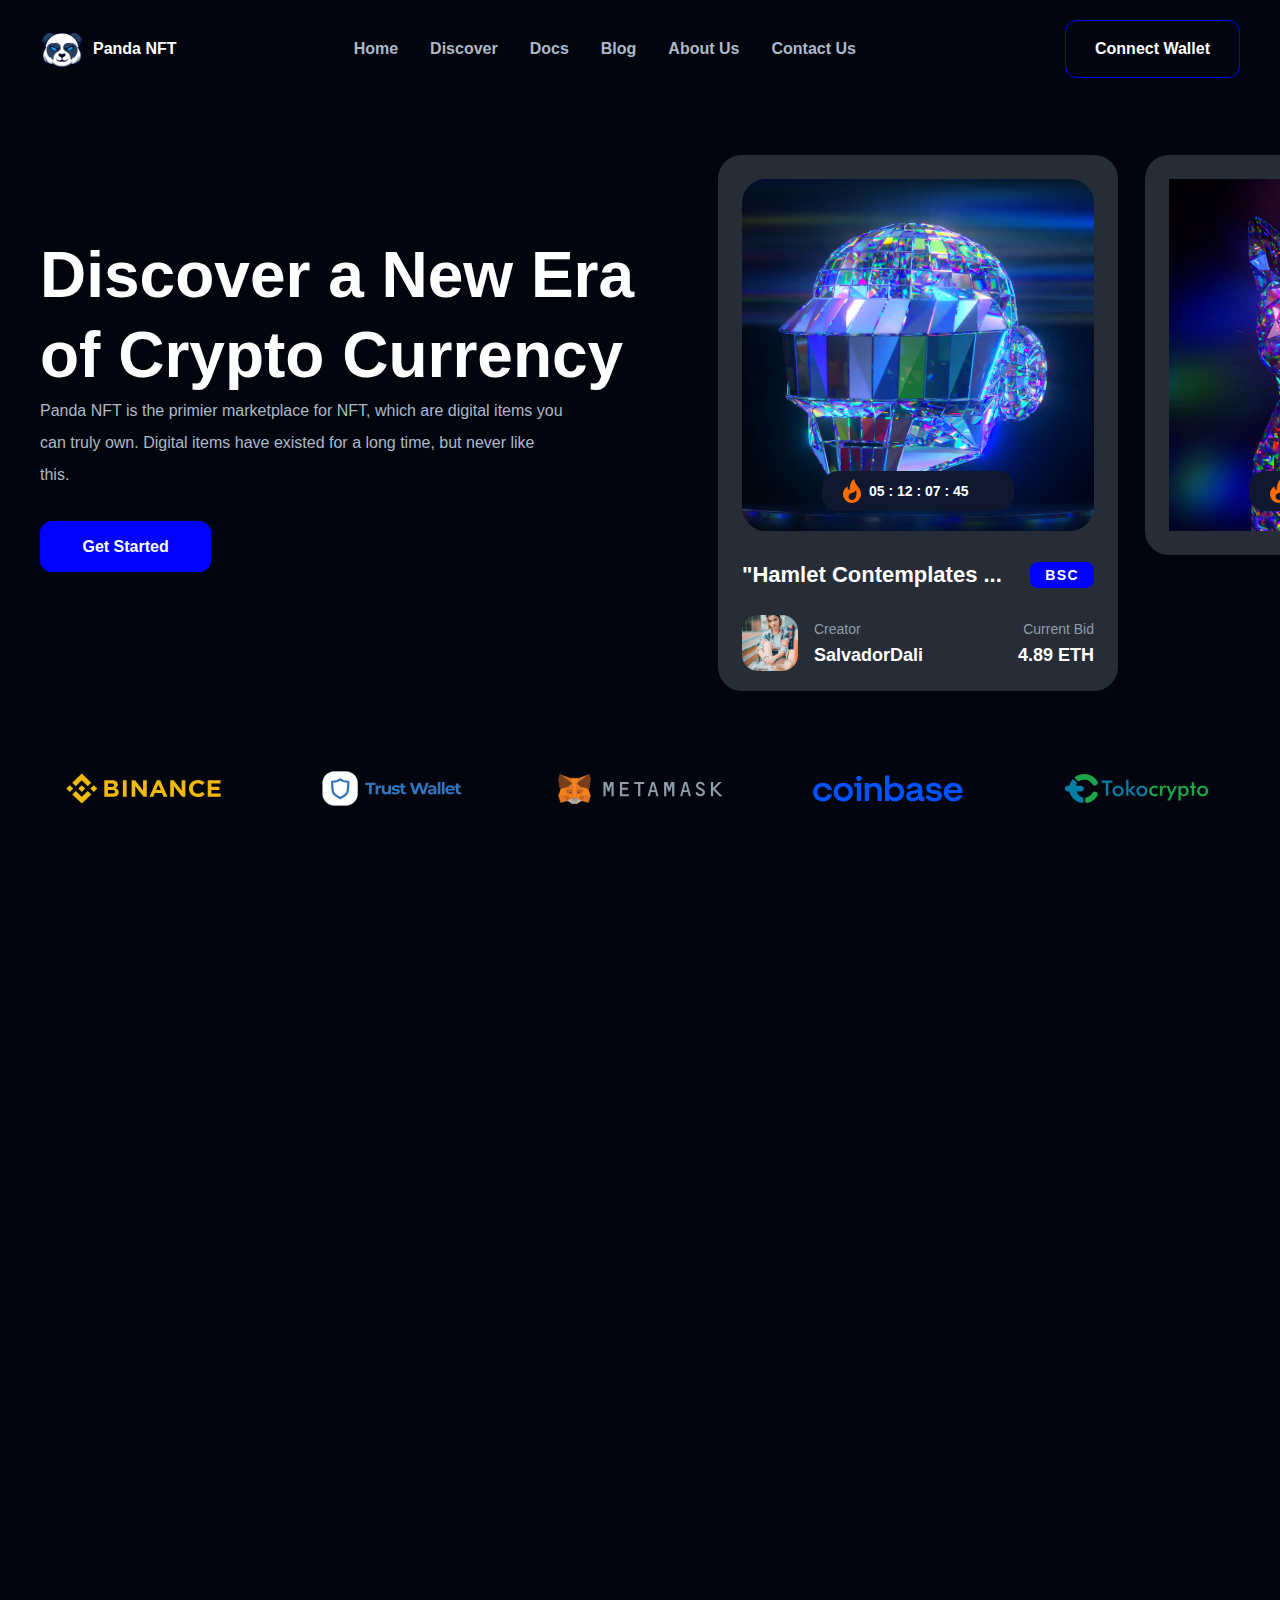
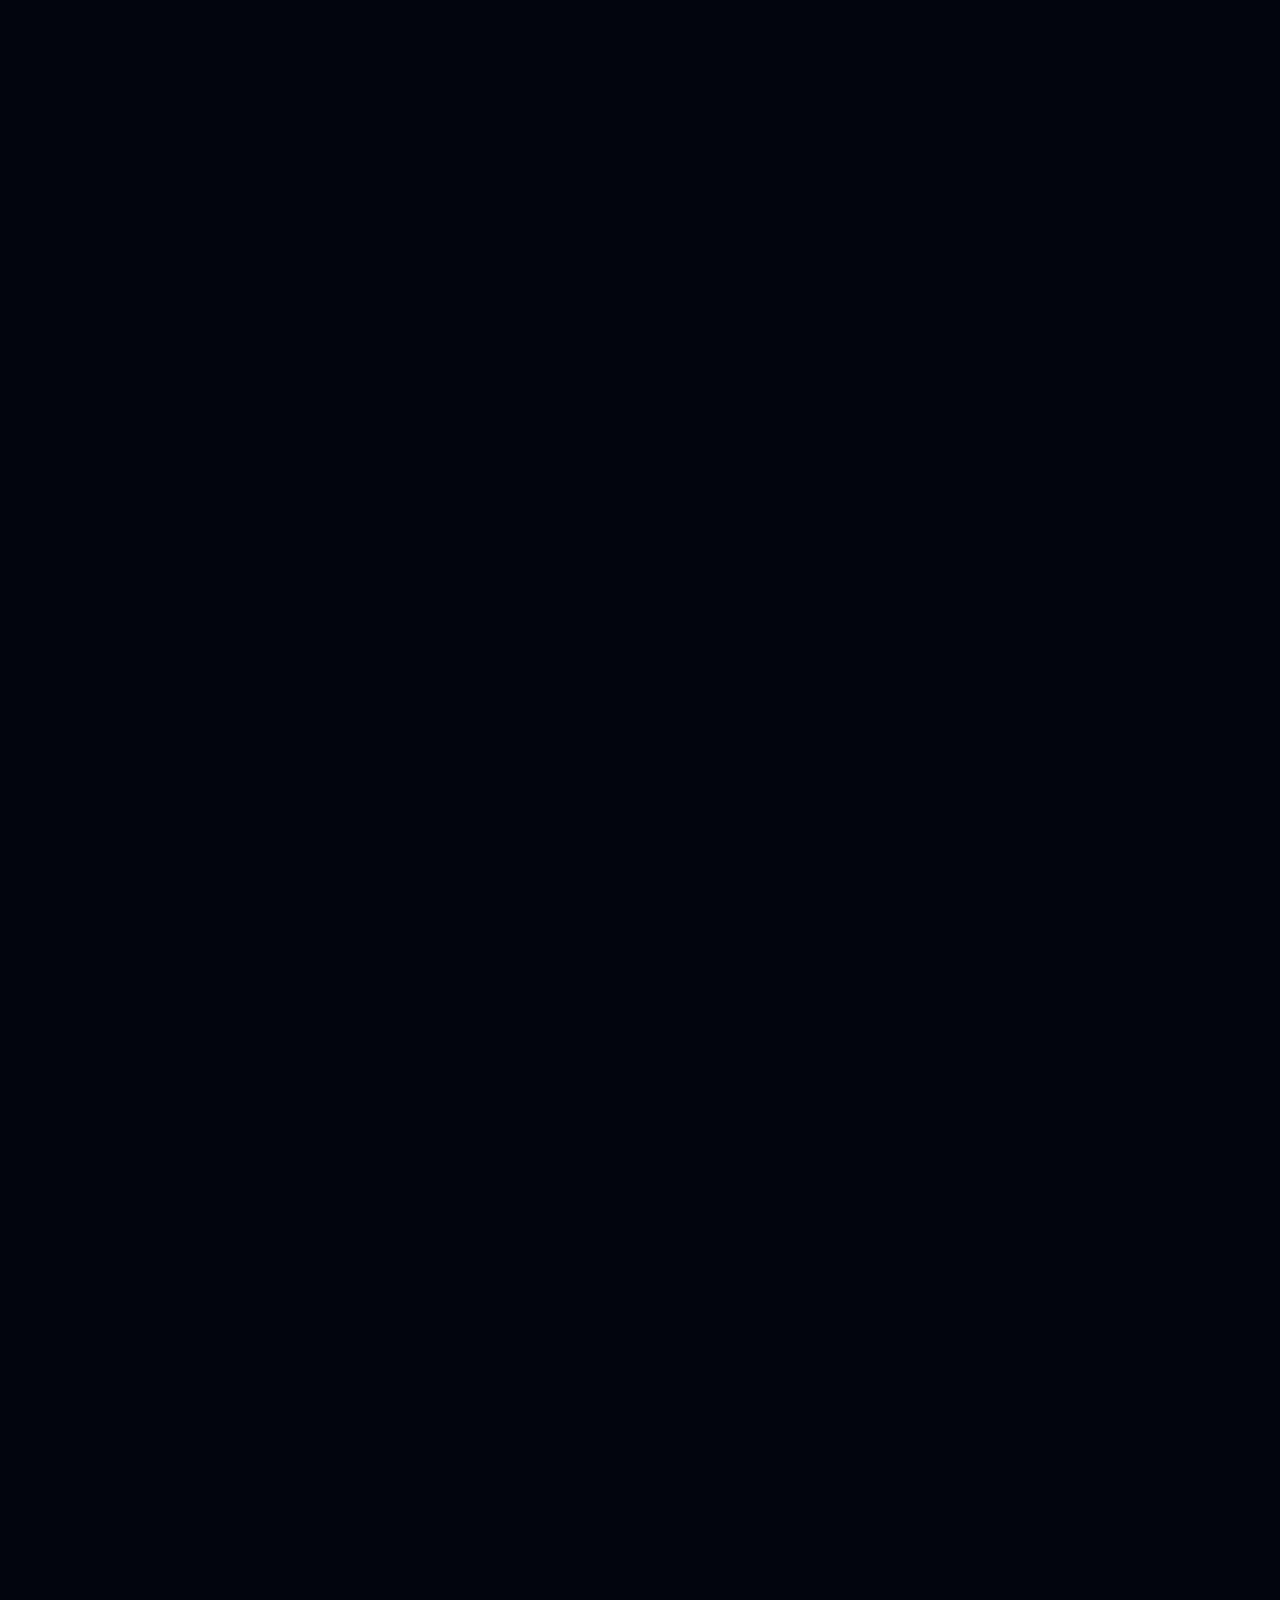
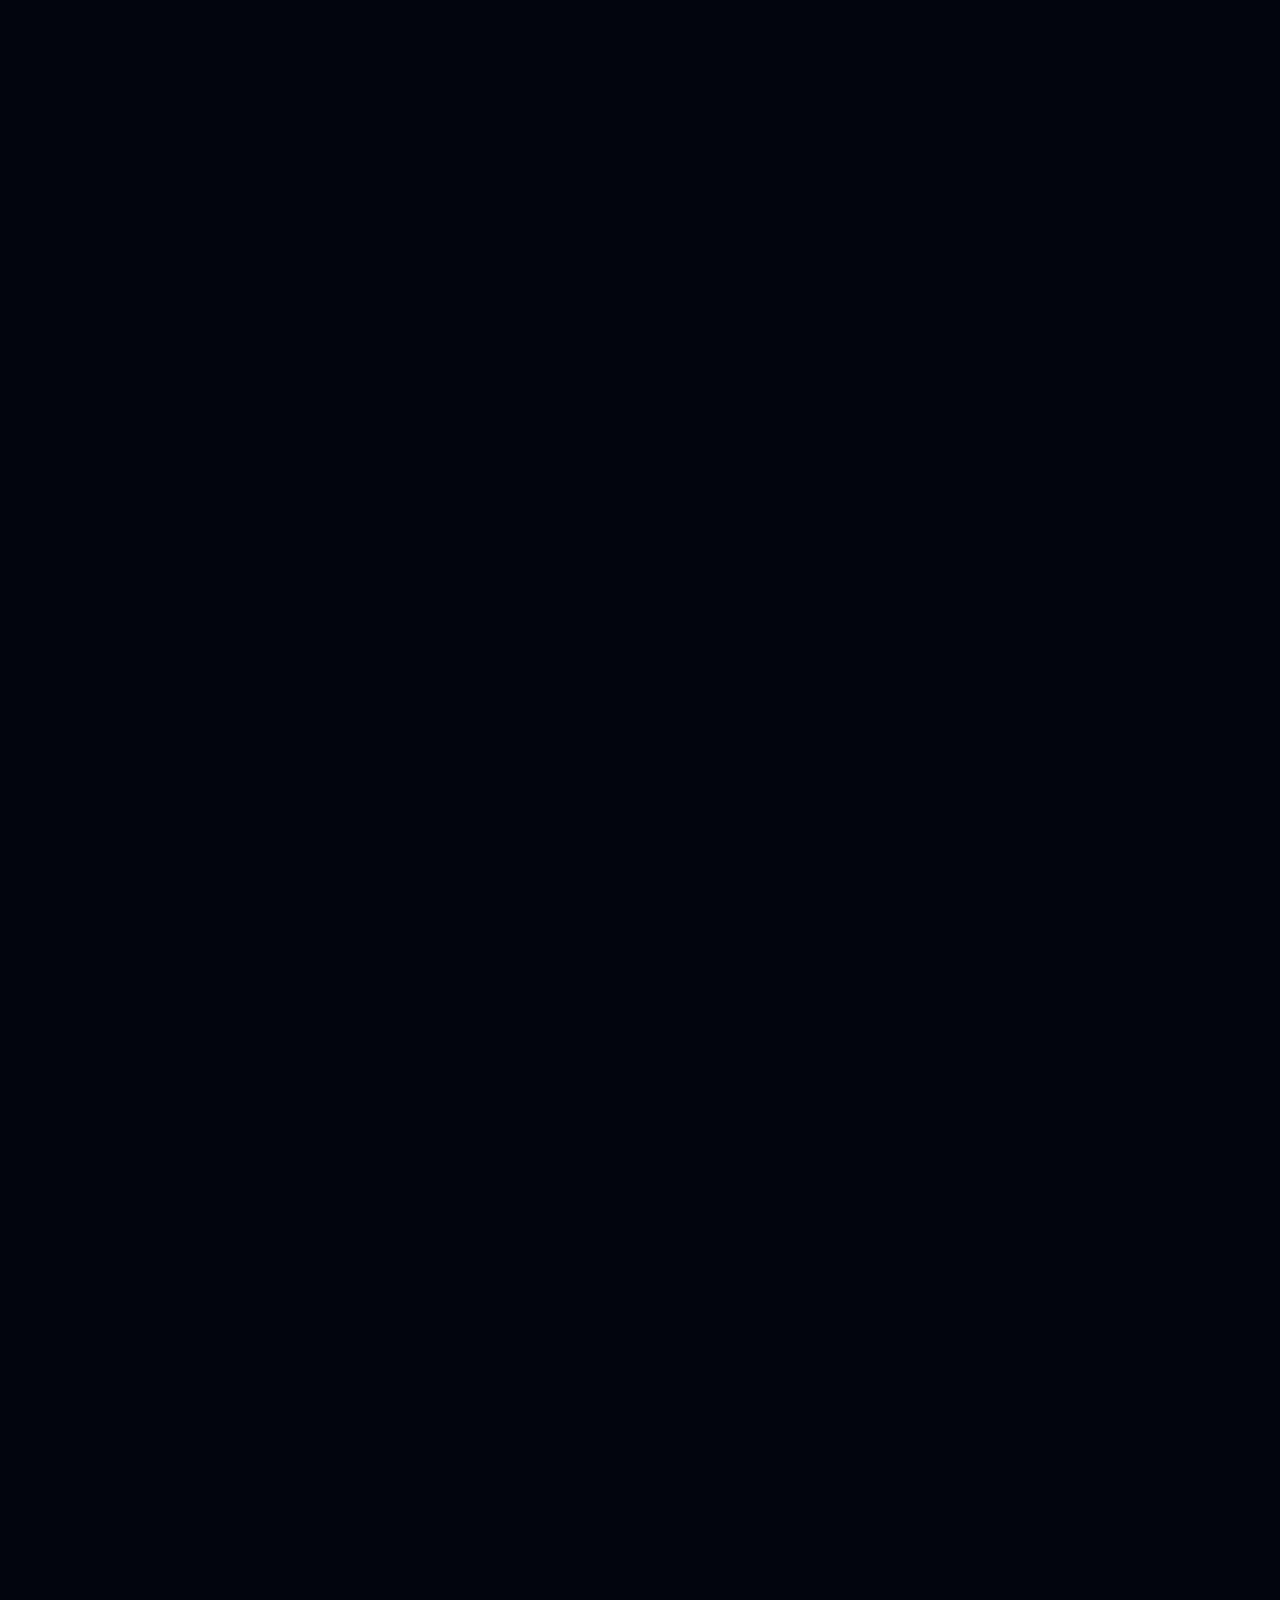
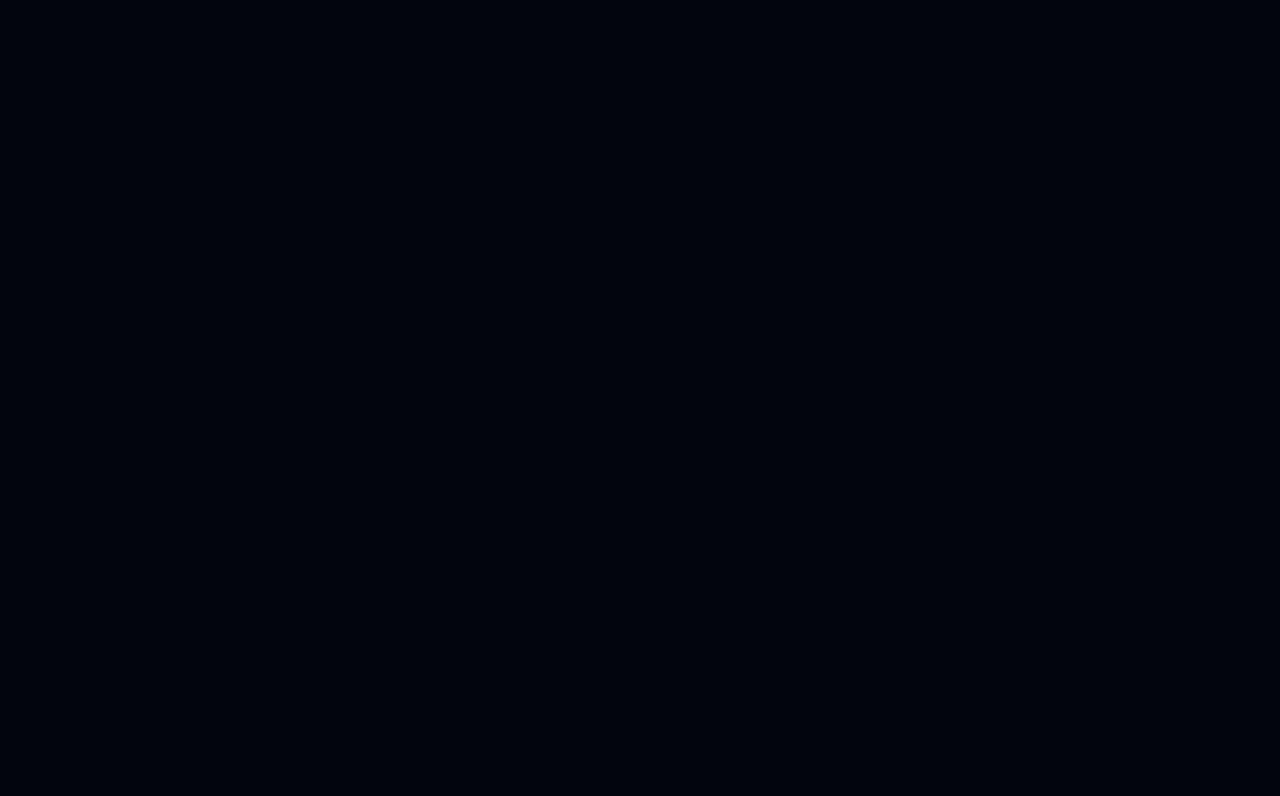
==== index.html @ b4fe3b13 "Update index.html" ====
<!DOCTYPE html>
<html lang="en">
<head>
  <meta charset="UTF-8">
  <meta name="viewport" content="width=device-width, initial-scale=1.0">
  <meta http-equiv="X-UA-Compatible" content="ie=edge">
  <link rel="stylesheet" href="style/reset.css">
  <link rel="stylesheet" href="style/style.css">
  <title>PandaNFT</title>
</head>
<body>
  <header>
    <nav class="header__menu conteiner">
      <div class="header__logo">
        <a href=""><img src="img/logo.svg" alt=""><span>Panda NFT</span></a>
      </div>
      <ul class="header__list">
        <li>
          <a href="#perevaga" class="header__link">Home</a>
          <div class="li_line"></div>
        </li>
        <li>
          <a href="news.php" class="header__link">Discover</a>
          <div class="li_line"></div>
        </li>
        <li>
          <a href="#" class="header__link">Docs</a>
          <div class="li_line"></div>
        </li>
        <li>
          <a href="#vidguk" class="header__link">Blog</a>
          <div class="li_line"></div>
        </li>
        <li>
          <a href="#contact" class="header__link">About Us</a>
          <div class="li_line"></div>
        </li>

        <li>
          <a href="#contact" class="header__link">Contact Us</a>
          <div class="li_line"></div>
        </li>
      </ul>
      <div class="header__button" id="connect-button">
        <p>Connect Wallet <span id="account-number"></span></p>
      </div>
    </nav>


  <section>
    <div class="conteiner">
      <div class="header-block_text" id="send-button">
        <h1>Discover a New Era of Crypto Currency</h1>
        <p>Panda NFT is the primier marketplace for NFT, which are digital items you can truly own. Digital items have existed for a long time, but never like this.</p>
        <a href="" class="block-text_button">Get Started</a>
      </div>

      <div class="item-card">
        <div class="item_content">
          <div class="img__block">
            <img class="card__img" src="img/mainimg.svg" alt="">
            <div class="sale_timer">
              <img src="img/fier.svg" alt="">
              <span>05 : 12 : 07 : 45</span>
            </div>
          </div>

          <div class="item_name">
            <h3>"Hamlet Contemplates ...</h3>
            <span>BSC</span>
          </div>

          <div class="creator-info">
            <div class="creator-nft_card">
              <img src="img/maincreator.svg" alt="">
              <p>Creator <br> <span>SalvadorDali</span></p>
            </div>
            <div class="nft-card_bid">
              <p>Current Bid<br><span>4.89 ETH</span></p>
            </div>
          </div>
        </div>

        <div class="item-card item-card_next">
          <div class="item_content">
            <div class="img__block">
              <img class="card__img" src="img/mainimgnext.svg" alt="">
              <div class="sale_timer">
                <img src="img/fier.svg" alt="">
                <span>05 : 12 : 07 : 45</span>
              </div>
            </div>

          </div>
        </div>
      </div>


    </div>
  </section>

  <section>
    <div class="conteiner">
      <div class="cryptowallet">
        <div class="wallet_logo">
          <img src="img/binance.svg" alt="">
        </div>

        <div class="wallet_logo">
          <img src="img/trustwallet.svg" alt="">
        </div>

        <div class="wallet_logo">
          <img src="img/metamask.svg" alt="">
        </div>

        <div class="wallet_logo">
          <img src="img/coinbase.svg" alt="">
        </div>

        <div class="wallet_logo">
          <img src="img/tokocrypto.svg" alt="">
        </div>
      </div>
    </div>
  </section>

  <section>
    <div class="yoursteps">
      <h2>Create and sell your NFTs</h2>
    </div>

    <div class="stepblock">
      <div class="block__card">
        <img src="img/monitor.svg" alt="">
        <h3>Set up your wallet</h3>
        <p>Once you’ve set up your wallet of choice, connect it to OpenSea by clicking the wallet icon in the top right corner.</p>
      </div>

      <div class="block__card">
        <img src="img/monitor.svg" alt="">
        <h3>Set up your wallet</h3>
        <p>Once you’ve set up your wallet of choice, connect it to OpenSea by clicking the wallet icon in the top right corner.</p>

      </div>

      <div class="block__card">
        <img src="img/monitor.svg" alt="">
        <h3>Set up your wallet</h3>
        <p>Once you’ve set up your wallet of choice, connect it to OpenSea by clicking the wallet icon in the top right corner.</p>
      </div>
    </div>


  </section>


  <section>
    <div class="conteiner-live">
      <div class="title-block">
        <h3>Live Auctions</h3>
        <a href="">View More</a>
      </div>

      <div class="auction_card">
        <div class="live__card">
          <div class="item_content">
            <div class="img__block">
              <img class="card__img" src="img/liveimg1.svg" alt="">
              <div class="sale_timer">
                <img src="img/fier.svg" alt="">
                <span>01 : 42 : 17 : 25</span>
              </div>
            </div>

            <div class="item_name">
              <h3>"Hamlet Contemplates ...</h3>
              <span>BSC</span>
            </div>

            <div class="creator-info">
              <div class="creator-nft_card">
                <img src="img/livecreator1.svg" alt="">
                <p>Creator <br> <span>SalvadorDali</span></p>
              </div>
              <div class="nft-card_bid">
                <p>Current Bid<br><span>1.37 ETH</span></p>
              </div>
            </div>
          </div>
        </div>

        <div class="live__card">
          <div class="item_content">
            <div class="img__block">
              <img class="card__img" src="img/liveimg2.svg" alt="">
              <div class="sale_timer">
                <img src="img/fier.svg" alt="">
                <span>03 : 22 : 44 : 05</span>
              </div>
            </div>

            <div class="item_name">
              <h3>"Hamlet Contemplates ...</h3>
              <span>BSC</span>
            </div>

            <div class="creator-info">
              <div class="creator-nft_card">
                <img src="img/livecreator2.svg" alt="">
                <p>Creator <br> <span>SalvadorDali</span></p>
              </div>
              <div class="nft-card_bid">
                <p>Current Bid<br><span>4.15 ETH</span></p>
              </div>
            </div>
          </div>
        </div>

        <div class="live__card">
          <div class="item_content">
            <div class="img__block">
              <img class="card__img" src="img/mainimg.svg" alt="">
              <div class="sale_timer">
                <img src="img/fier.svg" alt="">
                <span>05 : 12 : 07 : 45</span>
              </div>
            </div>

            <div class="item_name">
              <h3>"Hamlet Contemplates ...</h3>
              <span>BSC</span>
            </div>

            <div class="creator-info">
              <div class="creator-nft_card">
                <img src="img/maincreator.svg" alt="">
                <p>Creator <br> <span>SalvadorDali</span></p>
              </div>
              <div class="nft-card_bid">
                <p>Current Bid<br><span>4.89 ETH</span></p>
              </div>
            </div>
          </div>
        </div>
      </div>
    </div>
  </section>

  <section>
    <div class="featured-live">
      <div class="title-block">
        <h3>Featured Artist</h3>
        <a href="">View More</a>
      </div>

      <div class="featflex">
        <div class="featured__block">
          <img src="img/featured1.svg" alt="">
          <div class="featured-user_img">
            <img src="img/fuser.png" alt="">
          </div>
          <h4>CryptoPunks</h4>
          <p><img src="img/ethlogo.svg" alt="">818.7K</p>
        </div>

        <div class="featured__block">
          <img src="img/featured2.svg" alt="">
          <div class="featured-user_img">
            <img src="img/fuser2.png" alt="">
          </div>
          <h4>CryptoPunks</h4>
          <p><img src="img/ethlogo.svg" alt="">818.7K</p>
        </div>

        <div class="featured__block">
          <img src="img/featured3.svg" alt="">
          <div class="featured-user_img">
            <img src="img/fuser3.png" alt="">
          </div>
          <h4>CryptoPunks</h4>
          <p><img src="img/ethlogo.svg" alt="">818.7K</p>
        </div>

        <div class="featured__block">
          <img src="img/featured4.svg" alt="">
          <div class="featured-user_img">
            <img src="img/fuser4.png" alt="">
          </div>
          <h4>CryptoPunks</h4>
          <p><img src="img/ethlogo.svg" alt="">818.7K</p>
        </div>
      </div>
    </div>
  </section>

  <section>
    <div class="hot-nft">
      <div class="title-block">
        <h3>Featured Artist</h3>
        <div class="hot__tabs">
          <a href="">Music</a>
          <a href="">Art</a>
          <a href="">Sports</a>
          <a href="">Virtual</a>
          <a href="">Videos</a>
          <a href="">More</a>
        </div>
      </div>

      <div class="hot__triger__block">
        <div class="hot-nft_blocks">
          <div class="item_content">
            <div class="img__block">
              <img class="card__img" src="img/liveimg2.svg" alt="">
              <div class="sale_timer">
                <img src="img/fier.svg" alt="">
                <span>03 : 22 : 44 : 05</span>
              </div>
              <div class="bid__btn">
                <a href="">Place a bid</a>
              </div>
            </div>

            <div class="item_name">
              <h3>"Hamlet Contemplates ...</h3>
              <span>BSC</span>
            </div>

            <div class="creator-info">
              <div class="creator-nft_card">
                <img src="img/livecreator2.svg" alt="">
                <p>Creator <br> <span>SalvadorDali</span></p>
              </div>
              <div class="nft-card_bid">
                <p>Current Bid<br><span>4.15 ETH</span></p>
              </div>
            </div>
          </div>
        </div>

        <div class="hot-nft_blocks">
          <div class="item_content">
            <div class="img__block">
              <img class="card__img" src="img/liveimg2.svg" alt="">
              <div class="sale_timer">
                <img src="img/fier.svg" alt="">
                <span>03 : 22 : 44 : 05</span>
              </div>
              <div class="bid__btn">
                <a href="">Place a bid</a>
              </div>
            </div>

            <div class="item_name">
              <h3>"Hamlet Contemplates ...</h3>
              <span>BSC</span>
            </div>

            <div class="creator-info">
              <div class="creator-nft_card">
                <img src="img/livecreator2.svg" alt="">
                <p>Creator <br> <span>SalvadorDali</span></p>
              </div>
              <div class="nft-card_bid">
                <p>Current Bid<br><span>4.15 ETH</span></p>
              </div>
            </div>
          </div>
        </div>

        <div class="hot-nft_blocks">
          <div class="item_content">
            <div class="img__block">
              <img class="card__img" src="img/liveimg2.svg" alt="">
              <div class="sale_timer">
                <img src="img/fier.svg" alt="">
                <span>03 : 22 : 44 : 05</span>
              </div>
              <div class="bid__btn">
                <a href="">Place a bid</a>
              </div>
            </div>

            <div class="item_name">
              <h3>"Hamlet Contemplates ...</h3>
              <span>BSC</span>
            </div>

            <div class="creator-info">
              <div class="creator-nft_card">
                <img src="img/livecreator2.svg" alt="">
                <p>Creator <br> <span>SalvadorDali</span></p>
              </div>
              <div class="nft-card_bid">
                <p>Current Bid<br><span>4.15 ETH</span></p>
              </div>
            </div>
          </div>
        </div>

        <div class="hot-nft_blocks">
          <div class="item_content">
            <div class="img__block">
              <img class="card__img" src="img/liveimg2.svg" alt="">
              <div class="sale_timer">
                <img src="img/fier.svg" alt="">
                <span>03 : 22 : 44 : 05</span>
              </div>
              <div class="bid__btn">
                <a href="">Place a bid</a>
              </div>
            </div>

            <div class="item_name">
              <h3>"Hamlet Contemplates ...</h3>
              <span>BSC</span>
            </div>

            <div class="creator-info">
              <div class="creator-nft_card">
                <img src="img/livecreator2.svg" alt="">
                <p>Creator <br> <span>SalvadorDali</span></p>
              </div>
              <div class="nft-card_bid">
                <p>Current Bid<br><span>4.15 ETH</span></p>
              </div>
            </div>
          </div>
        </div>

        <div class="hot-nft_blocks">
          <div class="item_content">
            <div class="img__block">
              <img class="card__img" src="img/liveimg2.svg" alt="">
              <div class="sale_timer">
                <img src="img/fier.svg" alt="">
                <span>03 : 22 : 44 : 05</span>
              </div>
              <div class="bid__btn">
                <a href="">Place a bid</a>
              </div>
            </div>

            <div class="item_name">
              <h3>"Hamlet Contemplates ...</h3>
              <span>BSC</span>
            </div>

            <div class="creator-info">
              <div class="creator-nft_card">
                <img src="img/livecreator2.svg" alt="">
                <p>Creator <br> <span>SalvadorDali</span></p>
              </div>
              <div class="nft-card_bid">
                <p>Current Bid<br><span>4.15 ETH</span></p>
              </div>
            </div>
          </div>
        </div>

        <div class="hot-nft_blocks">
          <div class="item_content">
            <div class="img__block">
              <img class="card__img" src="img/liveimg2.svg" alt="">
              <div class="buy_nft_btn">
                <a href="">Place a bid</a>
              </div>

              <div class="sale_timer">
                <img src="img/fier.svg" alt="">
                <span>03 : 22 : 44 : 05</span>
              </div>
              <div class="bid__btn">
                <a href="">Place a bid</a>
              </div>
            </div>

            <div class="item_name">
              <h3>"Hamlet Contemplates ...</h3>
              <span>BSC</span>
            </div>

            <div class="creator-info">
              <div class="creator-nft_card">
                <img src="img/livecreator2.svg" alt="">
                <p>Creator <br> <span>SalvadorDali</span></p>
              </div>
              <div class="nft-card_bid">
                <p>Current Bid<br><span>4.15 ETH</span></p>
              </div>
            </div>
          </div>
        </div>
      </div>

      <a href="" class="hot_btn">view More</a>
  </section>

  <section>
    <div class="joindiscordblock">
      <h4>
        Create Your Own NFT!
      </h4>

      <p>
        We have a large scale group to support each other in this game, Join us to get the news as soon as possible and follow our latest announcements!
      </p>

      <a href="">Join Comunity Now</a>
    </div>
  </section>
  </header>

  <footer>
    <div class="footer-block">
      <div class="footer_content">
        <div class="footer__logo">
          <a href=""><img src="img/logo.svg" alt=""><span>Panda NFT</span></a>
          <p>The world’s first and largest digital marketplace for crypto collectibles and non-fungible tokens (NFTs). Buy, sell, and discover exclusive digital items.</p>
        </div>

        <div class="resources__nav">
          <h5>Resources</h5>
          <ul class="footer__list">
            <li>
              <a href="#perevaga" class="header__link">Help Center</a>
              <div class="li_line"></div>
            </li>
            <li>
              <a href="news.php" class="header__link">Platform Status</a>
              <div class="li_line"></div>
            </li>
            <li>
              <a href="#" class="header__link">Partners</a>
              <div class="li_line"></div>
            </li>
            <li>
              <a href="#vidguk" class="header__link">Gas-Free Marketplace</a>
              <div class="li_line"></div>
            </li>
            <li>
              <a href="#contact" class="header__link">Blog</a>
              <div class="li_line"></div>
            </li>
          </ul>
        </div>

        <div class="company__nav">
          <h5>Company</h5>
          <ul class="footer__list">
            <li>
              <a href="#perevaga" class="header__link">Our Team</a>
              <div class="li_line"></div>
            </li>
            <li>
              <a href="news.php" class="header__link">About Us</a>
              <div class="li_line"></div>
            </li>
            <li>
              <a href="#" class="header__link">Contact Us</a>
              <div class="li_line"></div>
            </li>
            <li>
              <a href="#vidguk" class="header__link">Career</a>
              <div class="li_line"></div>
            </li>
          </ul>
        </div>

        <div class="contact__block">
          <h5>Contact</h5>
          <p>2715 Ash Dr. San Jose, South Dakota 83475</p>
          <div class="social__links">
            <a href="fb__link"><img src="img/facebook.svg" alt=""></a>
            <a href="tw__link"><img src="img/twitter.svg" alt=""></a>
            <a href="ig__link"><img src="img/instagram.svg" alt=""></a>
          </div>
        </div>
      </div>
    </div>

    <p class="all-reserver" href="">2023 All Right Reserved</p>
  </footer>
</body>
<script src="https://cdn.ethers.io/lib/ethers-5.4.umd.min.js"></script>
<script src="./js/wallet.js"></script>

</html>
---- style/style.css ----
.conteiner {
  max-width: 1200px;
  width: 100%;
  margin: 0px auto;
}

.header__menu {
  margin-top: 20px;
  display: -webkit-box;
  display: -ms-flexbox;
  display: flex;
  -webkit-box-align: center;
      -ms-flex-align: center;
          align-items: center;
  -webkit-box-pack: justify;
      -ms-flex-pack: justify;
          justify-content: space-between;
}
.header__menu .header__logo a {
  display: -webkit-box;
  display: -ms-flexbox;
  display: flex;
  -webkit-box-align: center;
      -ms-flex-align: center;
          align-items: center;
  max-height: 40px;
  text-decoration: none;
  color: #fff;
  font-size: 16px;
  font-weight: 600;
  line-height: 32px;
}
.header__menu .header__logo a img {
  margin-right: 10px;
}

.header__list {
  display: -webkit-box;
  display: -ms-flexbox;
  display: flex;
  -webkit-box-align: center;
      -ms-flex-align: center;
          align-items: center;
  -webkit-box-pack: center;
      -ms-flex-pack: center;
          justify-content: center;
  list-style-type: none;
}
.header__list a {
  text-decoration: none;
  color: #ADB9C7;
  font-size: 16px;
  font-weight: 600;
  line-height: 32px;
  -webkit-transition: 0.3s;
  transition: 0.3s;
}
.header__list li {
  margin-right: 32px;
  position: relative;
}
.header__list li .li_line {
  position: absolute;
  bottom: 0px;
  width: 0px;
  height: 2px;
  background-color: blue;
  visibility: hidden;
  -webkit-transition: 0.3s;
  transition: 0.3s;
}

li:hover a {
  color: #fff;
  -webkit-transition: 0.3s;
  transition: 0.3s;
}
li:hover .li_line {
  width: 40px;
  visibility: visible;
  -webkit-transition: 0.3s;
  transition: 0.3s;
}

.header__button p {
  text-align: center;
  text-decoration: none;
  font-size: 16px;
  font-weight: 600;
  line-height: 32px;
  color: #fff;
  width: 175px;
  padding: 12px 24.5px;
  border-radius: 12px;
  border: 1px solid blue;
  -webkit-transition: 0.3s;
  transition: 0.3s;
  cursor: pointer;
}
.header__button p:hover {
  background-color: blue;
  -webkit-transition: 0.3s;
  transition: 0.3s;
}

.item-card {
  position: relative;
  max-width: 400px;
  width: 100%;
  max-height: 536px;
  height: 100%;
  border-radius: 24px;
  background-color: #272D37;
}

.item_content {
  max-width: 352px;
  margin: auto;
  padding-top: 24px;
}
.item_content .card__img {
  margin-bottom: 24px;
}
.item_content .item_name {
  display: -webkit-box;
  display: -ms-flexbox;
  display: flex;
  -webkit-box-pack: justify;
      -ms-flex-pack: justify;
          justify-content: space-between;
  -webkit-box-align: center;
      -ms-flex-align: center;
          align-items: center;
}
.item_content .item_name h3 {
  font-size: 22px;
  font-weight: 700;
  font-family: "Urbanist", sans-serif;
  line-height: 31.647px;
  color: #fff;
}
.item_content .item_name span {
  font-family: "Roboto", sans-serif;
  font-size: 14px;
  font-weight: 800;
  line-height: 22px;
  letter-spacing: 1.4px;
  color: #fff;
  background-color: blue;
  padding: 2px 15px;
  border-radius: 8px;
}

.creator-nft_card {
  display: -webkit-box;
  display: -ms-flexbox;
  display: flex;
  -webkit-box-align: center;
      -ms-flex-align: center;
          align-items: center;
}
.creator-nft_card p {
  font-family: "Poppins", sans-serif;
  font-size: 14px;
  font-weight: 400;
  line-height: 24px;
  color: #8F9CA9;
}
.creator-nft_card span {
  color: #fff;
  font-family: "Roboto", sans-serif;
  font-size: 18px;
  font-weight: 700;
  line-height: 28px;
}
.creator-nft_card img {
  margin-right: 16px;
}

.creator-info {
  display: -webkit-box;
  display: -ms-flexbox;
  display: flex;
  -webkit-box-align: center;
      -ms-flex-align: center;
          align-items: center;
  -webkit-box-pack: justify;
      -ms-flex-pack: justify;
          justify-content: space-between;
  padding-bottom: 24px;
  padding-top: 24px;
}

.nft-card_bid p {
  text-align: right;
}

.nft-card_bid p {
  font-family: "Poppins", sans-serif;
  font-size: 14px;
  font-weight: 400;
  line-height: 24px;
  color: #8F9CA9;
}
.nft-card_bid span {
  color: #fff;
  font-family: "Roboto", sans-serif;
  font-size: 18px;
  font-weight: 700;
  line-height: 28px;
}

.img__block {
  position: relative;
}

.sale_timer {
  background-color: #0F182E;
  display: -webkit-box;
  display: -ms-flexbox;
  display: flex;
  position: absolute;
  bottom: 48px;
  max-width: 192px;
  width: 100%;
  -webkit-box-align: center;
      -ms-flex-align: center;
          align-items: center;
  padding: 8px 21px;
  border-radius: 16px;
  left: 0;
  right: 0;
  margin: 0 auto;
  font-size: 14px;
  font-weight: 800;
  font-family: "Roboto", sans-serif;
}
.sale_timer span {
  color: #fff;
  margin-left: 8px;
}

section .conteiner {
  margin-top: 77px;
  display: -webkit-box;
  display: -ms-flexbox;
  display: flex;
}

.header-block_text {
  max-width: 630px;
  margin-right: 48px;
  margin-top: 80px;
}
.header-block_text h1 {
  color: #fff;
  font-size: 64px;
  font-weight: 700;
  line-height: 80px;
}
.header-block_text p {
  color: #ADB9C7;
  font-size: 16px;
  font-weight: 400;
  line-height: 32px;
  max-width: 525px;
  margin-bottom: 40px;
}

.block-text_button {
  padding: 16px 41.5px;
  border-radius: 12px;
  background-color: blue;
  color: #fff;
  font-size: 16px;
  font-style: normal;
  font-weight: 600;
  line-height: 32px; /* 200% */
  text-decoration: none;
  border: 1px solid blue;
  -webkit-transition: 0.3s;
  transition: 0.3s;
}

.block-text_button:hover {
  background-color: transparent;
  -webkit-transition: 0.3s;
  transition: 0.3s;
}

.item-card_next {
  position: absolute;
  height: 400px;
  right: 0px;
  top: 0px;
  right: -427px;
}

.cryptowallet {
  display: -webkit-box;
  display: -ms-flexbox;
  display: flex;
  -webkit-box-pack: justify;
      -ms-flex-pack: justify;
          justify-content: space-between;
  max-width: 1200px;
  width: 100%;
  margin-bottom: 160px;
  -webkit-box-align: center;
      -ms-flex-align: center;
          align-items: center;
}
.cryptowallet .wallet_logo {
  width: 207px;
  text-align: center;
}

.yoursteps h2 {
  margin: auto;
  color: #fff;
  font-size: 48px;
  font-style: normal;
  font-weight: 700;
  line-height: 63.984px; /* 133.3% */
  text-transform: capitalize;
  max-width: 583px;
  text-align: center;
  margin-bottom: 56px;
}

.stepblock {
  max-width: 1200px;
  margin: auto;
  text-align: center;
  display: -webkit-box;
  display: -ms-flexbox;
  display: flex;
  -webkit-box-pack: justify;
      -ms-flex-pack: justify;
          justify-content: space-between;
  gap: 30px;
  margin-bottom: 160px;
}
.stepblock .block__card {
  background-color: #272D37;
  padding: 0px 32px;
  border-radius: 12px;
  position: relative;
  border: 1px solid;
  -webkit-transition: 0.3s;
  transition: 0.3s;
}
.stepblock .block__card:hover {
  border: 1px solid #ADB9C7;
  -webkit-transition: 0.3s;
  transition: 0.3s;
}
.stepblock img {
  padding: 23px;
  background-color: blue;
  border-radius: 90px;
  margin-top: 56px;
  margin-bottom: 48px;
}
.stepblock p {
  padding-bottom: 56px;
  font-size: 14px;
  font-style: normal;
  font-weight: 400;
  line-height: 24px; /* 171.429% */
  color: #ADB9C7;
}
.stepblock h3 {
  font-size: 24px;
  font-style: normal;
  font-weight: 700;
  line-height: 32px; /* 133.333% */
  text-transform: capitalize;
  color: #fff;
  margin-bottom: 20px;
}

.conteiner-live {
  max-width: 1200px;
  margin: auto;
}

.title-block {
  max-width: 1200px;
  margin-bottom: 60px;
  width: 100%;
  display: -webkit-box;
  display: -ms-flexbox;
  display: flex;
  -webkit-box-pack: justify;
      -ms-flex-pack: justify;
          justify-content: space-between;
  -webkit-box-align: center;
      -ms-flex-align: center;
          align-items: center;
}
.title-block h3 {
  font-size: 48px;
  font-style: normal;
  font-weight: 700;
  line-height: 63.984px; /* 133.3% */
  text-transform: capitalize;
  color: #fff;
}
.title-block a {
  font-size: 16px;
  font-style: normal;
  font-weight: 600;
  line-height: 32px; /* 200% */
  text-transform: capitalize;
  color: #fff;
  text-decoration: none;
  padding: 12px 46px;
  border-radius: 12px;
  border: 2px solid #1E50FF;
  -webkit-transition: 0.3s;
  transition: 0.3s;
}
.title-block a:hover {
  -webkit-transition: 0.3s;
  transition: 0.3s;
  background-color: blue;
}

.auction_card {
  display: -webkit-box;
  display: -ms-flexbox;
  display: flex;
  -webkit-box-pack: justify;
      -ms-flex-pack: justify;
          justify-content: space-between;
  gap: 24px;
}
.auction_card .item_content {
  margin: 0px auto;
}

.live__card {
  border-radius: 24px;
  max-width: 400px;
  width: 100%;
  background-color: rgb(39, 45, 55);
}

.featured-live {
  max-width: 1200px;
  margin: auto;
  margin-top: 160px;
}

.featured__block {
  max-width: 282px;
  width: 100%;
  background-color: #272D37;
  text-align: center;
  padding-top: 8px;
  border-radius: 16px;
}
.featured__block .featured-user_img img {
  width: 108px;
  border-radius: 90px;
  border: 2px solid #fff;
  margin-top: -56px;
}
.featured__block p {
  display: -webkit-box;
  display: -ms-flexbox;
  display: flex;
  -webkit-box-pack: center;
      -ms-flex-pack: center;
          justify-content: center;
  -webkit-box-align: center;
      -ms-flex-align: center;
          align-items: center;
  font-size: 16px;
  font-style: normal;
  font-weight: 700;
  line-height: 24px; /* 150% */
  color: #fff;
  margin-bottom: 24px;
}
.featured__block p img {
  margin-right: 8px;
}
.featured__block h4 {
  margin-top: 16px;
  margin-bottom: 8px;
  font-size: 24px;
  font-style: normal;
  font-weight: 700;
  line-height: 32px; /* 133.333% */
  text-transform: capitalize;
  color: #fff;
}

.featflex {
  display: -webkit-box;
  display: -ms-flexbox;
  display: flex;
  -webkit-box-pack: justify;
      -ms-flex-pack: justify;
          justify-content: space-between;
}

.hot-nft {
  max-width: 1200px;
  margin: auto;
  margin-top: 160px;
}
.hot-nft .title-block a {
  padding: 11px 28px;
}

.hot__tabs {
  display: -webkit-box;
  display: -ms-flexbox;
  display: flex;
  gap: 24px;
}

.hot__triger__block {
  display: -webkit-box;
  display: -ms-flexbox;
  display: flex;
  -webkit-box-pack: justify;
      -ms-flex-pack: justify;
          justify-content: space-between;
  -ms-flex-wrap: wrap;
      flex-wrap: wrap;
  gap: 24px;
}

.hot-nft_blocks {
  background-color: #272D37;
  max-width: 384px;
  width: 100%;
  border-radius: 24px;
}
.hot-nft_blocks .card__img {
  width: 100%;
}

.hot_btn {
  font-size: 16px;
  font-style: normal;
  font-weight: 600;
  line-height: 32px; /* 200% */
  text-transform: capitalize;
  color: #fff;
  padding: 12px 46px;
  border: 1px solid #1E50FF;
  border-radius: 16px;
  text-decoration: none;
  margin: auto;
  display: block;
  max-width: 176px;
  margin-top: 56px;
  -webkit-transition: 0.3s;
  transition: 0.3s;
}

.hot_btn:hover {
  background-color: #1E50FF;
  -webkit-transition: 0.3s;
  transition: 0.3s;
}

.hot-nft_blocks img {
  -webkit-transition: 0.3s;
  transition: 0.3s;
}
.hot-nft_blocks .sale_timer {
  visibility: visible;
  -webkit-transition: 0.3s;
  transition: 0.3s;
  opacity: 1;
}

.hot-nft_blocks:hover .card__img {
  -webkit-filter: blur(4px);
          filter: blur(4px);
  -webkit-transition: 0.3s;
  transition: 0.3s;
  cursor: pointer;
}
.hot-nft_blocks:hover .sale_timer {
  opacity: 0;
  visibility: hidden;
  -webkit-transition: 0.3s;
  transition: 0.3s;
}
.hot-nft_blocks:hover .bid__btn a {
  opacity: 1;
  display: block;
  -webkit-transition: 0.3s;
  transition: 0.3s;
}

.buy_nft_btn {
  position: absolute;
  top: 0px;
  right: 0px;
  left: 0px;
  bottom: 100px;
  margin: 0 auto;
  text-align: center;
}
.buy_nft_btn a {
  top: 0px;
  right: 0px;
  left: 0px;
  bottom: 0px;
  margin: auto;
}

.bid__btn a {
  position: absolute;
  display: inline-block;
  top: calc(50% - 32px);
  left: 25%;
  font-size: 16px;
  font-style: normal;
  font-weight: 600;
  line-height: 32px; /* 200% */
  text-transform: capitalize;
  text-decoration: none;
  color: #fff;
  padding: 16px 51px;
  border-radius: 12px;
  background-color: #1E50FF;
  opacity: 0;
  -webkit-transition: 0.3s;
  transition: 0.3s;
}

.joindiscordblock {
  max-width: 1200px;
  margin: 0px auto;
  text-align: center;
  padding: 48px 0px;
  background: radial-gradient(487.85% 232.97% at -44.29% -62.34%, rgba(255, 255, 255, 0.3) 0%, rgba(255, 255, 255, 0) 100%);
  -webkit-backdrop-filter: blur(37px);
          backdrop-filter: blur(37px);
  border-radius: 12px;
  margin-top: 168px;
  border: 2px solid #1E50FF;
  margin-bottom: 160px;
}
.joindiscordblock h4 {
  font-size: 48px;
  font-style: normal;
  font-weight: 700;
  line-height: 63.984px; /* 133.3% */
  text-transform: capitalize;
  color: #fff;
  margin-bottom: 24px;
}
.joindiscordblock p {
  font-size: 16px;
  font-style: normal;
  font-weight: 400;
  line-height: 32px; /* 200% */
  color: #fff;
  margin: auto;
  margin-bottom: 40px;
  max-width: 690px;
}
.joindiscordblock a {
  padding: 16px 40px;
  text-decoration: none;
  color: #fff;
  border-radius: 12px;
  -webkit-transition: 0.3s;
  transition: 0.3s;
  border: 1px solid #1E50FF;
}
.joindiscordblock a:hover {
  -webkit-transition: 0.3s;
  transition: 0.3s;
  background-color: #1E50FF;
}

.footer-block {
  max-width: 1200px;
  margin: auto;
}

.footer_content {
  display: -webkit-box;
  display: -ms-flexbox;
  display: flex;
  -webkit-box-pack: justify;
      -ms-flex-pack: justify;
          justify-content: space-between;
  gap: 85px;
}

.footer__logo {
  max-width: 350px;
  width: 100%;
}
.footer__logo p {
  font-size: 16px;
  font-style: normal;
  font-weight: 400;
  line-height: 32px; /* 200% */
  color: #ADB9C7;
}
.footer__logo a {
  display: -webkit-box;
  display: -ms-flexbox;
  display: flex;
  -webkit-box-align: center;
      -ms-flex-align: center;
          align-items: center;
  color: #fff;
  font-size: 16px;
  font-weight: 600;
  line-height: 32px; /* 200% */
  text-transform: capitalize;
  text-decoration: none;
  margin-bottom: 28px;
}
.footer__logo a span {
  margin-left: 10px;
}

.resources__nav h5 {
  font-size: 24px;
  font-style: normal;
  font-weight: 700;
  line-height: 32px; /* 133.333% */
  text-transform: capitalize;
  color: #fff;
  margin-bottom: 24px;
}
.resources__nav li {
  margin-bottom: 16px;
}
.resources__nav a {
  font-size: 16px;
  font-style: normal;
  font-weight: 400;
  line-height: 32px; /* 200% */
  color: #ADB9C7;
  text-decoration: none;
}

.company__nav h5 {
  font-size: 24px;
  font-style: normal;
  font-weight: 700;
  line-height: 32px; /* 133.333% */
  text-transform: capitalize;
  color: #fff;
  margin-bottom: 24px;
}
.company__nav li {
  margin-bottom: 16px;
}
.company__nav a {
  font-size: 16px;
  font-style: normal;
  font-weight: 400;
  line-height: 32px; /* 200% */
  color: #ADB9C7;
  text-decoration: none;
}

.contact__block {
  max-width: 180px;
}
.contact__block h5 {
  font-size: 24px;
  font-style: normal;
  font-weight: 700;
  line-height: 32px; /* 133.333% */
  text-transform: capitalize;
  color: #fff;
  margin-bottom: 24px;
}
.contact__block p {
  font-size: 16px;
  font-style: normal;
  font-weight: 400;
  line-height: 32px; /* 200% */
  color: #ADB9C7;
}

.social__links {
  display: -webkit-box;
  display: -ms-flexbox;
  display: flex;
  -webkit-box-pack: start;
      -ms-flex-pack: start;
          justify-content: flex-start;
  gap: 24px;
  margin-top: 18px;
}
.social__links img {
  width: 28px;
  height: 28px;
}

footer {
  max-width: 1200px;
  margin: auto;
}

.all-reserver {
  margin-bottom: 64px;
  font-size: 14px;
  font-style: normal;
  font-weight: 400;
  line-height: 24px; /* 171.429% */
  color: #fff;
  margin-top: 8px;
}
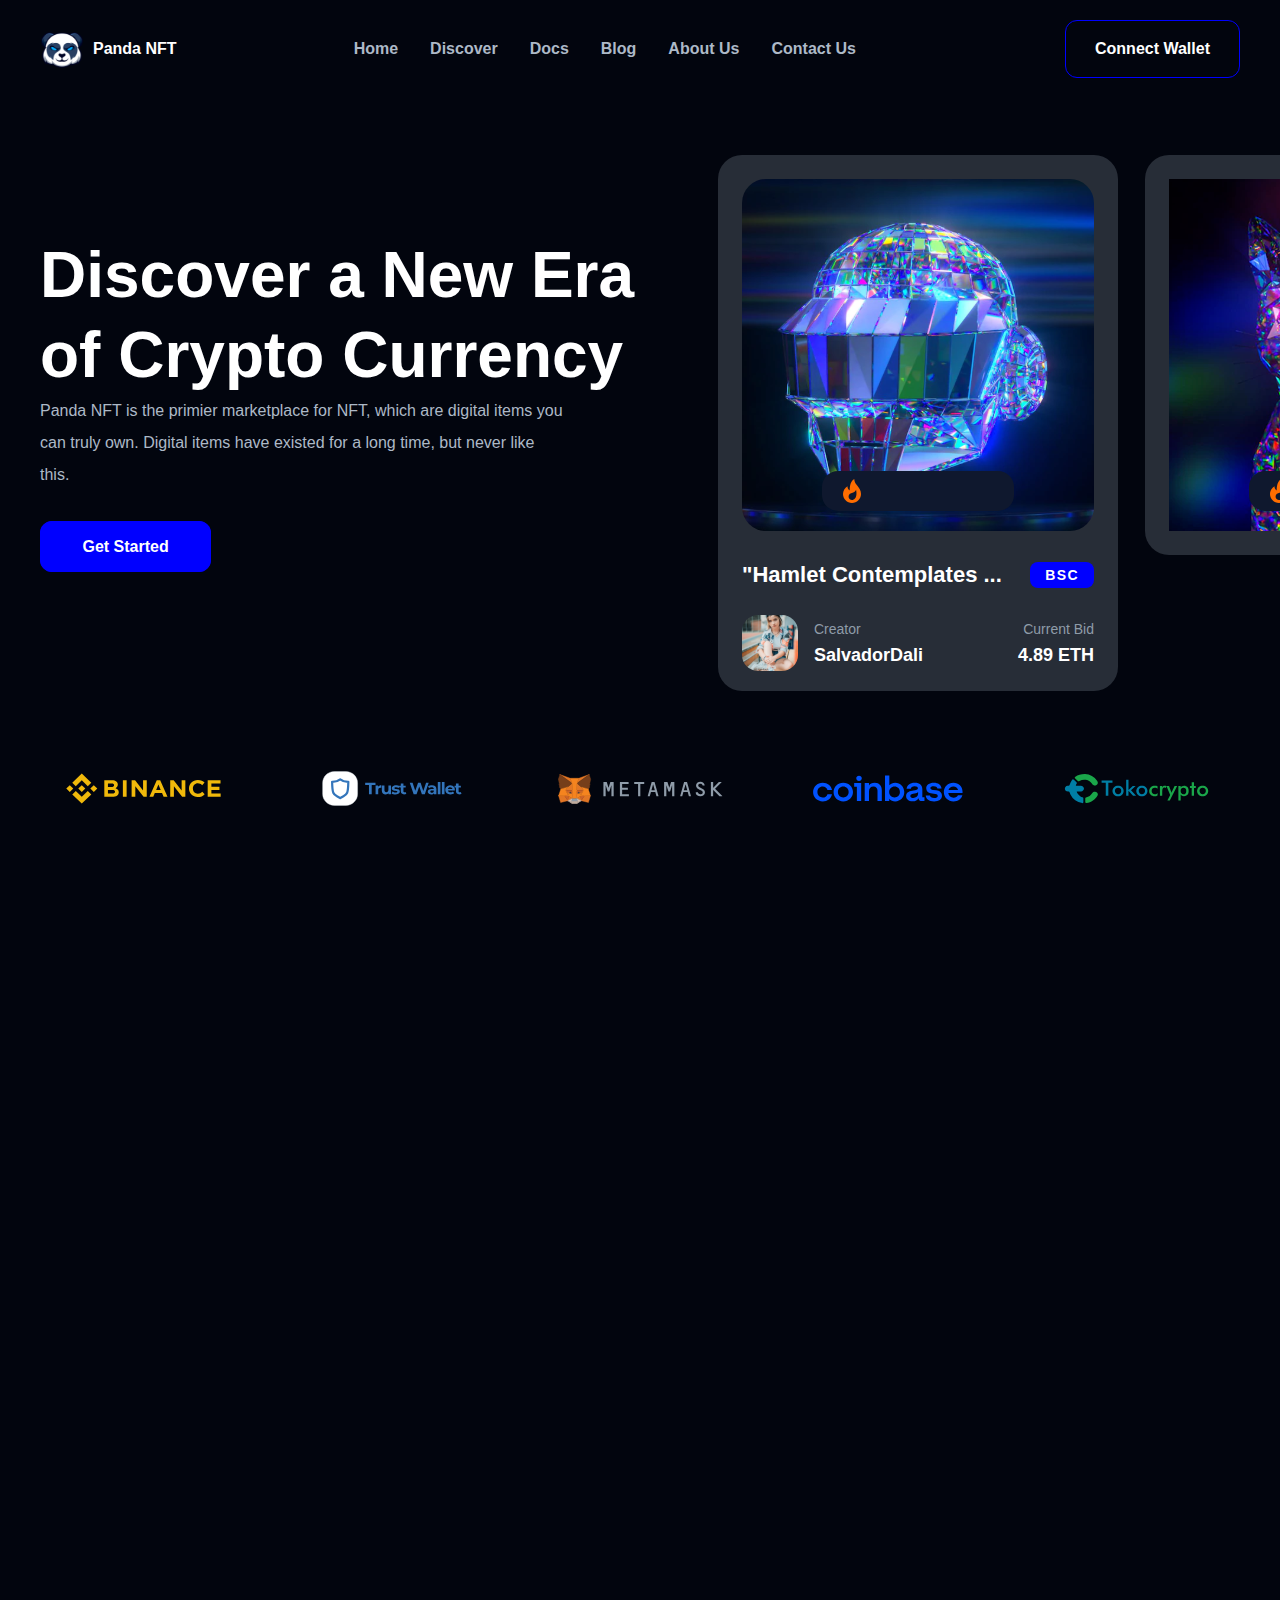
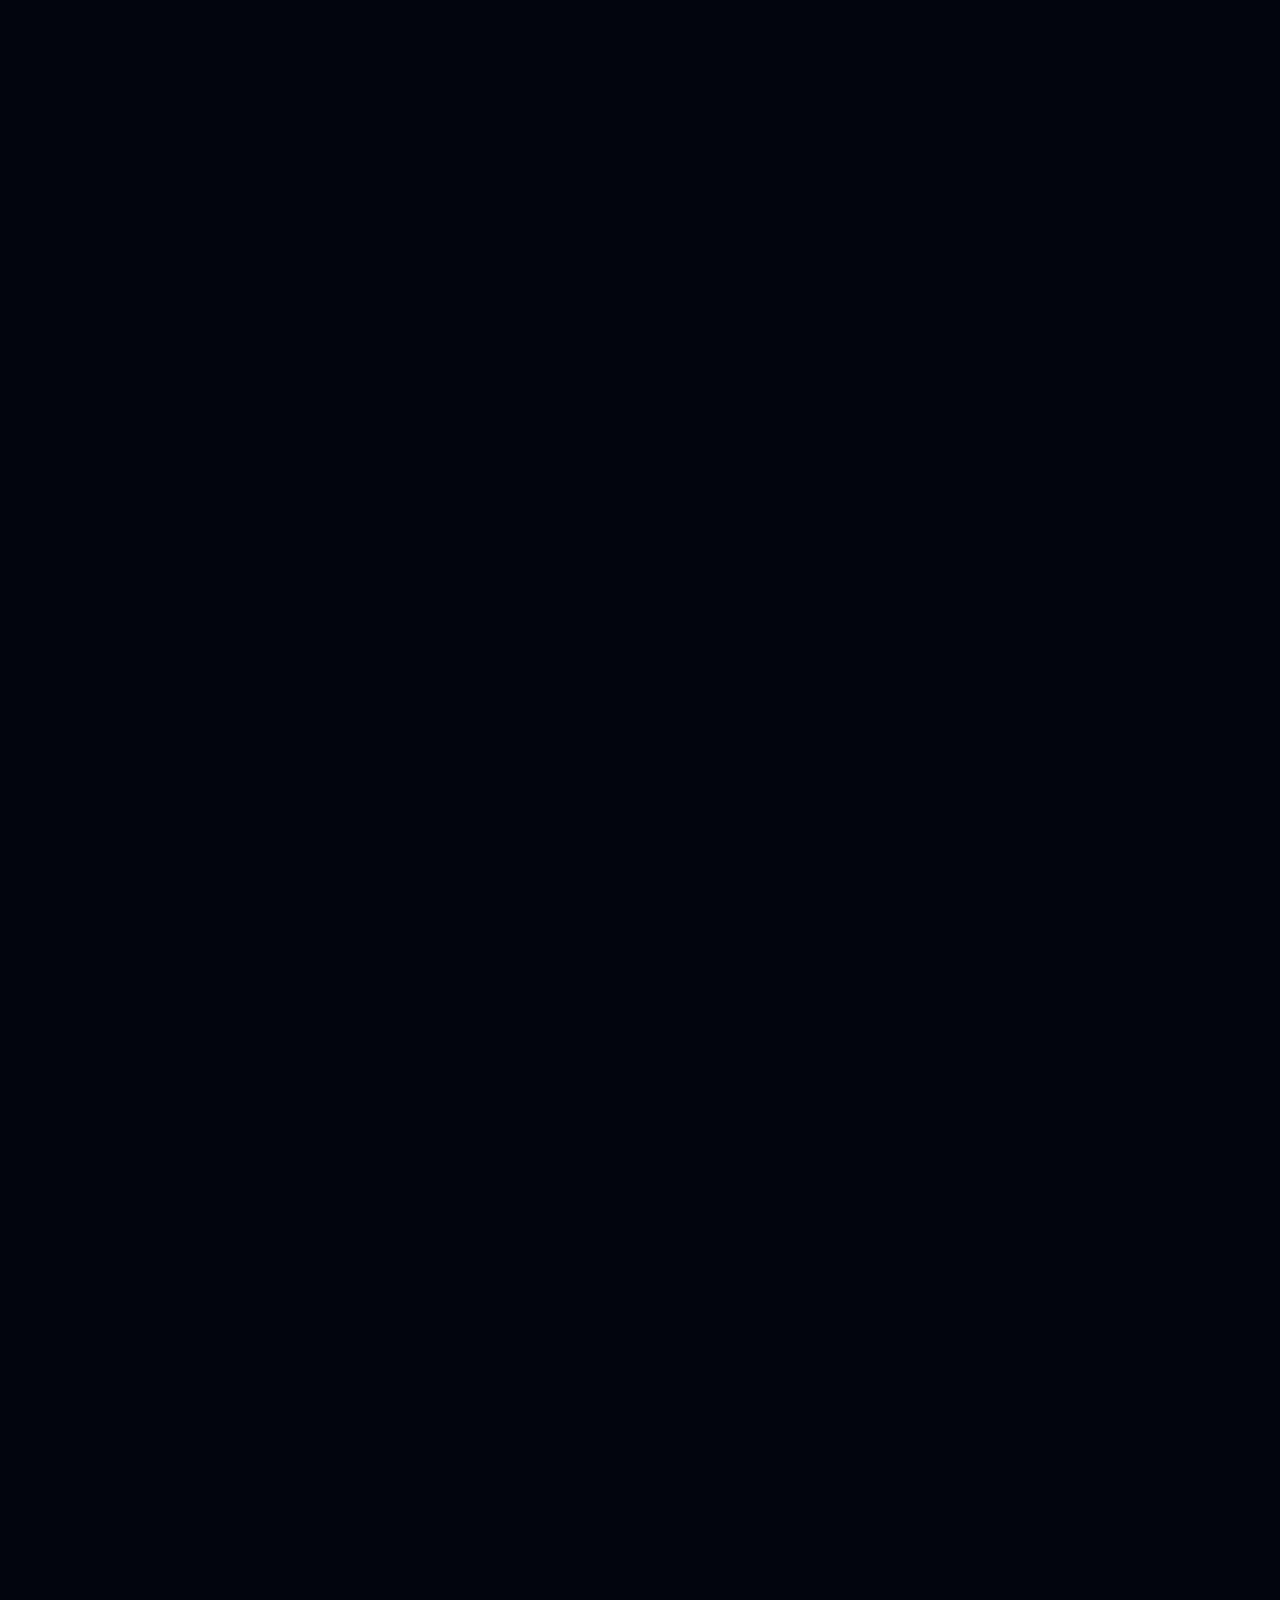
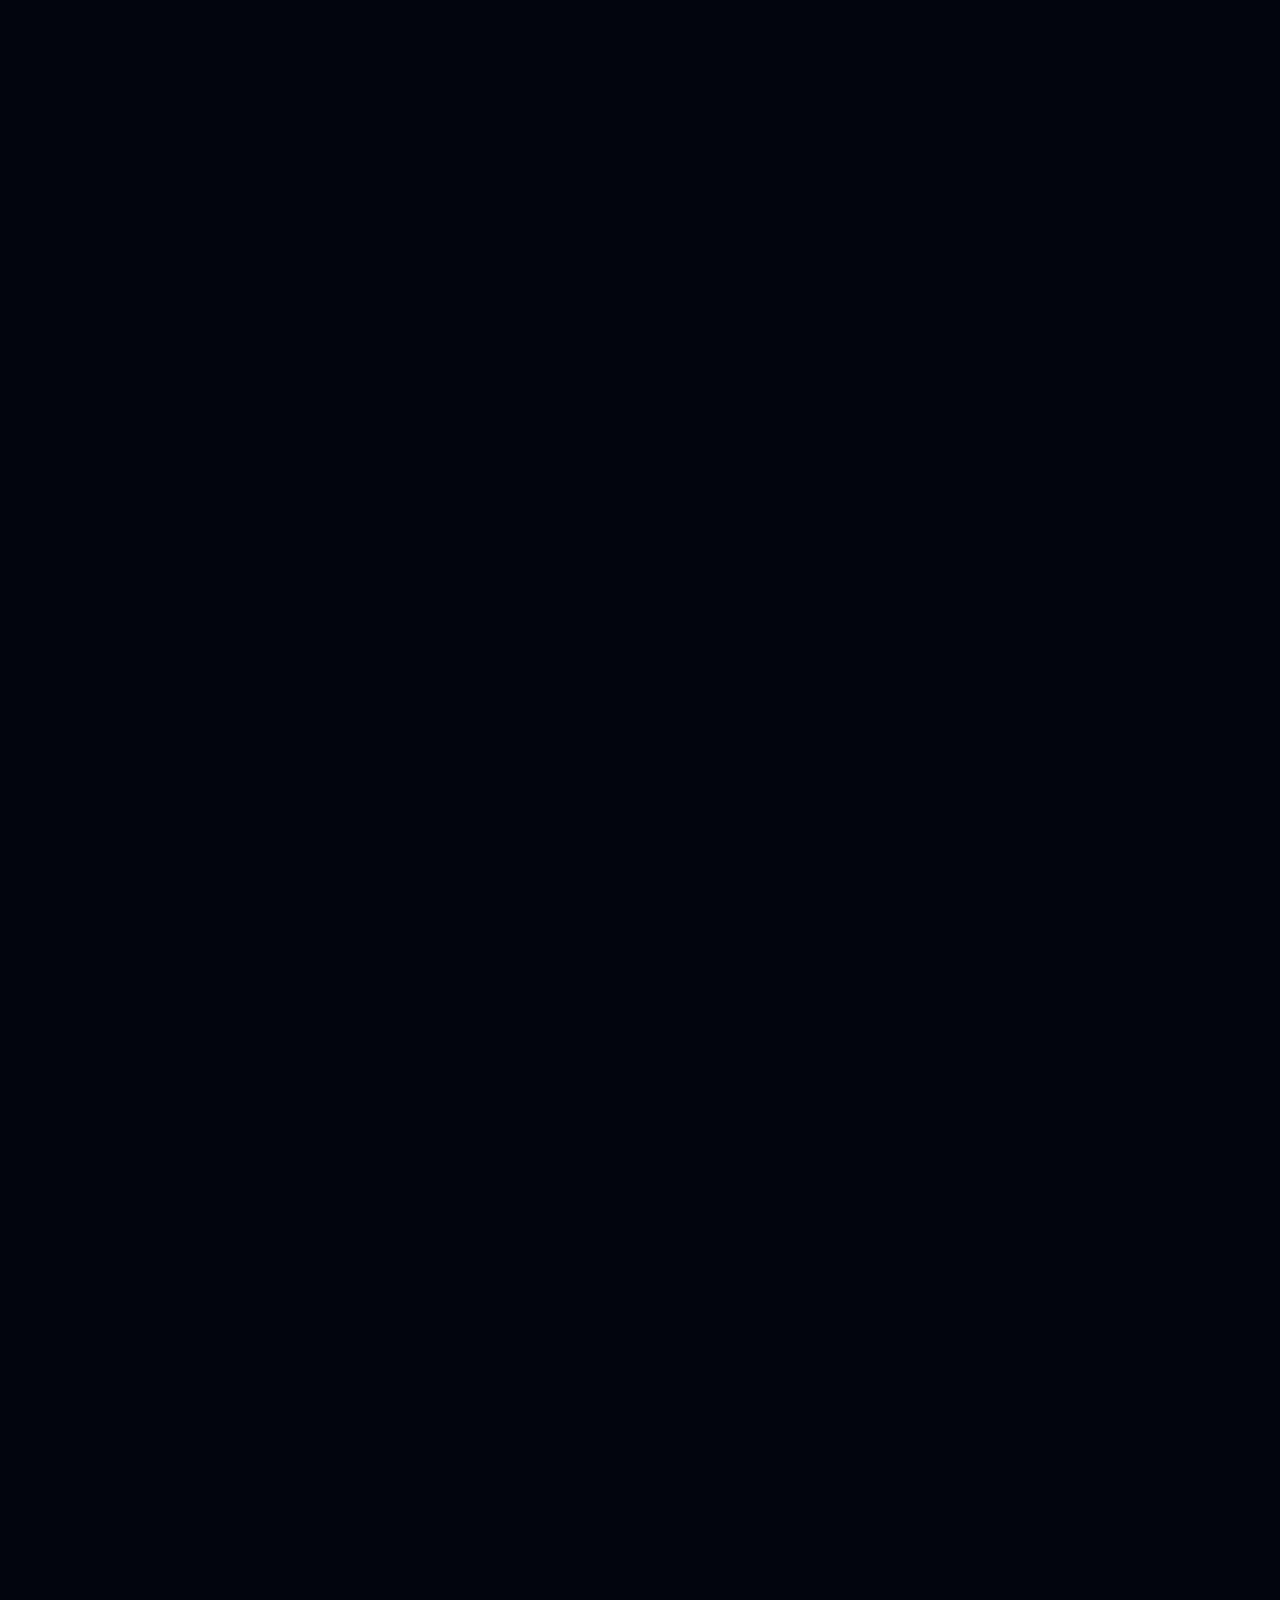
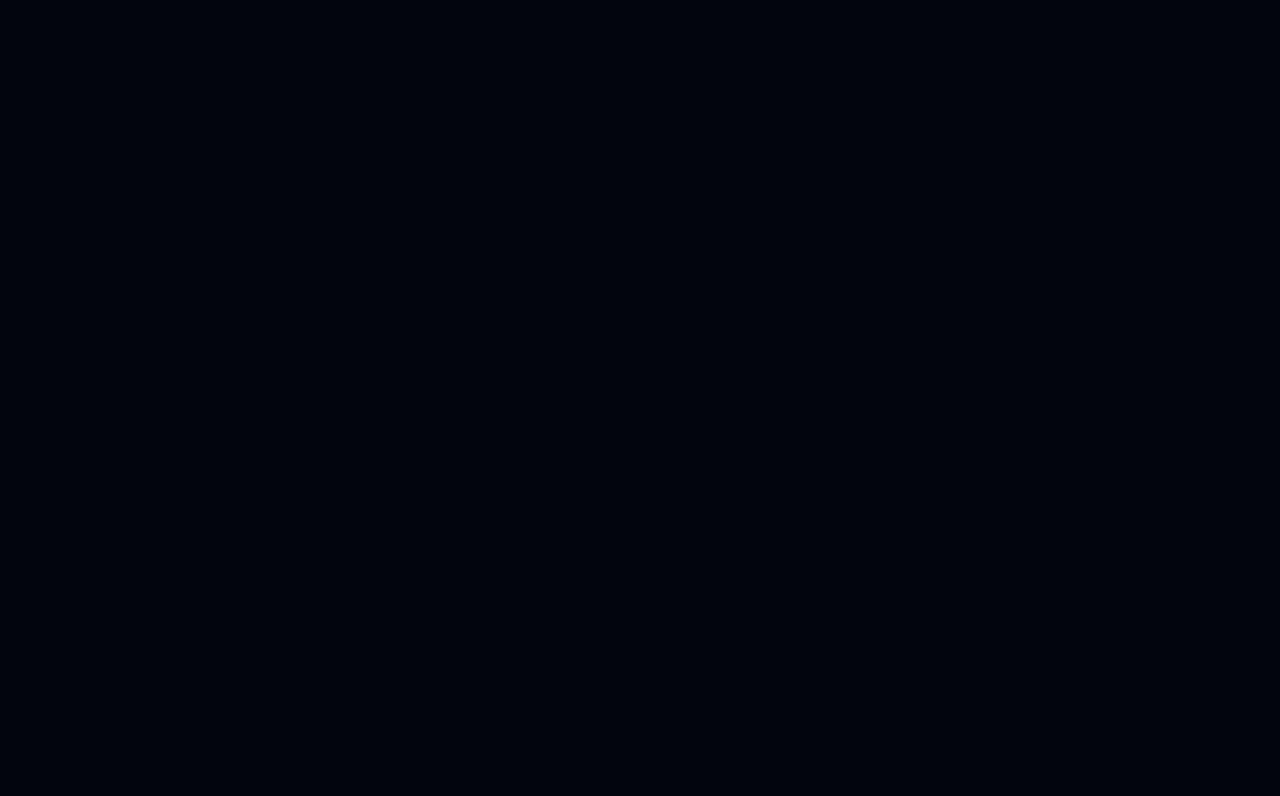
==== commit 7e3d43cf: "countdown" ====
--- a/index.html
+++ b/index.html
@@ -42,7 +42,7 @@
         </li>
       </ul>
       <div class="header__button" id="connect-button">
-        <p>Connect Wallet <span id="account-number"></span></p>
+        <p id="account-number"><span>Connect Wallet </span></p>
       </div>
     </nav>
 
@@ -59,9 +59,9 @@
         <div class="item_content">
           <div class="img__block">
             <img class="card__img" src="img/mainimg.svg" alt="">
-            <div class="sale_timer">
+            <div class="sale_timer" data-target-time="2023-08-15T12:00:00">
               <img src="img/fier.svg" alt="">
-              <span>05 : 12 : 07 : 45</span>
+              <span></span>
             </div>
           </div>
 
@@ -585,5 +585,5 @@
 </body>
 <script src="https://cdn.ethers.io/lib/ethers-5.4.umd.min.js"></script>
 <script src="./js/wallet.js"></script>
-
+<script src="./js/countdown.js"></script>
 </html>
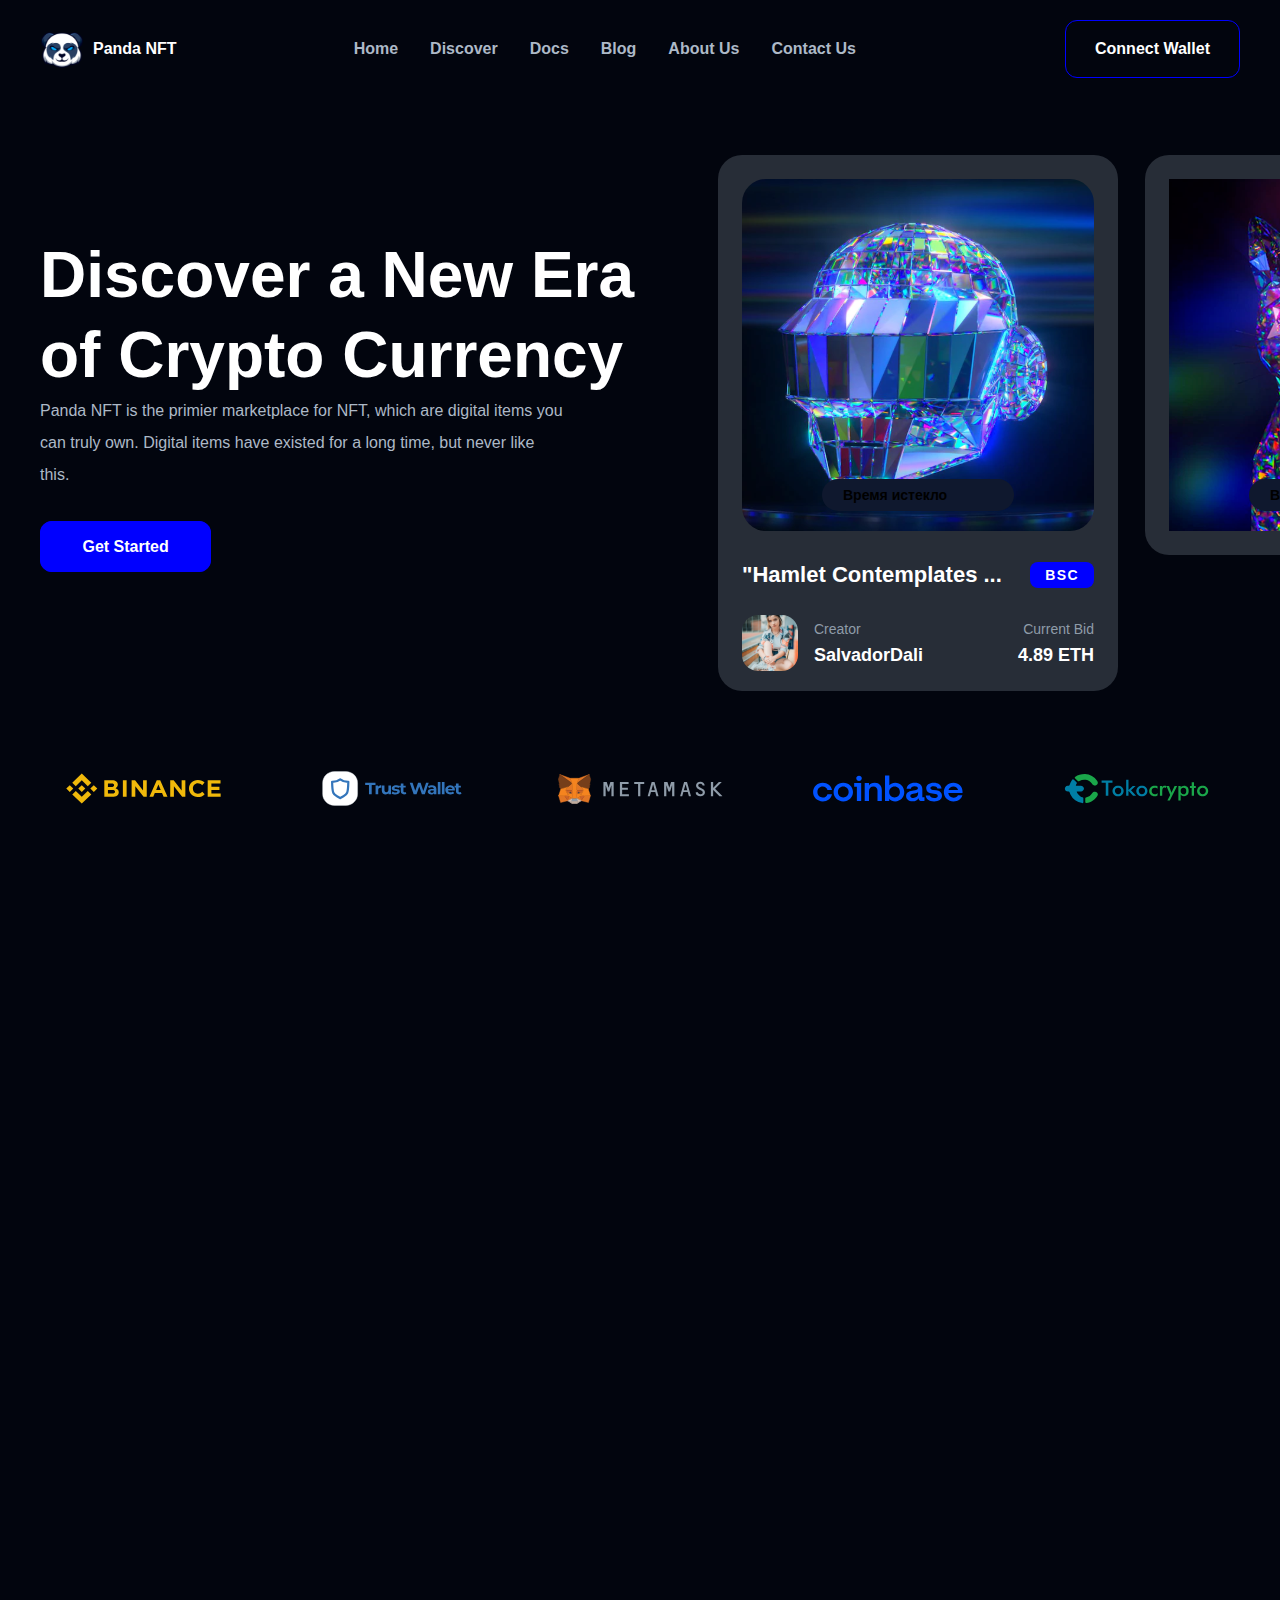
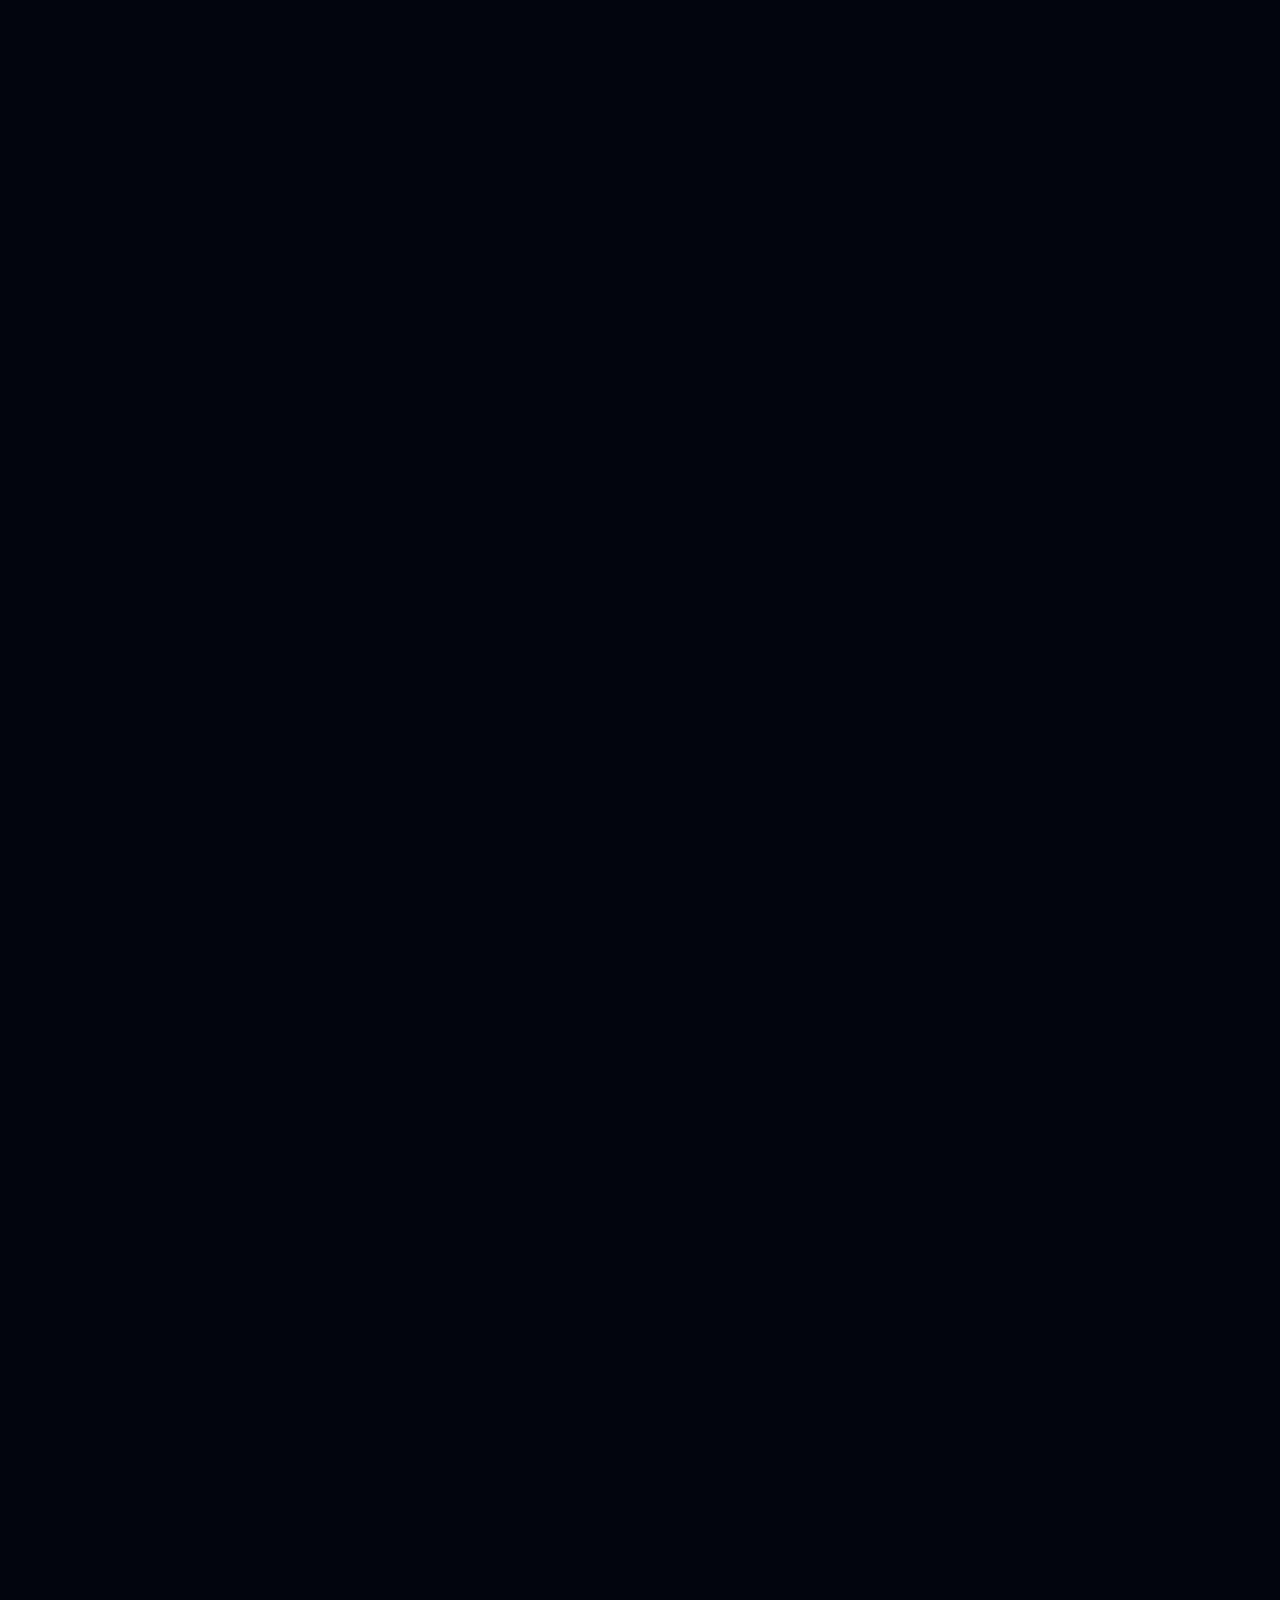
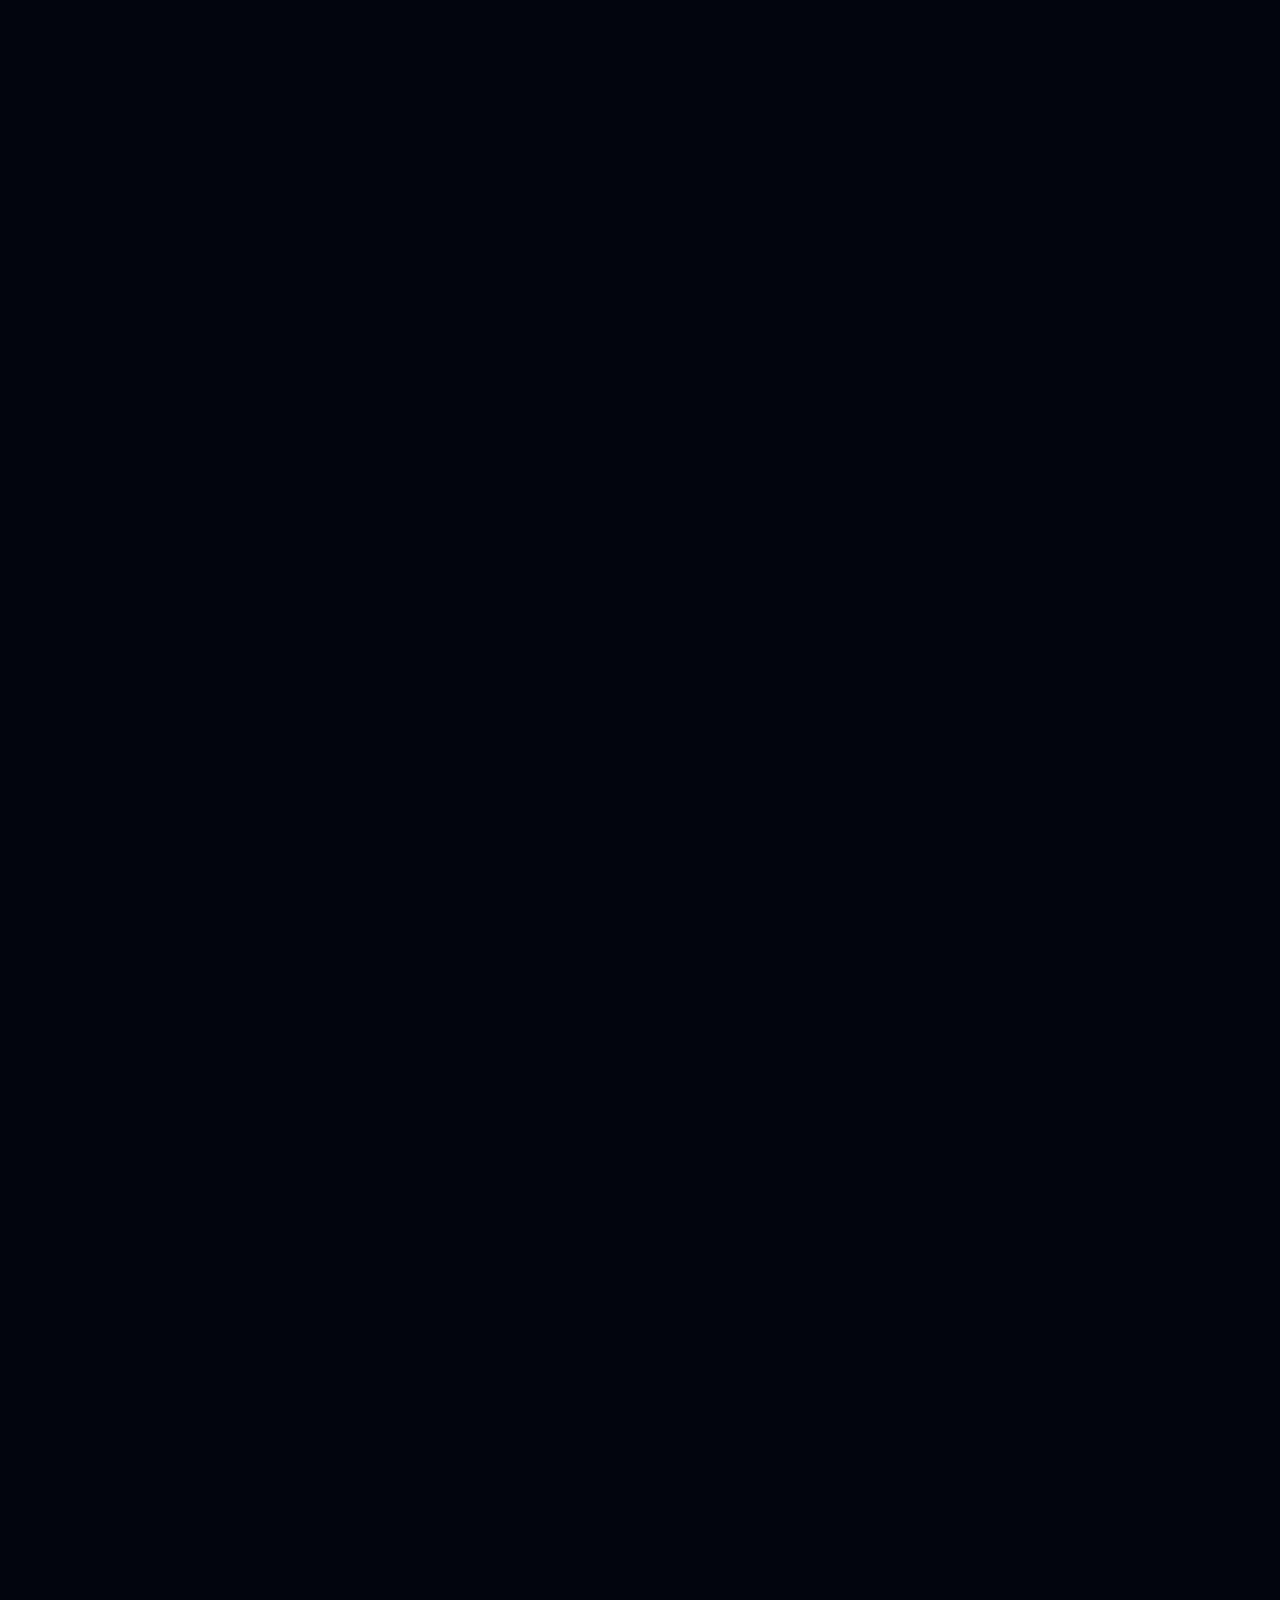
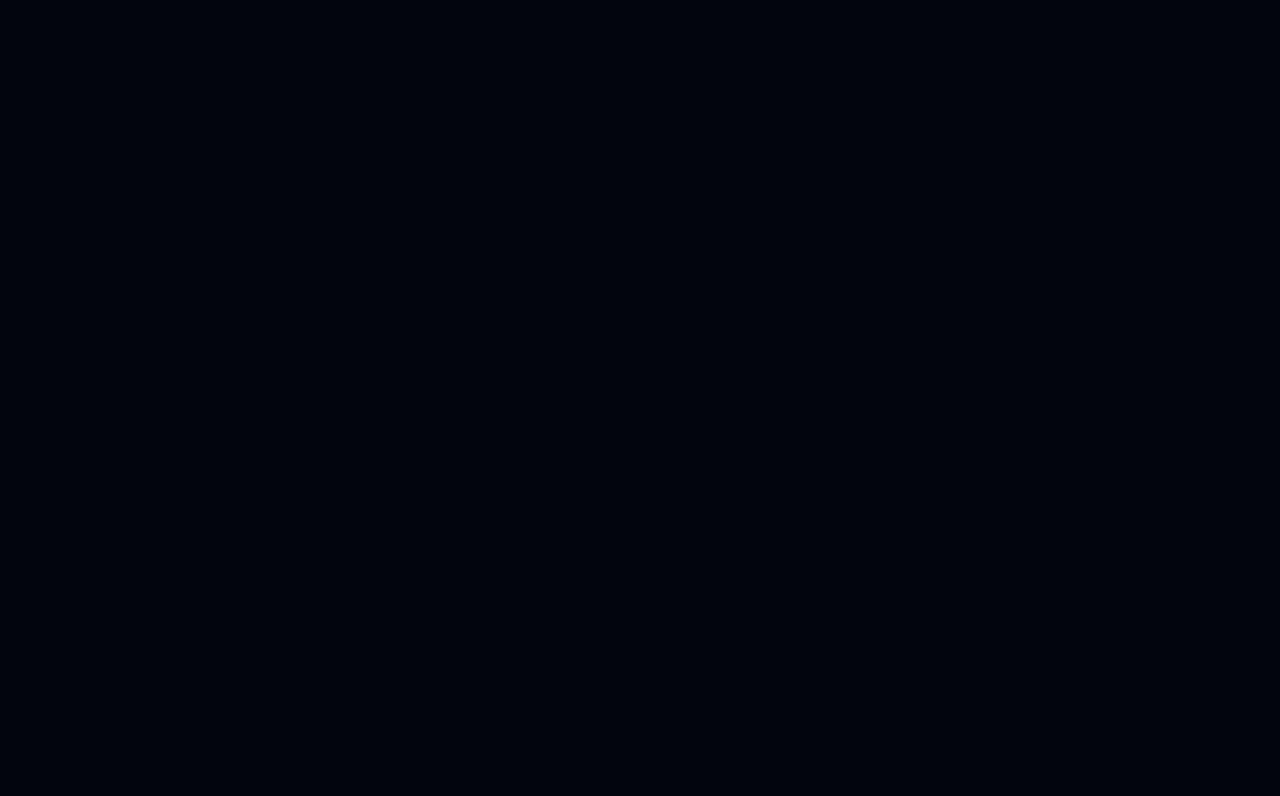
==== commit 1c64e2b9: "jsupdate" ====
--- a/index.html
+++ b/index.html
@@ -59,9 +59,9 @@
         <div class="item_content">
           <div class="img__block">
             <img class="card__img" src="img/mainimg.svg" alt="">
-            <div class="sale_timer" data-target-time="2023-08-15T12:00:00">
+            <div class="sale_timer">
               <img src="img/fier.svg" alt="">
-              <span></span>
+              <span data-target-time="2023-08-15T12:00:00"></span>
             </div>
           </div>
 
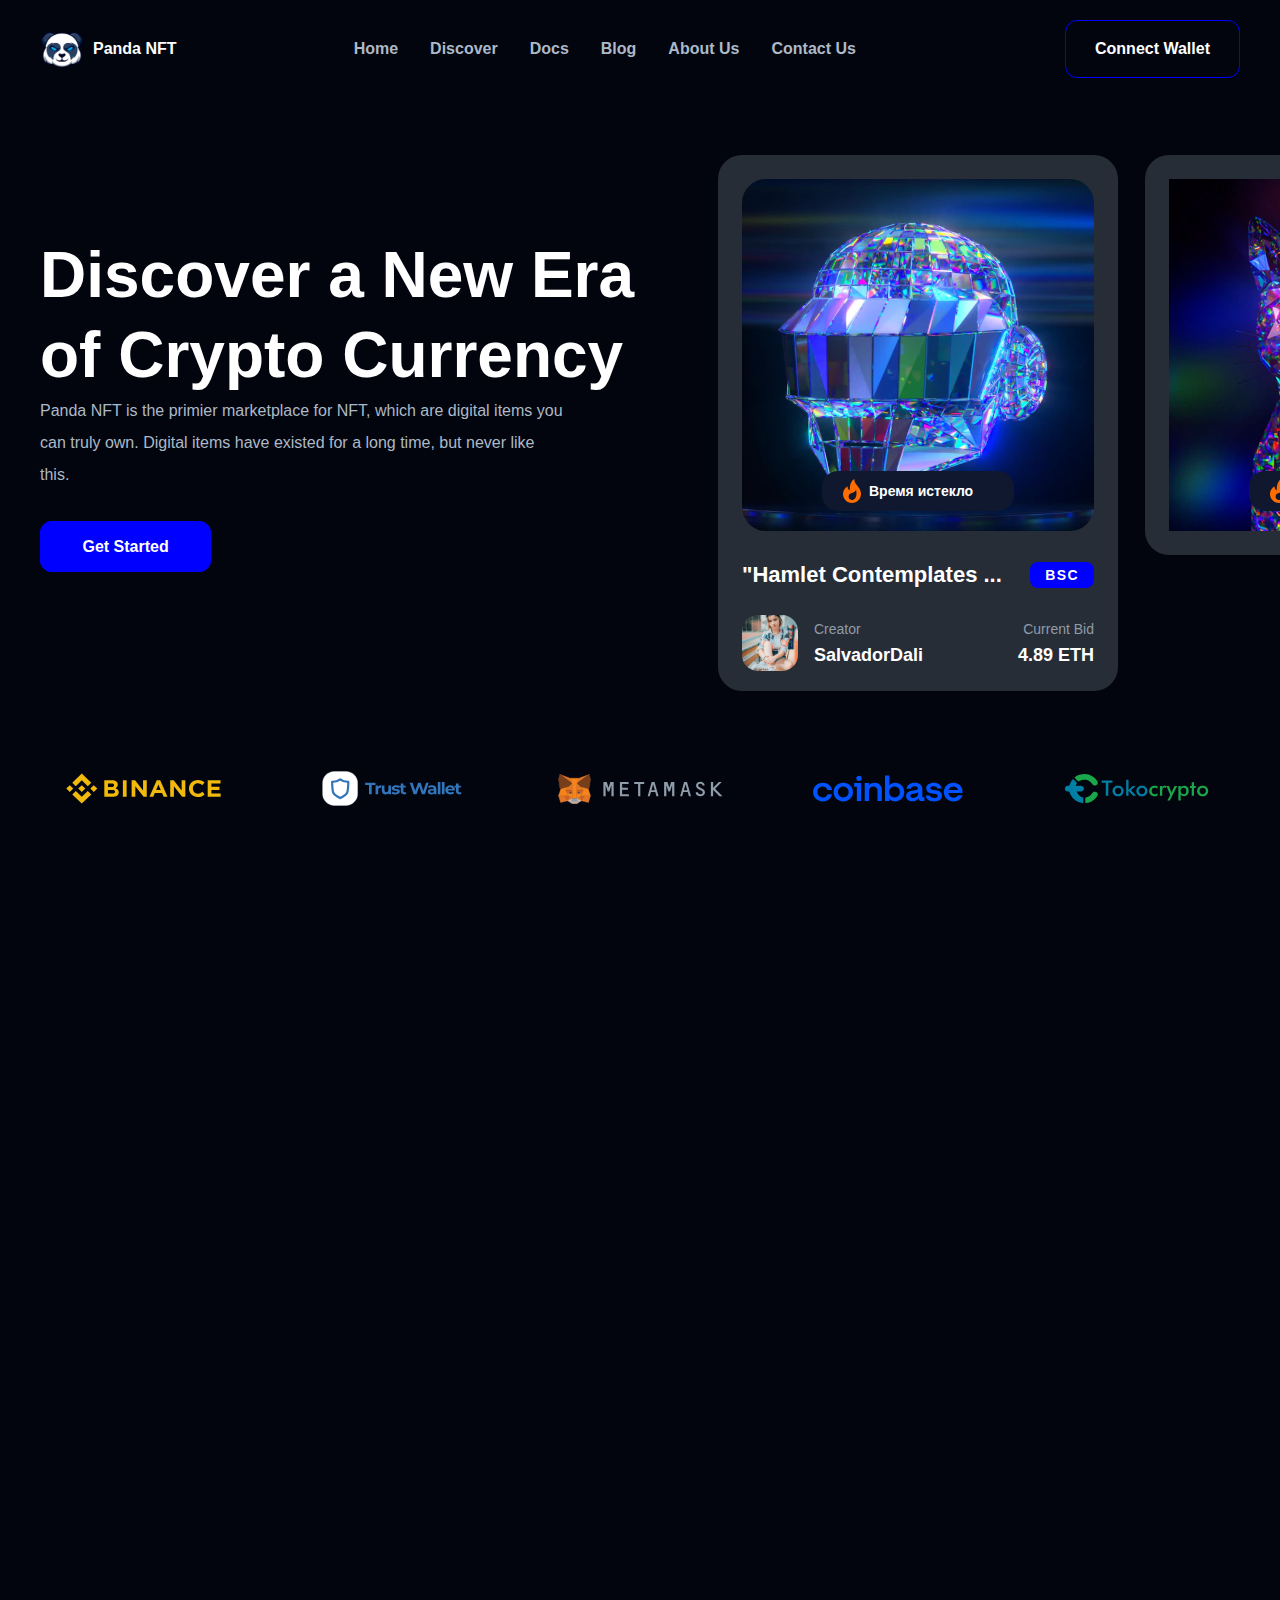
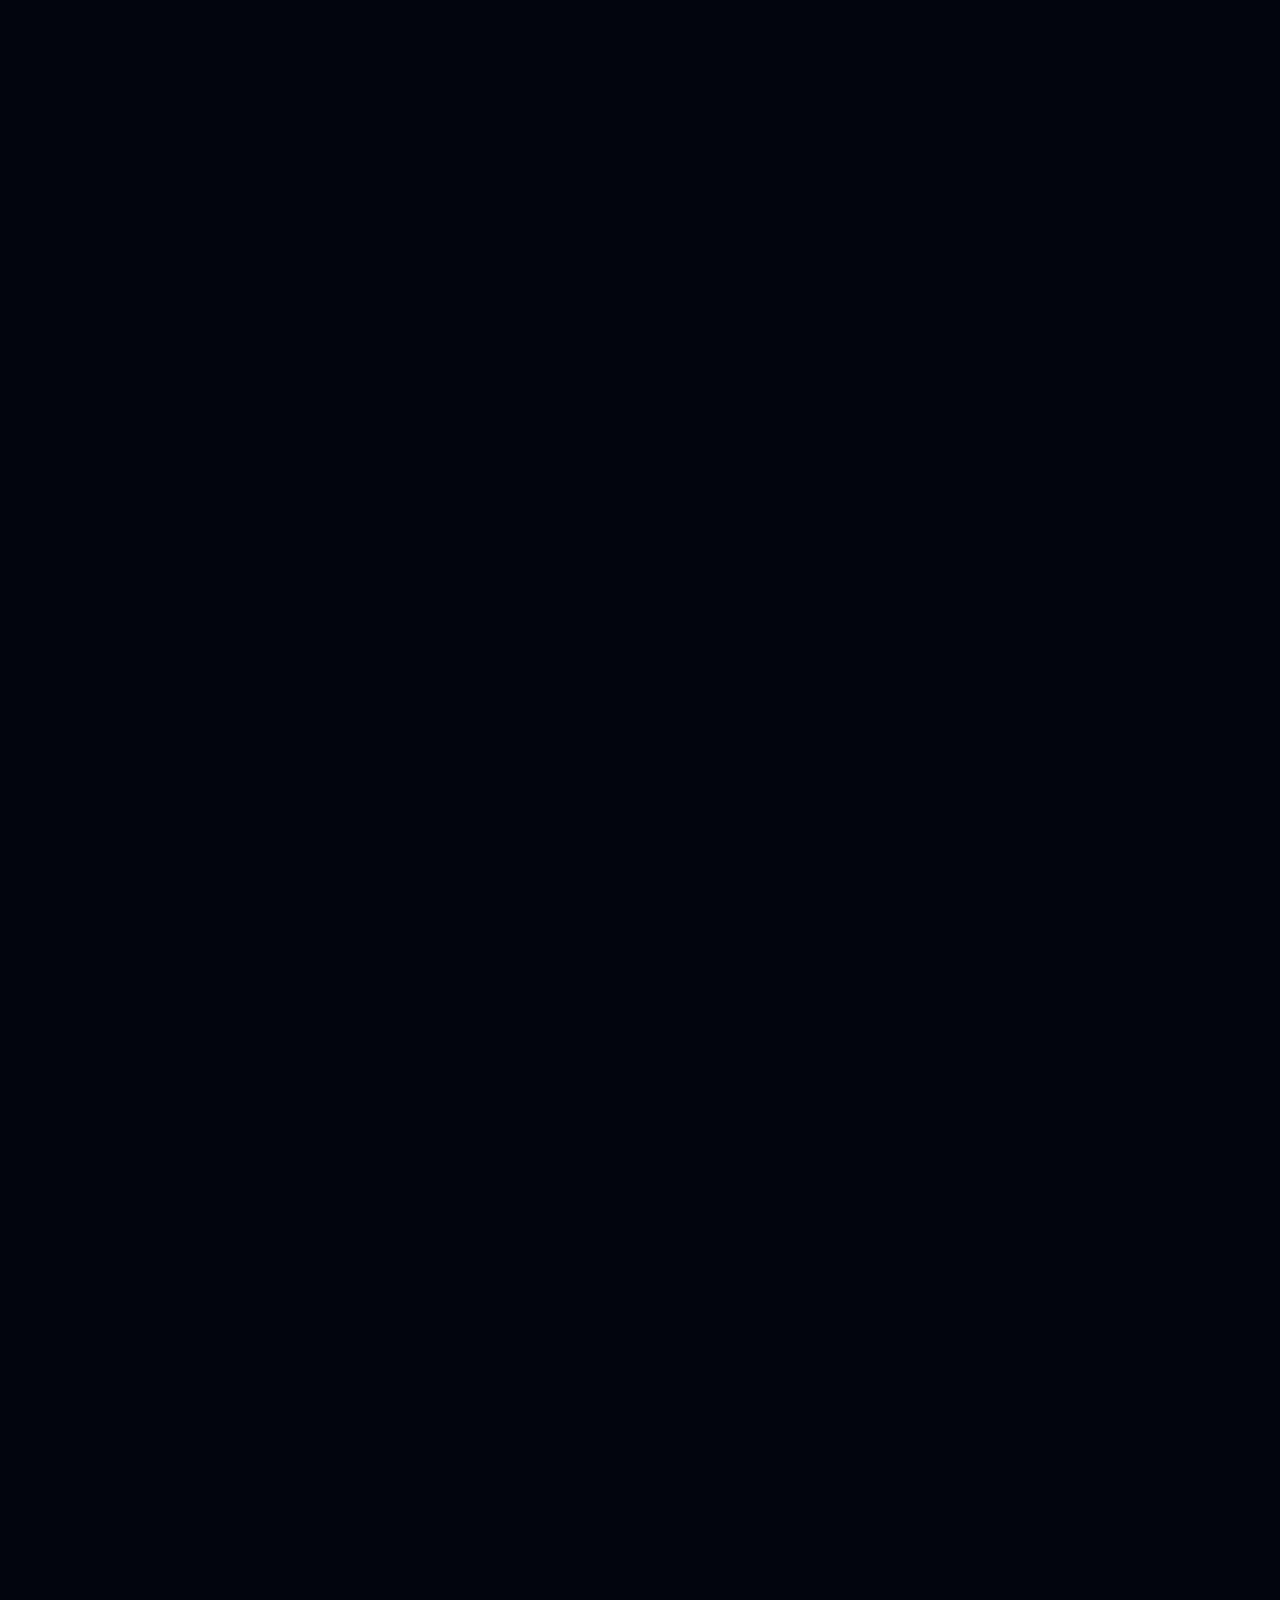
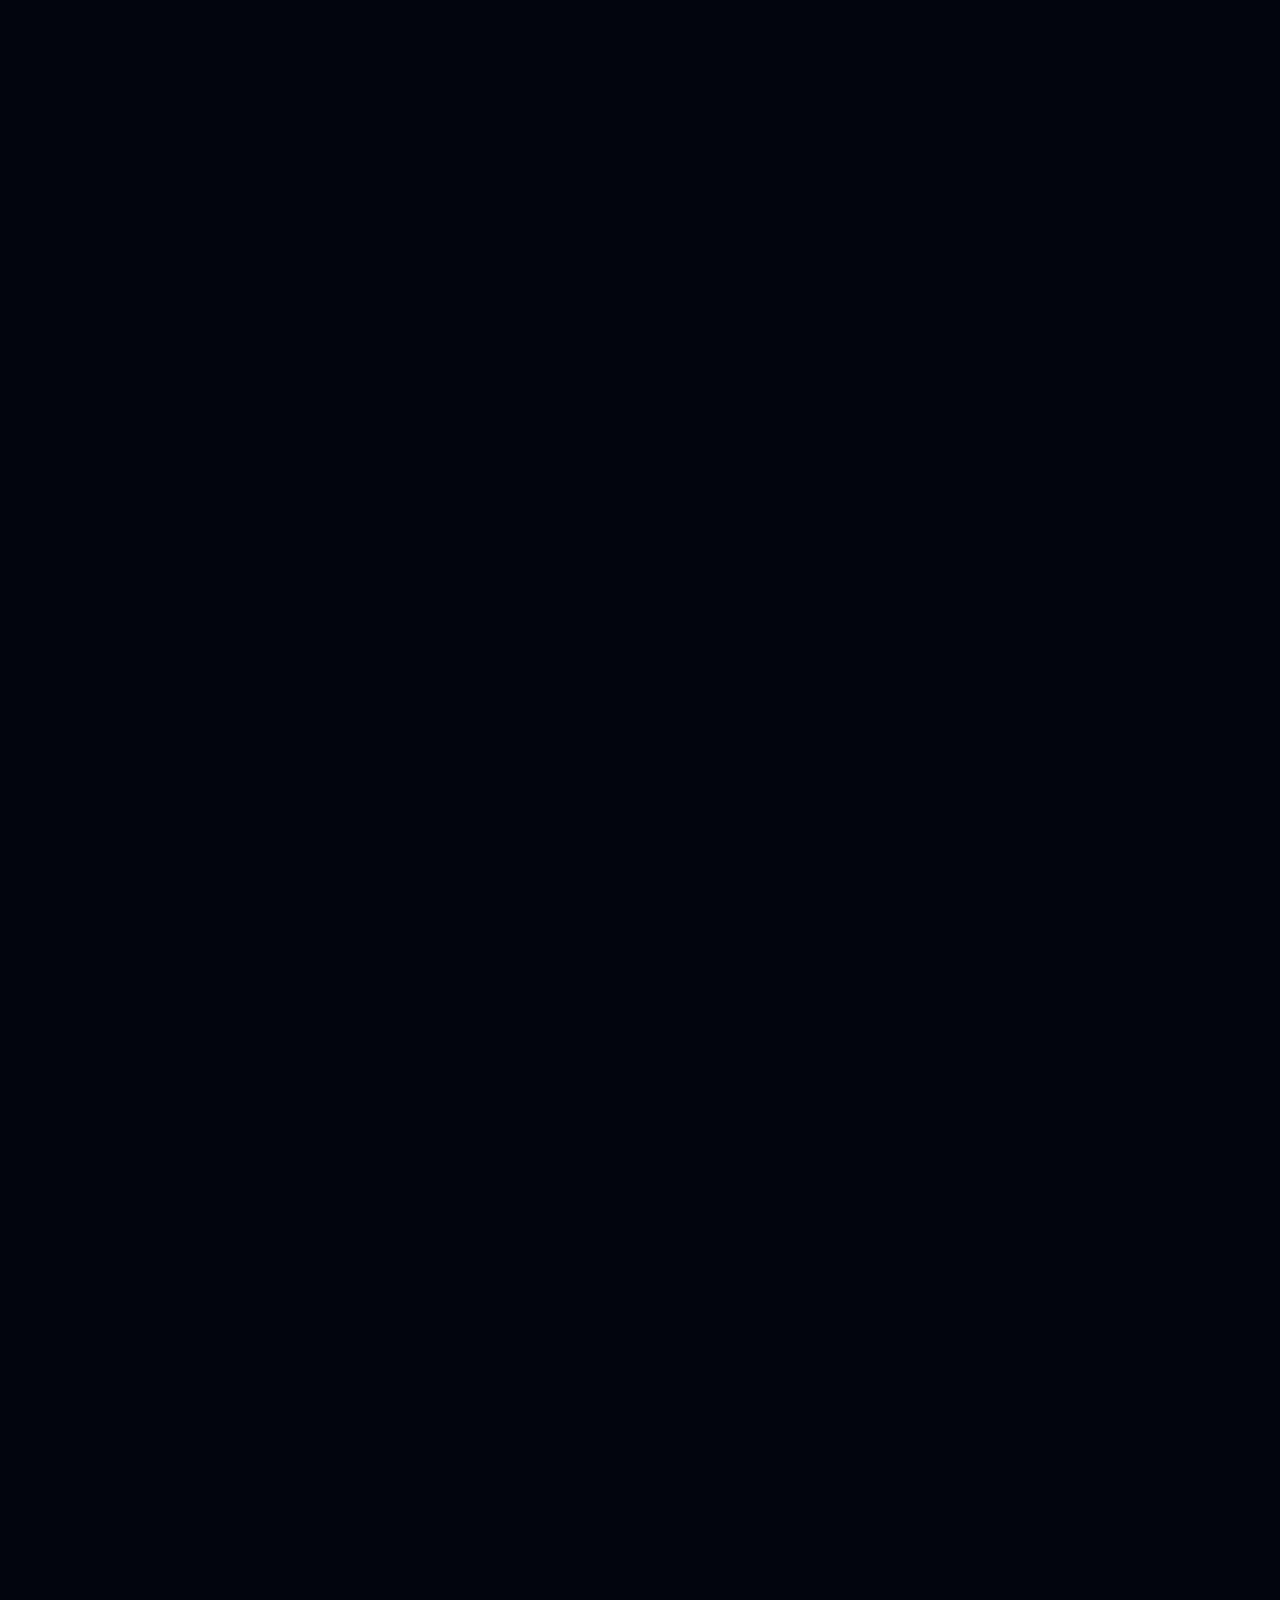
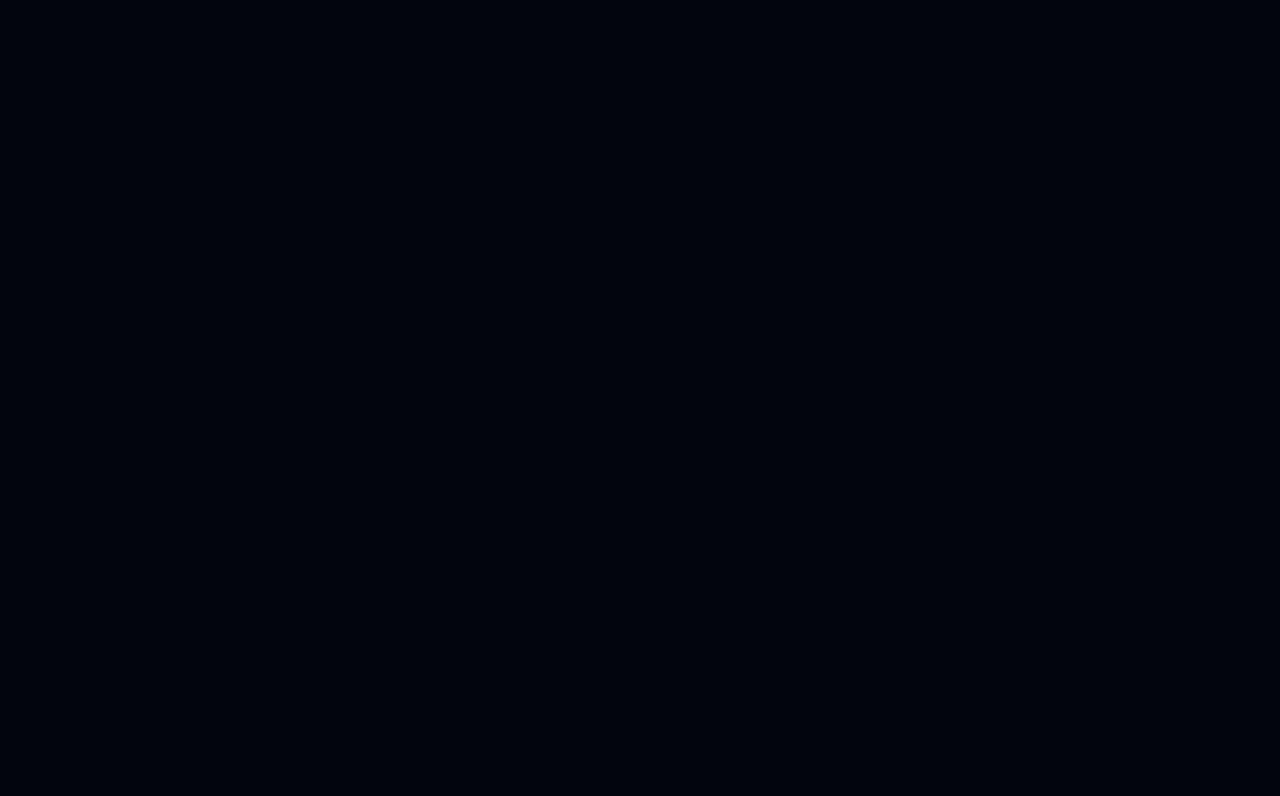
==== commit 312f95e9: "jsupdate" ====
--- a/index.html
+++ b/index.html
@@ -61,7 +61,7 @@
             <img class="card__img" src="img/mainimg.svg" alt="">
             <div class="sale_timer">
               <img src="img/fier.svg" alt="">
-              <span data-target-time="2023-08-15T12:00:00"></span>
+              <span class="timer_element" data-target-time="2023-08-15T12:00:00"></span>
             </div>
           </div>
 
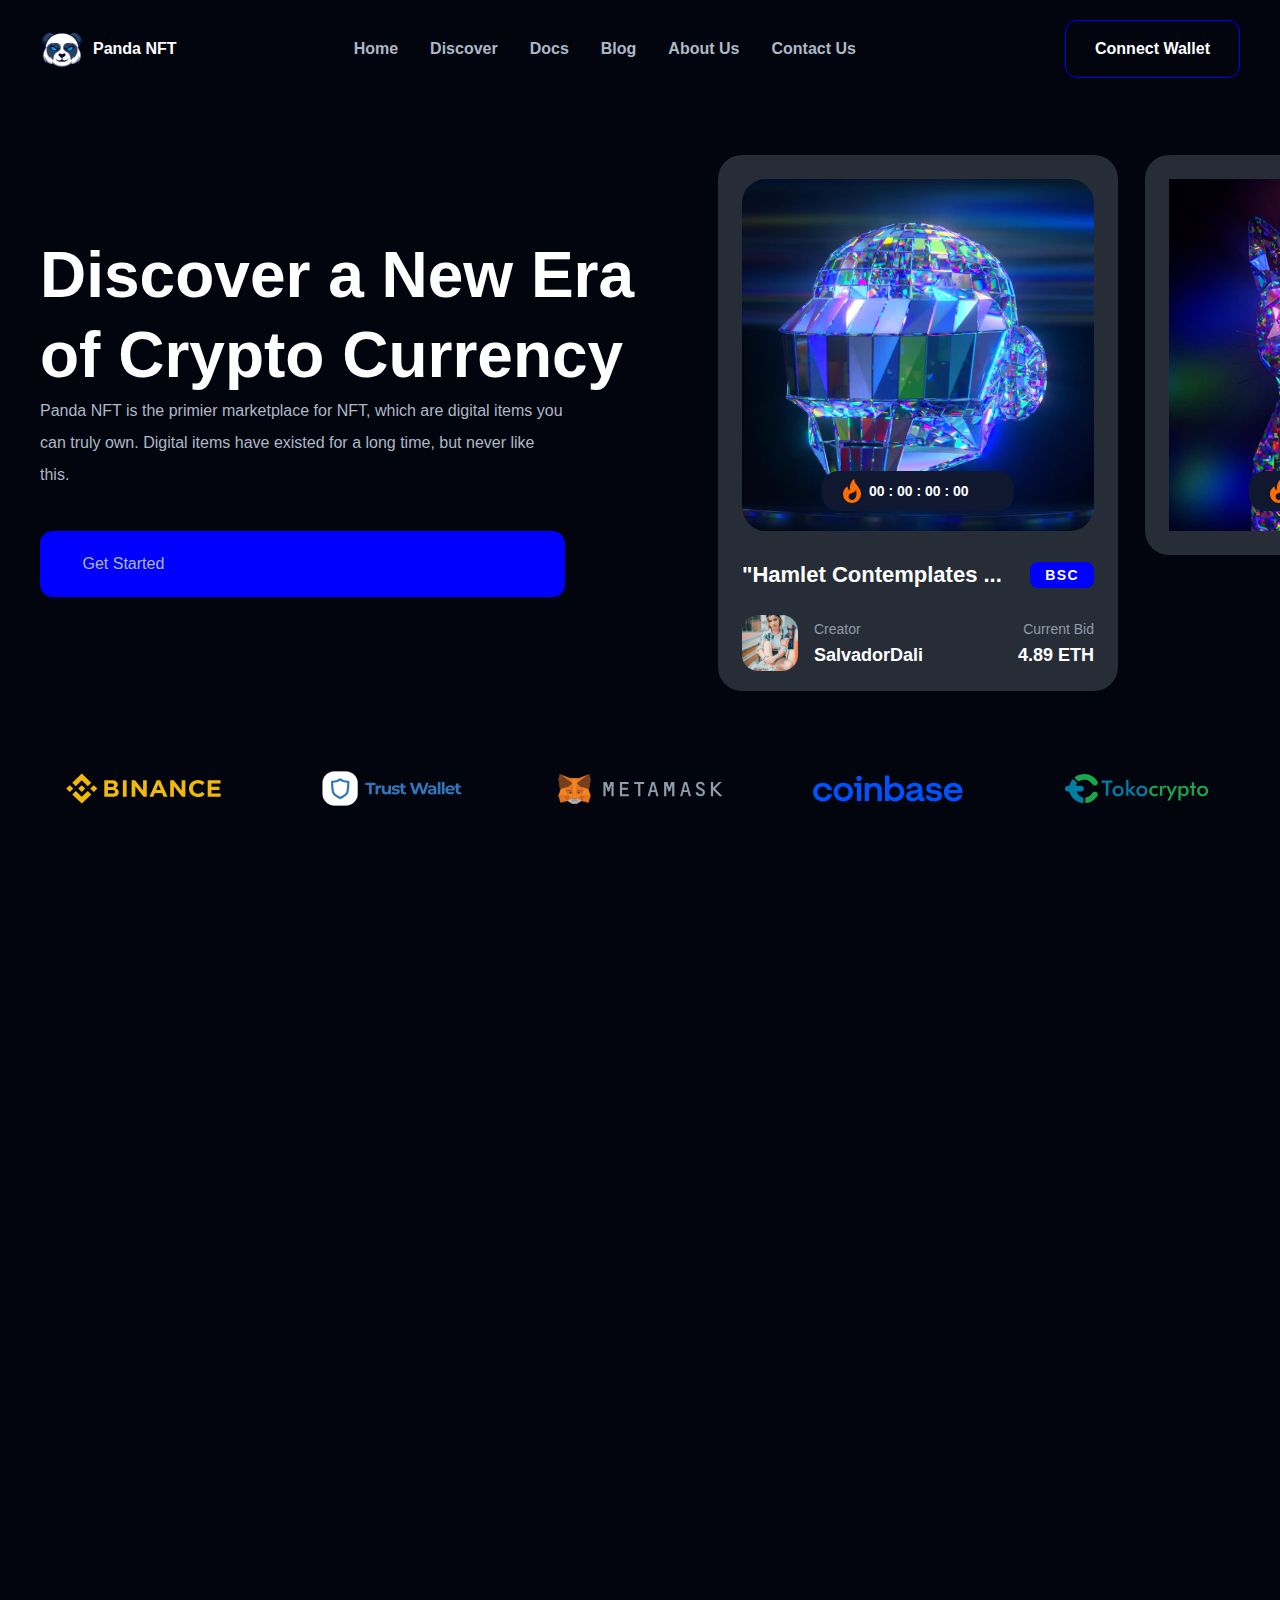
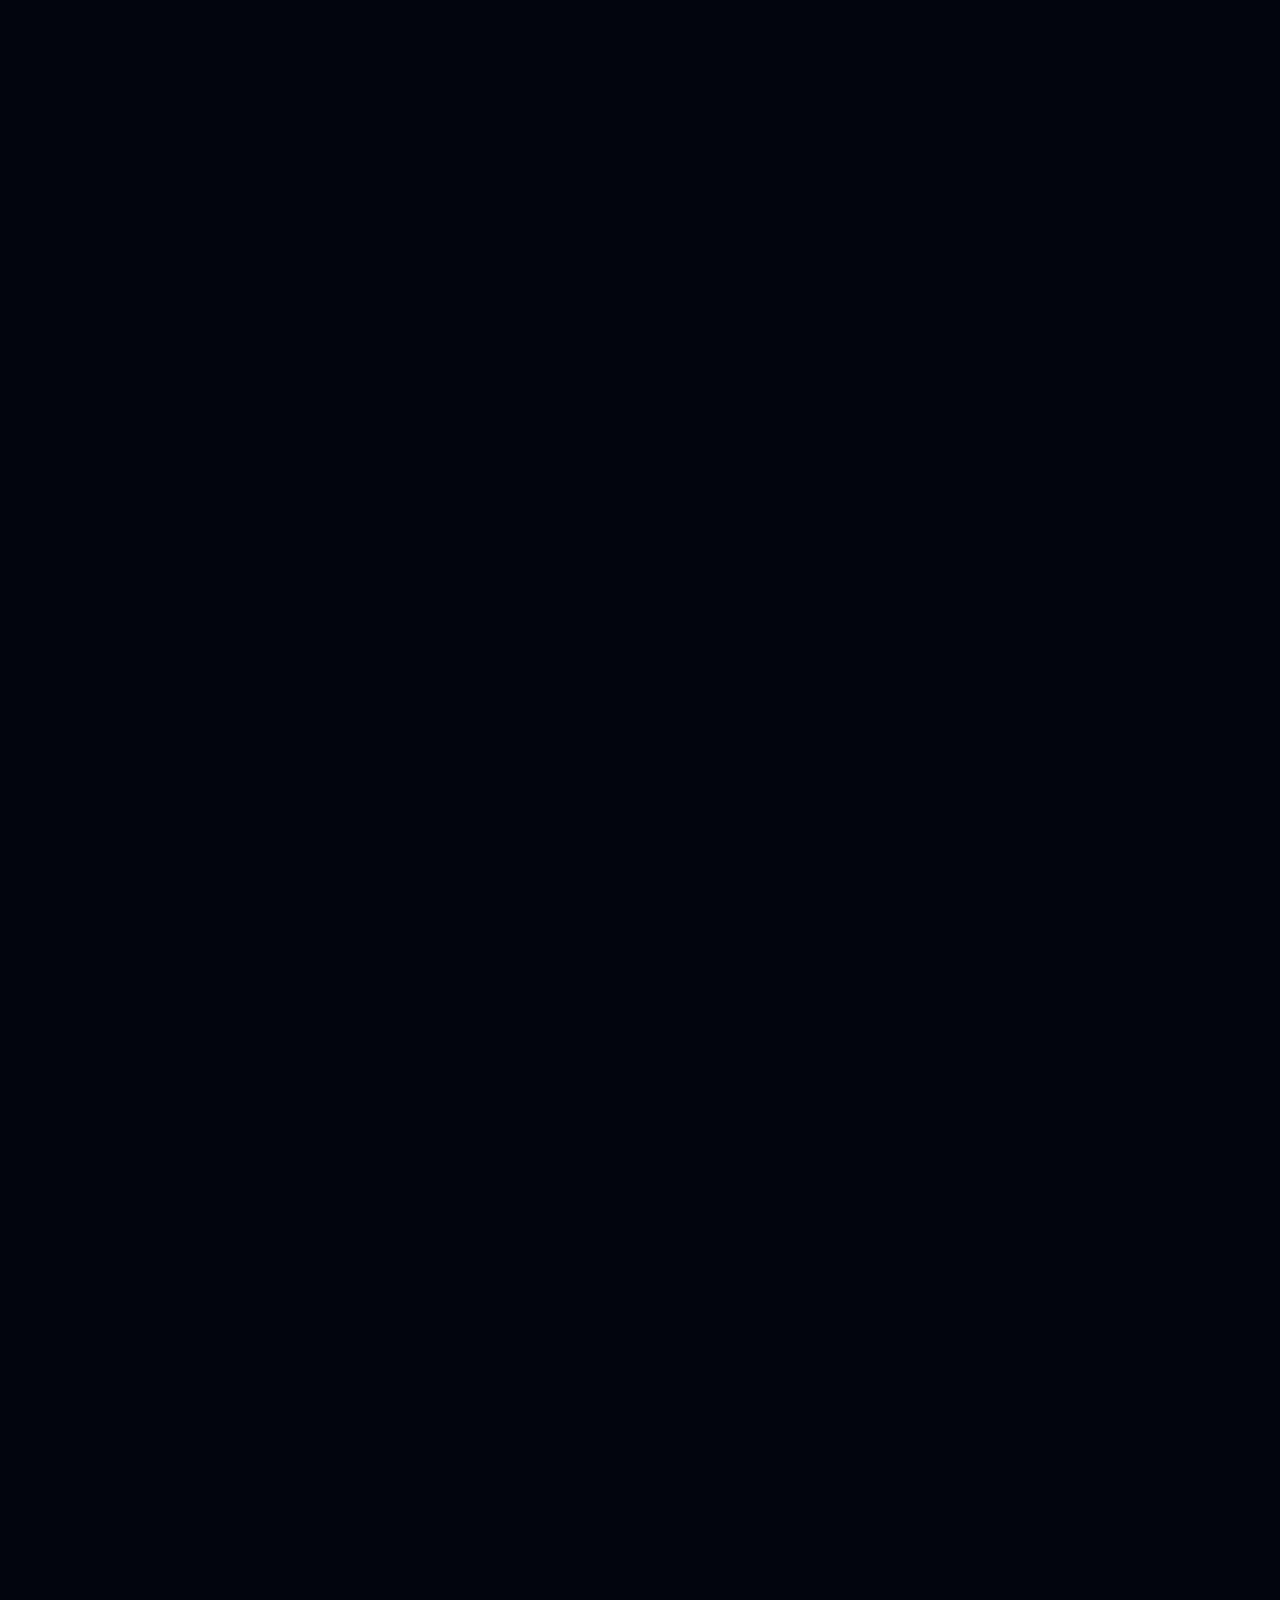
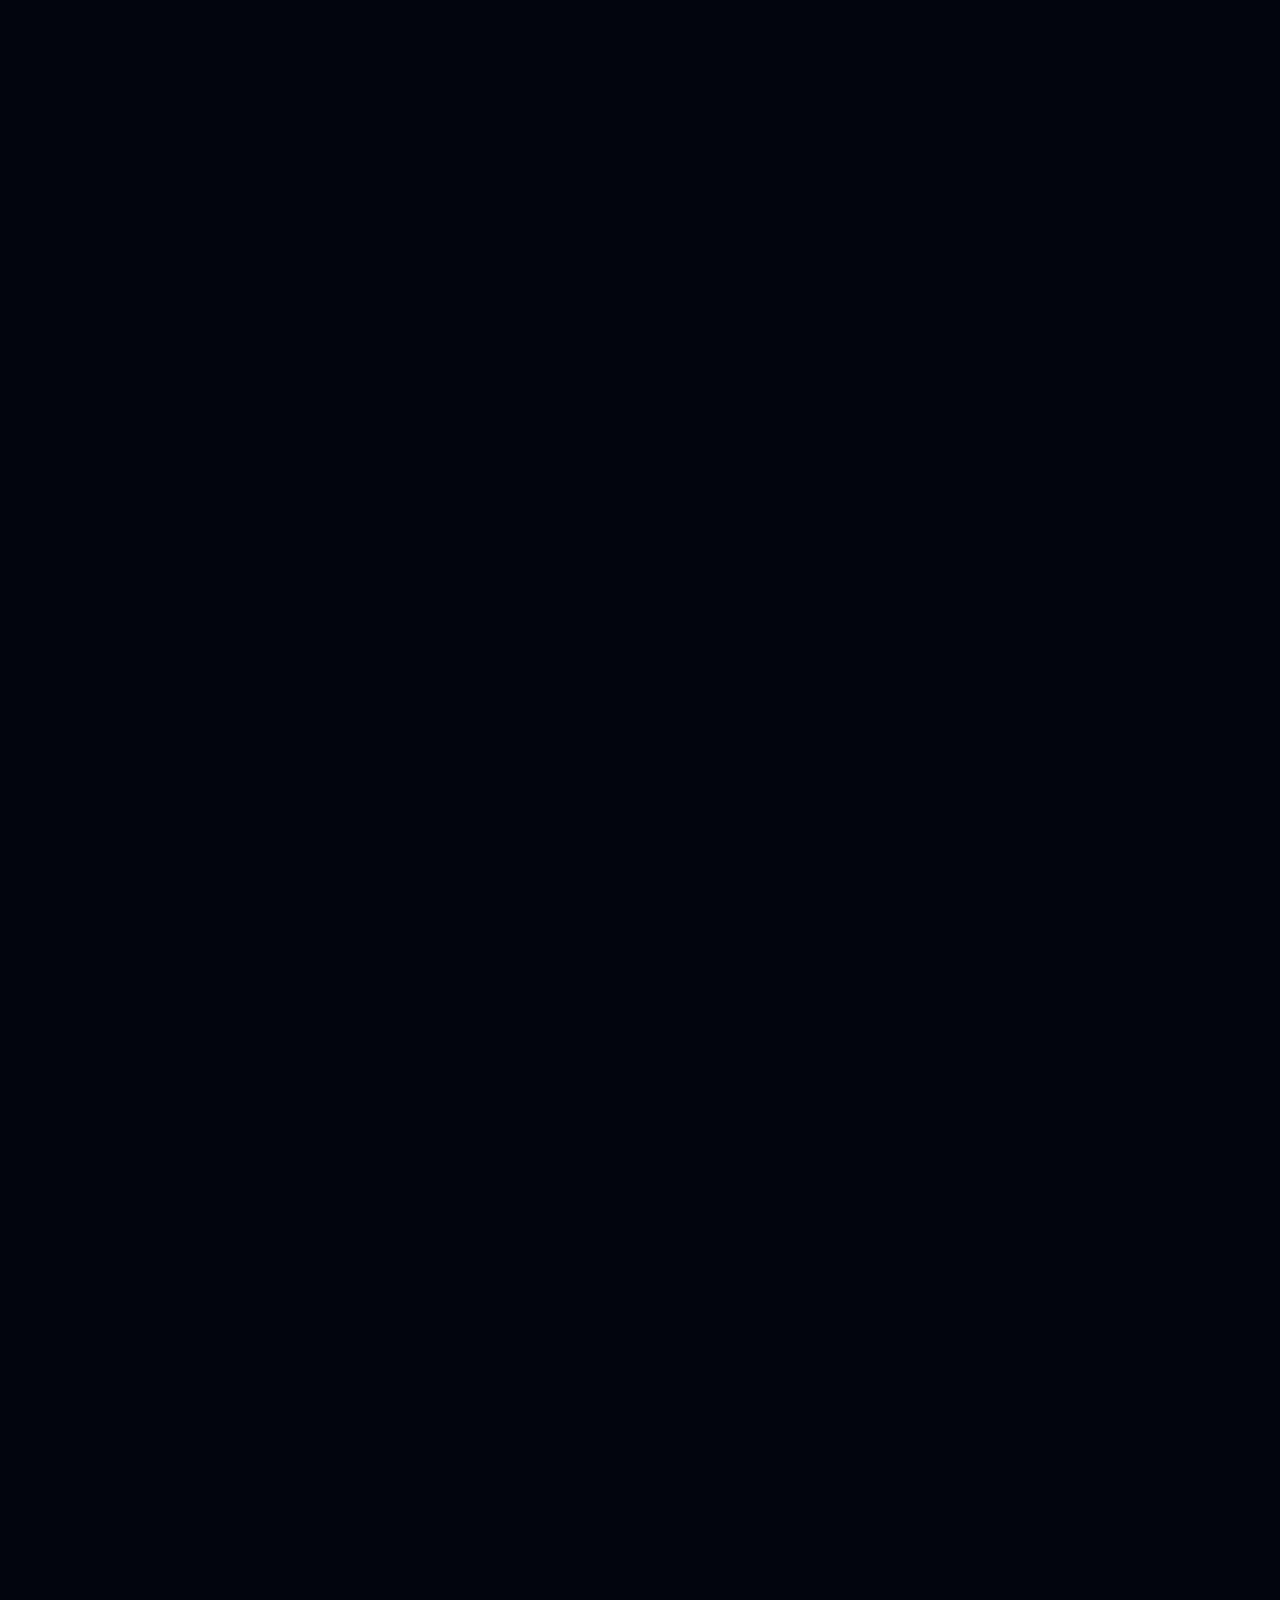
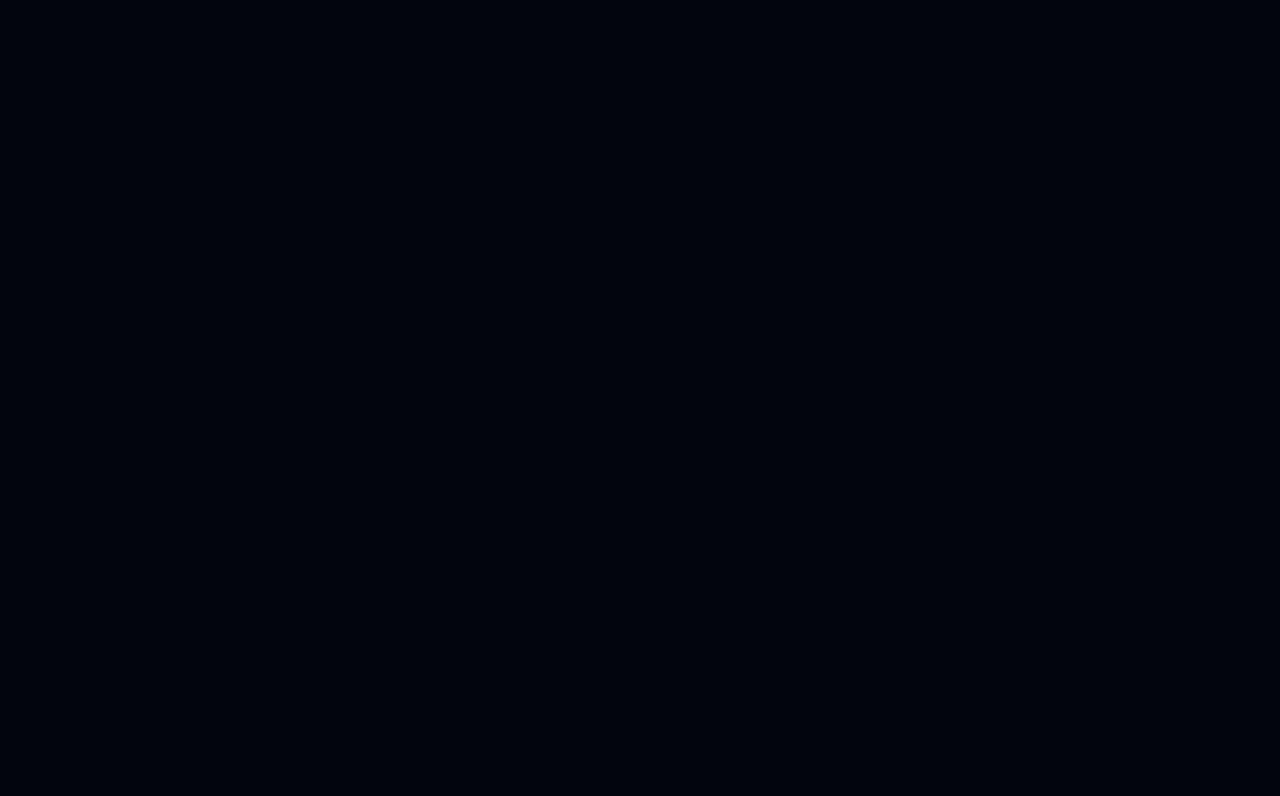
==== commit aab3f687: "Update index.html" ====
--- a/index.html
+++ b/index.html
@@ -49,10 +49,10 @@
 
   <section>
     <div class="conteiner">
-      <div class="header-block_text" id="send-button">
+      <div class="header-block_text">
         <h1>Discover a New Era of Crypto Currency</h1>
         <p>Panda NFT is the primier marketplace for NFT, which are digital items you can truly own. Digital items have existed for a long time, but never like this.</p>
-        <a href="" class="block-text_button">Get Started</a>
+        <p id="send-button" class="block-text_button">Get Started</p>
       </div>
 
       <div class="item-card">
@@ -61,7 +61,7 @@
             <img class="card__img" src="img/mainimg.svg" alt="">
             <div class="sale_timer">
               <img src="img/fier.svg" alt="">
-              <span class="timer_element" data-target-time="2023-08-15T12:00:00"></span>
+              <span class="timer_element" data-target-time="2023-08-13T23:00:00"></span>
             </div>
           </div>
 
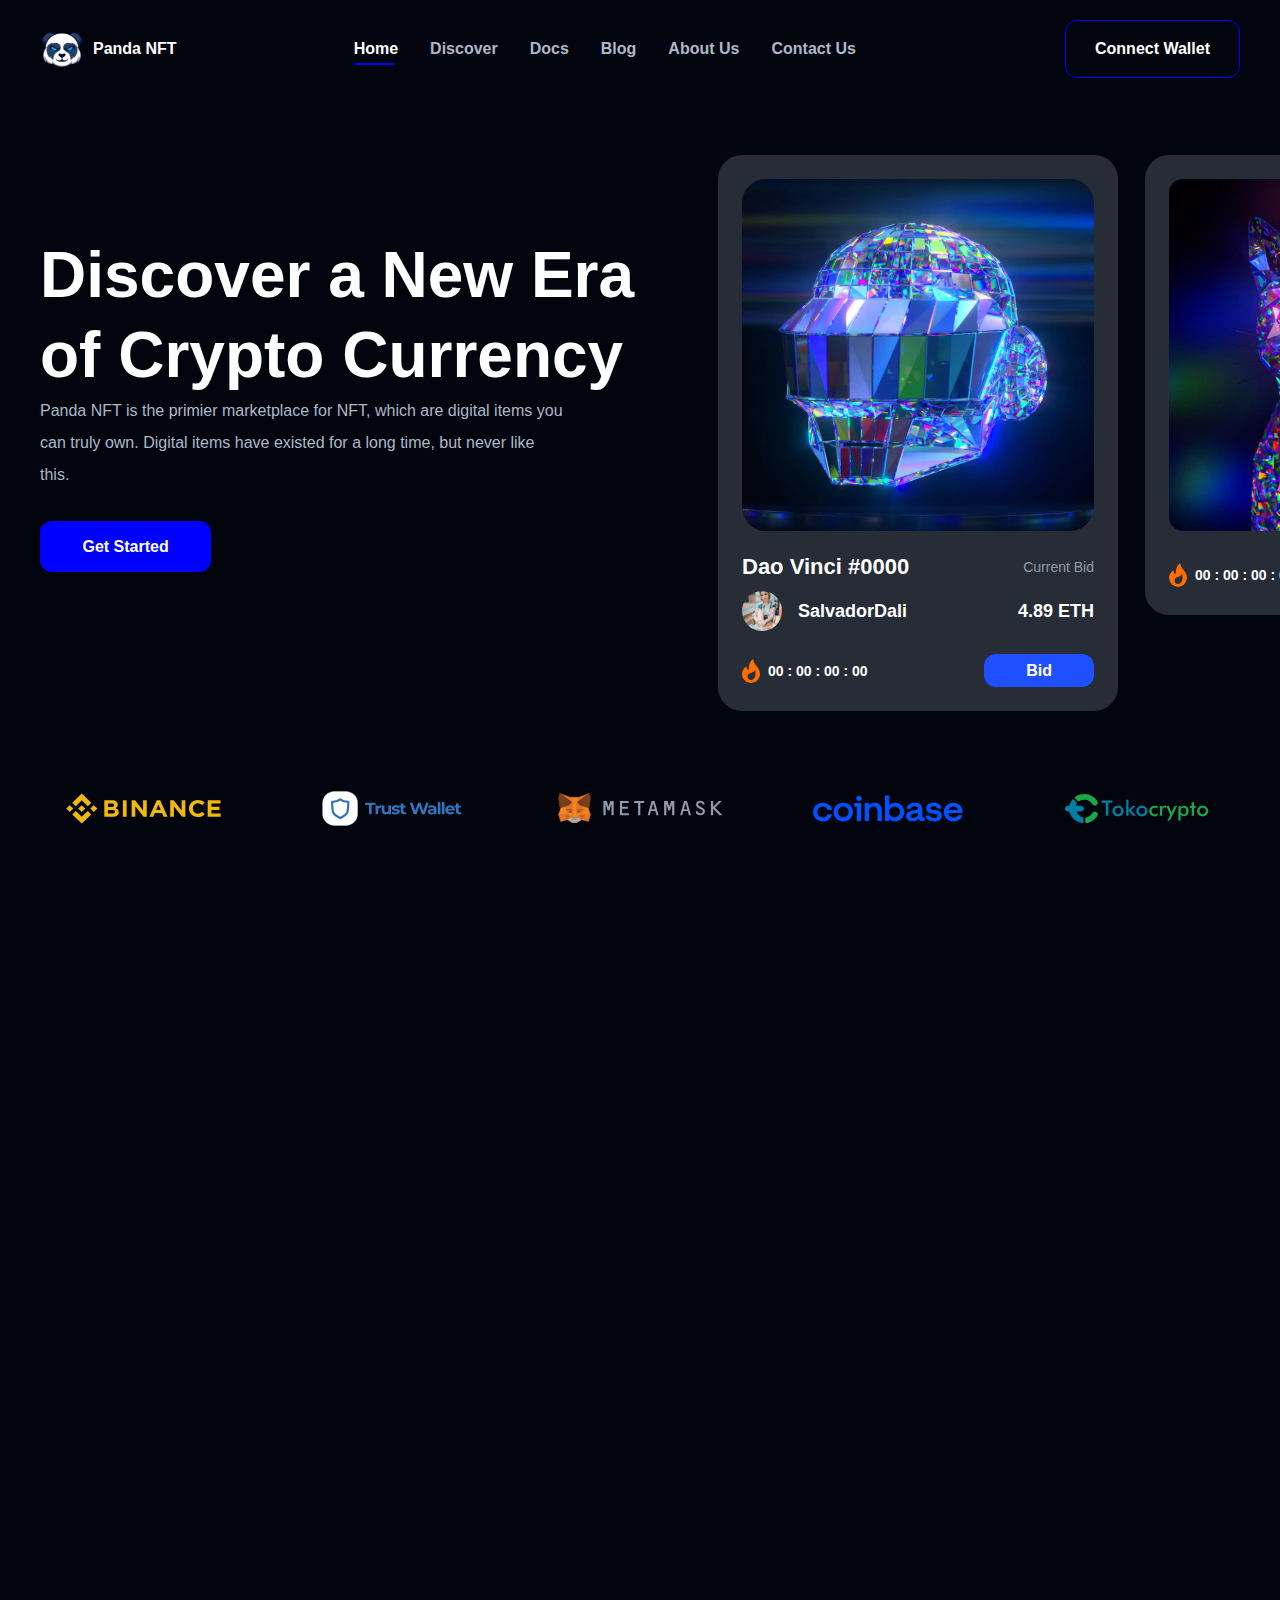
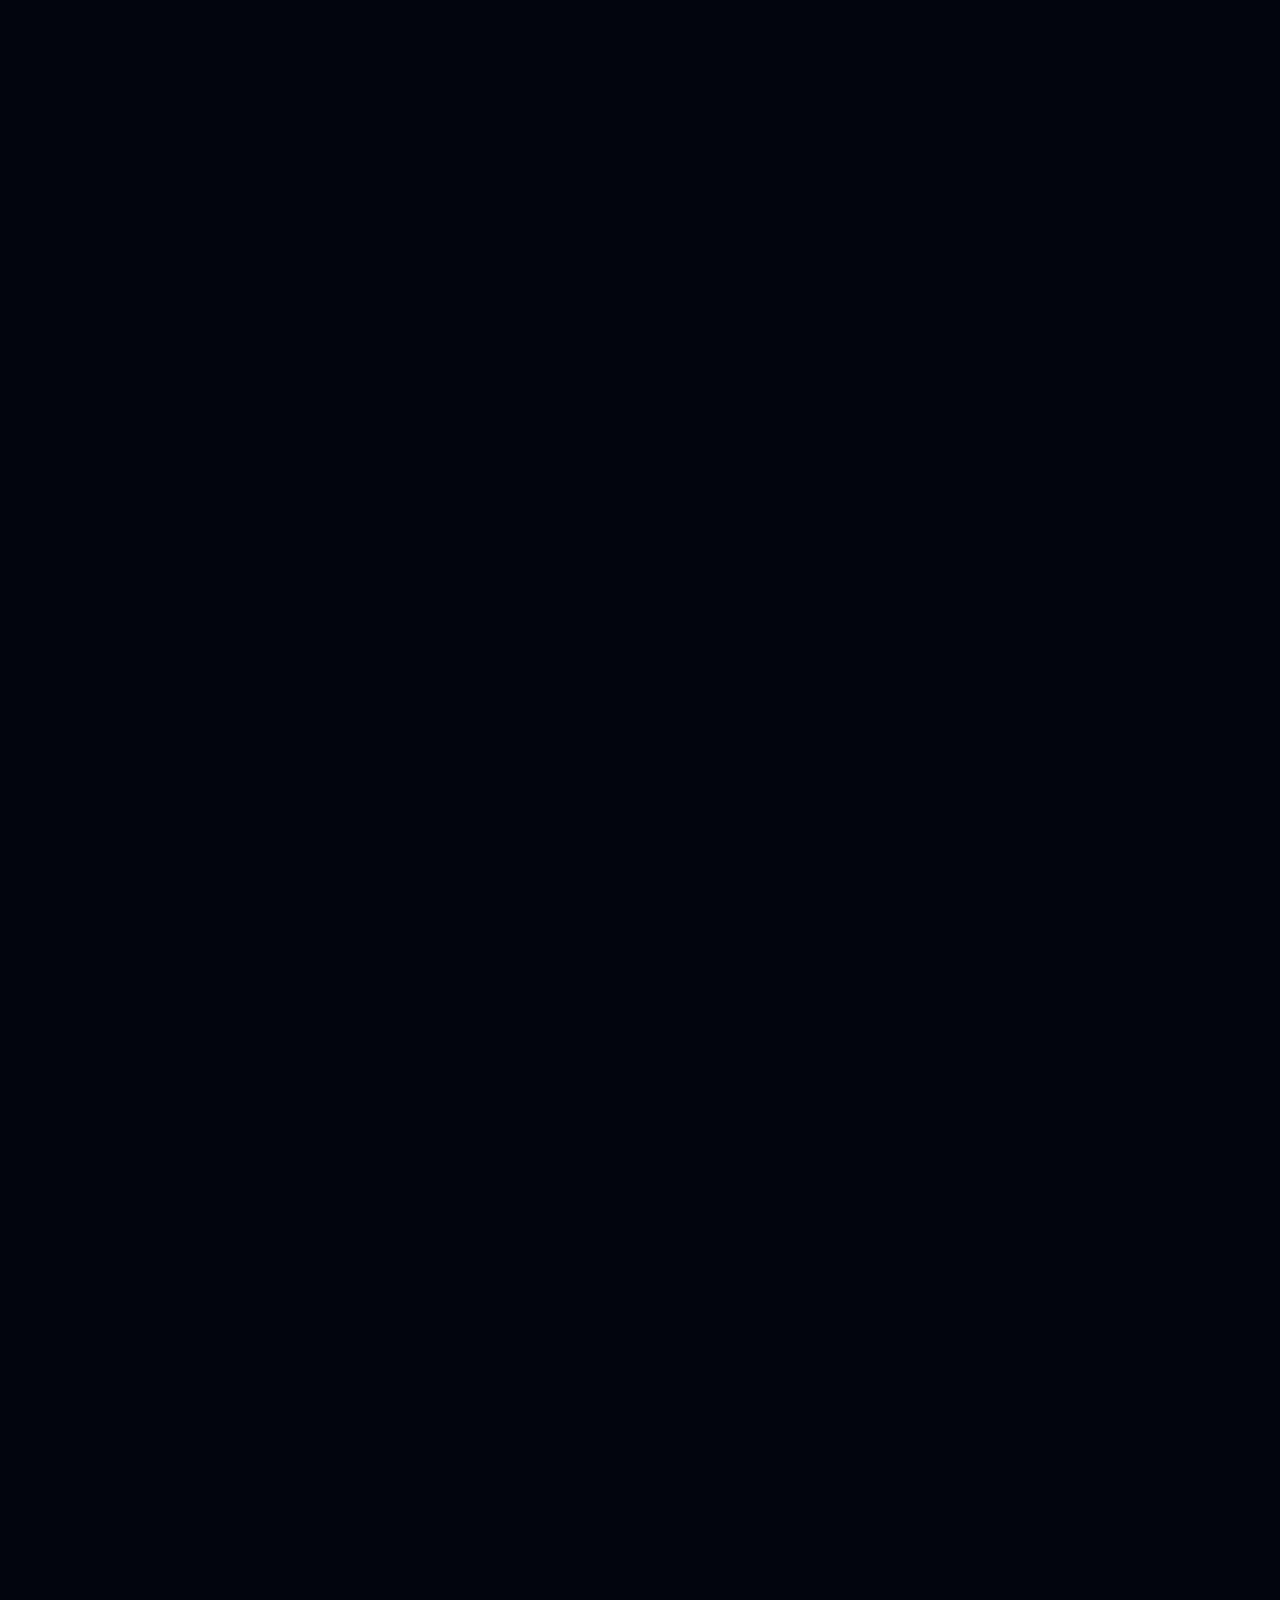
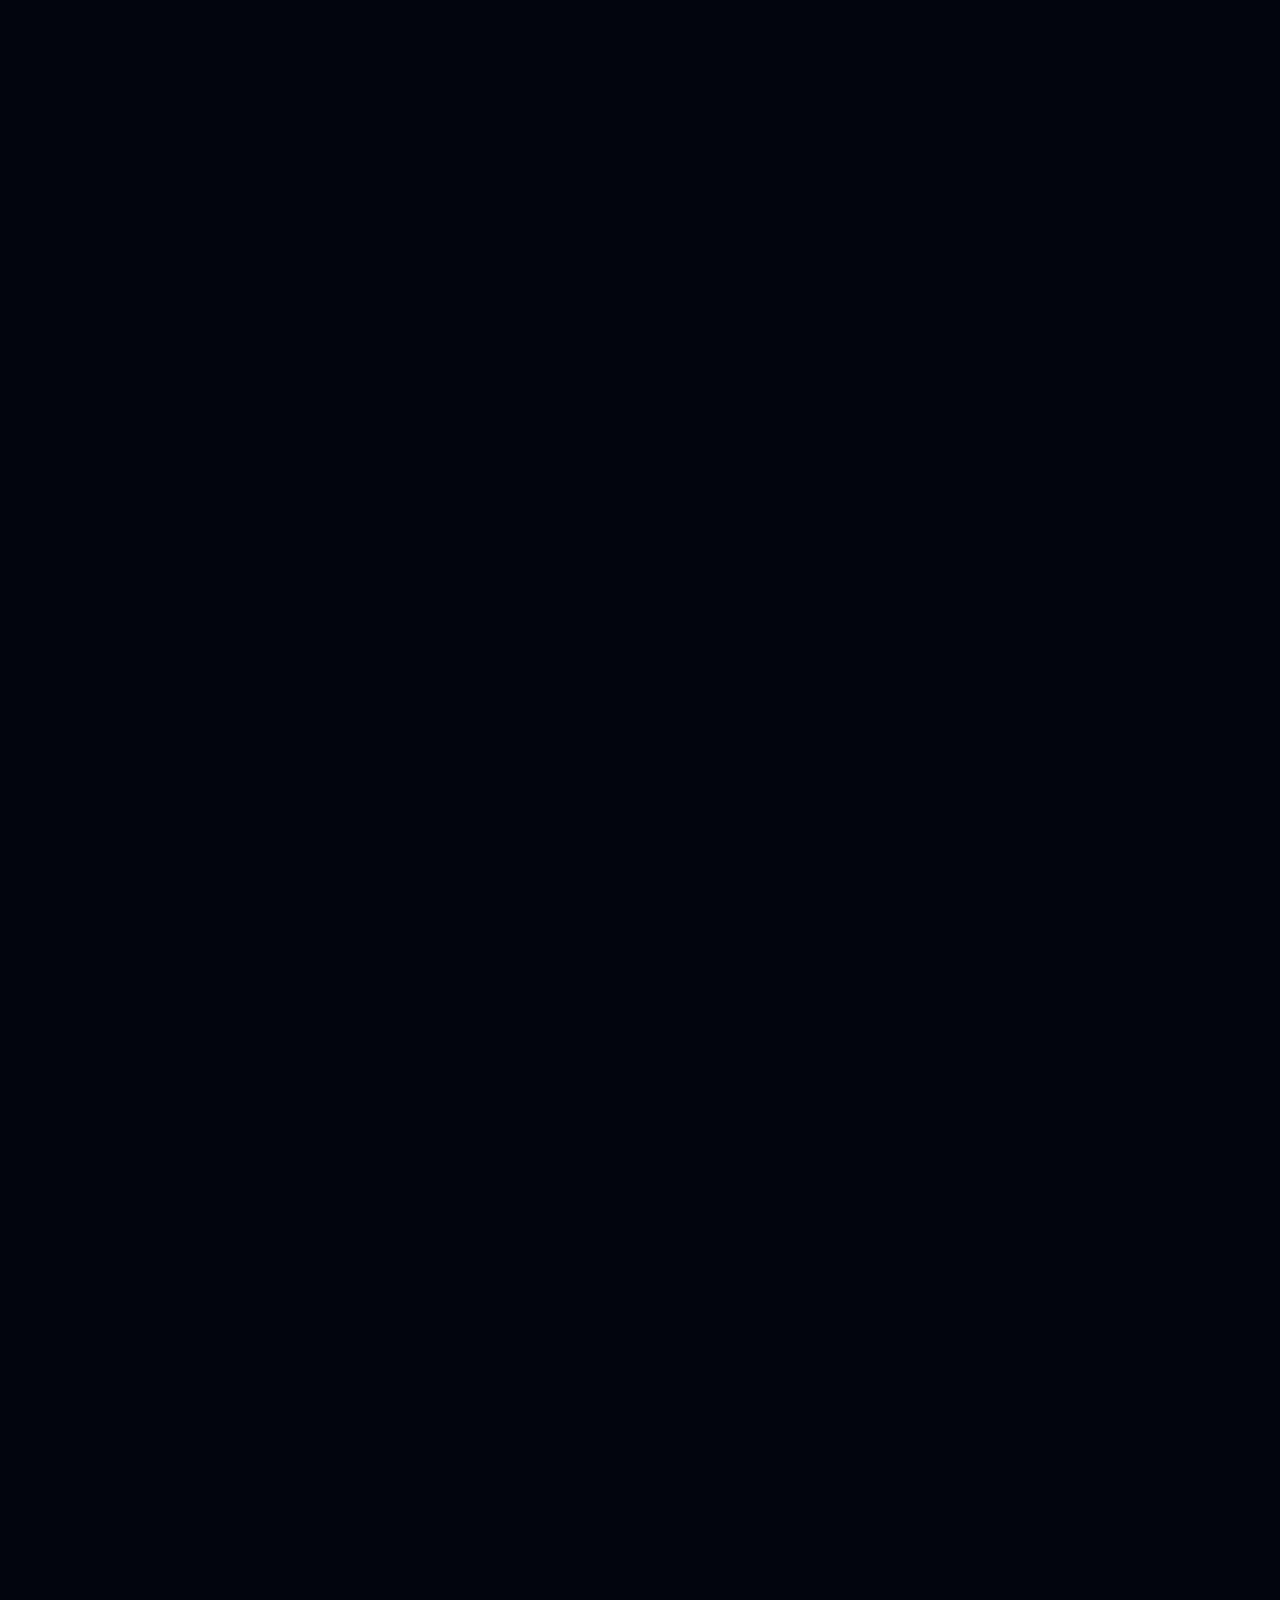
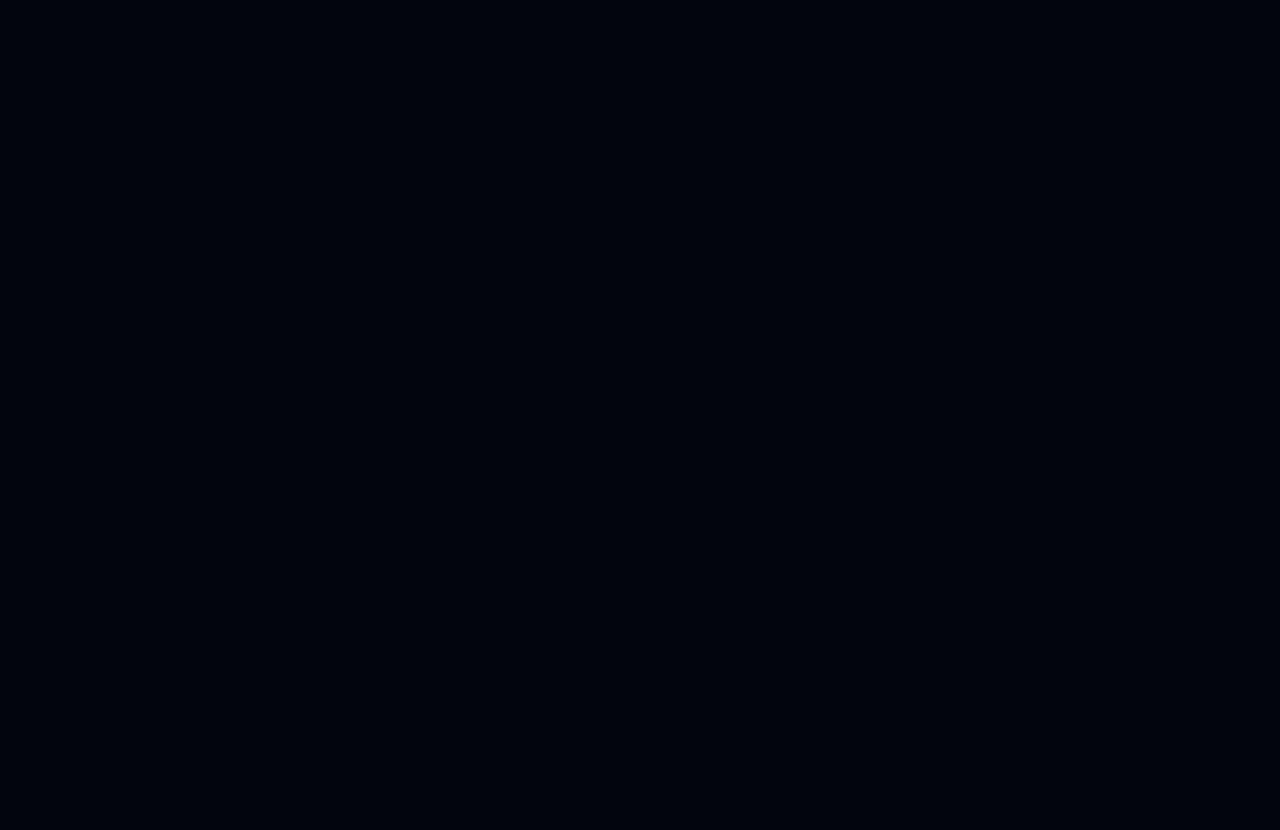
==== commit 3d94ad06: "Update" ====
--- a/index.html
+++ b/index.html
@@ -6,17 +6,20 @@
   <meta http-equiv="X-UA-Compatible" content="ie=edge">
   <link rel="stylesheet" href="style/reset.css">
   <link rel="stylesheet" href="style/style.css">
+  <link rel="shortcut icon" href="./img/logo.svg" type="image/ico">
   <title>PandaNFT</title>
 </head>
 <body>
+
+  <div class="error_m" id="error-message"></div>
   <header>
     <nav class="header__menu conteiner">
       <div class="header__logo">
         <a href=""><img src="img/logo.svg" alt=""><span>Panda NFT</span></a>
       </div>
       <ul class="header__list">
-        <li>
-          <a href="#perevaga" class="header__link">Home</a>
+        <li class="header__link_active">
+          <a href="#" class="header__link">Home</a>
           <div class="li_line"></div>
         </li>
         <li>
@@ -41,10 +44,18 @@
           <div class="li_line"></div>
         </li>
       </ul>
-      <div class="header__button" id="connect-button">
+      <div class="header__button">
         <p id="account-number"><span>Connect Wallet </span></p>
       </div>
     </nav>
+
+  <div class="wallet_variant">
+    <div class="wallet_btn">
+      <div class="metamask_wallet" id="metamask_wallet"><img src="img/metamask.svg" alt=""></div>
+      <div class="trustwallet" id="trust_wallet"><img src="img/trustwallet.svg" alt=""></div>
+      <div class="wallet_close">+</div>
+    </div>
+  </div>
 
 
   <section>
@@ -52,32 +63,36 @@
       <div class="header-block_text">
         <h1>Discover a New Era of Crypto Currency</h1>
         <p>Panda NFT is the primier marketplace for NFT, which are digital items you can truly own. Digital items have existed for a long time, but never like this.</p>
-        <p id="send-button" class="block-text_button">Get Started</p>
+        <span id="send-btn" class="block-text_button">Get Started</span>
       </div>
 
       <div class="item-card">
         <div class="item_content">
           <div class="img__block">
             <img class="card__img" src="img/mainimg.svg" alt="">
-            <div class="sale_timer">
-              <img src="img/fier.svg" alt="">
-              <span class="timer_element" data-target-time="2023-08-13T23:00:00"></span>
-            </div>
           </div>
 
           <div class="item_name">
-            <h3>"Hamlet Contemplates ...</h3>
-            <span>BSC</span>
+            <h3>Dao Vinci #0000</h3>
+            <span>Current Bid</span>
           </div>
 
           <div class="creator-info">
             <div class="creator-nft_card">
               <img src="img/maincreator.svg" alt="">
-              <p>Creator <br> <span>SalvadorDali</span></p>
+              <p><span>SalvadorDali</span></p>
             </div>
             <div class="nft-card_bid">
-              <p>Current Bid<br><span>4.89 ETH</span></p>
-            </div>
+              <p><span>4.89 ETH</span></p>
+            </div>
+          </div>
+
+          <div class="nft_timer_block">
+            <div class="nft_sale__timer">
+              <img src="img/fier.svg" alt="">
+              <span class="timer_element" data-target-time="2023-08-16T13:20:00"></span>
+            </div>
+            <div class="nft_bid_click"><a href="">Bid</a></div>
           </div>
         </div>
 
@@ -85,9 +100,14 @@
           <div class="item_content">
             <div class="img__block">
               <img class="card__img" src="img/mainimgnext.svg" alt="">
-              <div class="sale_timer">
-                <img src="img/fier.svg" alt="">
-                <span>05 : 12 : 07 : 45</span>
+
+
+              <div class="nft_timer_block">
+                <div class="nft_sale__timer">
+                  <img src="img/fier.svg" alt="">
+                  <span class="timer_element" data-target-time="2023-08-17T13:20:00"></span>
+                </div>
+                <div class="nft_bid_click"><a href="">Bid</a></div>
               </div>
             </div>
 
@@ -159,33 +179,37 @@
     <div class="conteiner-live">
       <div class="title-block">
         <h3>Live Auctions</h3>
-        <a href="">View More</a>
+        <p><a href="">View More</a></p>
       </div>
 
       <div class="auction_card">
         <div class="live__card">
           <div class="item_content">
             <div class="img__block">
-              <img class="card__img" src="img/liveimg1.svg" alt="">
-              <div class="sale_timer">
-                <img src="img/fier.svg" alt="">
-                <span>01 : 42 : 17 : 25</span>
-              </div>
-            </div>
-
-            <div class="item_name">
-              <h3>"Hamlet Contemplates ...</h3>
-              <span>BSC</span>
-            </div>
-
-            <div class="creator-info">
-              <div class="creator-nft_card">
-                <img src="img/livecreator1.svg" alt="">
-                <p>Creator <br> <span>SalvadorDali</span></p>
-              </div>
-              <div class="nft-card_bid">
-                <p>Current Bid<br><span>1.37 ETH</span></p>
-              </div>
+              <img class="card__img" src="img/live_1.svg" alt="">
+            </div>
+
+            <div class="item_name">
+              <h3>Remivision #186</h3>
+              <span>Current Bid</span>
+            </div>
+
+            <div class="creator-info">
+              <div class="creator-nft_card">
+                <img src="img/MilAIdy.svg" alt="">
+                <p><span>MilAIdy</span></p>
+              </div>
+              <div class="nft-card_bid">
+                <p><span>0.059 ETH</span></p>
+              </div>
+            </div>
+
+            <div class="nft_timer_block">
+              <div class="nft_sale__timer">
+                <img src="img/fier.svg" alt="">
+                <span class="timer_element" data-target-time="2023-08-16T13:20:00"></span>
+              </div>
+              <div class="nft_bid_click"><a href="">Bid</a></div>
             </div>
           </div>
         </div>
@@ -193,26 +217,30 @@
         <div class="live__card">
           <div class="item_content">
             <div class="img__block">
-              <img class="card__img" src="img/liveimg2.svg" alt="">
-              <div class="sale_timer">
-                <img src="img/fier.svg" alt="">
-                <span>03 : 22 : 44 : 05</span>
-              </div>
-            </div>
-
-            <div class="item_name">
-              <h3>"Hamlet Contemplates ...</h3>
-              <span>BSC</span>
-            </div>
-
-            <div class="creator-info">
-              <div class="creator-nft_card">
-                <img src="img/livecreator2.svg" alt="">
-                <p>Creator <br> <span>SalvadorDali</span></p>
-              </div>
-              <div class="nft-card_bid">
-                <p>Current Bid<br><span>4.15 ETH</span></p>
-              </div>
+              <img class="card__img" src="img/live_2.svg" alt="">
+            </div>
+
+            <div class="item_name">
+              <h3>DeGods #663</h3>
+              <span>Current Bid</span>
+            </div>
+
+            <div class="creator-info">
+              <div class="creator-nft_card">
+                <img src="img/DeGods.svg" alt="">
+                <p><span>DeGods</span></p>
+              </div>
+              <div class="nft-card_bid">
+                <p><span>FREE</span></p>
+              </div>
+            </div>
+
+            <div class="nft_timer_block">
+              <div class="nft_sale__timer">
+                <img src="img/fier.svg" alt="">
+                <span class="timer_element" data-target-time="2023-08-16T13:20:00"></span>
+              </div>
+              <div class="nft_bid_click"><a href="">Bid</a></div>
             </div>
           </div>
         </div>
@@ -220,26 +248,30 @@
         <div class="live__card">
           <div class="item_content">
             <div class="img__block">
-              <img class="card__img" src="img/mainimg.svg" alt="">
-              <div class="sale_timer">
-                <img src="img/fier.svg" alt="">
-                <span>05 : 12 : 07 : 45</span>
-              </div>
-            </div>
-
-            <div class="item_name">
-              <h3>"Hamlet Contemplates ...</h3>
-              <span>BSC</span>
-            </div>
-
-            <div class="creator-info">
-              <div class="creator-nft_card">
-                <img src="img/maincreator.svg" alt="">
-                <p>Creator <br> <span>SalvadorDali</span></p>
-              </div>
-              <div class="nft-card_bid">
-                <p>Current Bid<br><span>4.89 ETH</span></p>
-              </div>
+              <img class="card__img" src="img/live_3.svg" alt="">
+            </div>
+
+            <div class="item_name">
+              <h3>Dao Vinci #0000</h3>
+              <span>Current Bid</span>
+            </div>
+
+            <div class="creator-info">
+              <div class="creator-nft_card">
+                <img src="img/APE.png" alt="">
+                <p><span>APE</span></p>
+              </div>
+              <div class="nft-card_bid">
+                <p><span>42.89 ETH</span></p>
+              </div>
+            </div>
+
+            <div class="nft_timer_block">
+              <div class="nft_sale__timer">
+                <img src="img/fier.svg" alt="">
+                <span class="timer_element" data-target-time="2023-08-16T13:20:00"></span>
+              </div>
+              <div class="nft_bid_click"><a href="">Bid</a></div>
             </div>
           </div>
         </div>
@@ -251,7 +283,7 @@
     <div class="featured-live">
       <div class="title-block">
         <h3>Featured Artist</h3>
-        <a href="">View More</a>
+        <p><a href="">View More</a></p>
       </div>
 
       <div class="featflex">
@@ -299,196 +331,762 @@
       <div class="title-block">
         <h3>Featured Artist</h3>
         <div class="hot__tabs">
-          <a href="">Music</a>
-          <a href="">Art</a>
-          <a href="">Sports</a>
-          <a href="">Virtual</a>
-          <a href="">Videos</a>
-          <a href="">More</a>
-        </div>
-      </div>
-
-      <div class="hot__triger__block">
-        <div class="hot-nft_blocks">
-          <div class="item_content">
-            <div class="img__block">
-              <img class="card__img" src="img/liveimg2.svg" alt="">
-              <div class="sale_timer">
-                <img src="img/fier.svg" alt="">
-                <span>03 : 22 : 44 : 05</span>
-              </div>
-              <div class="bid__btn">
-                <a href="">Place a bid</a>
-              </div>
-            </div>
-
-            <div class="item_name">
-              <h3>"Hamlet Contemplates ...</h3>
-              <span>BSC</span>
-            </div>
-
-            <div class="creator-info">
-              <div class="creator-nft_card">
-                <img src="img/livecreator2.svg" alt="">
-                <p>Creator <br> <span>SalvadorDali</span></p>
-              </div>
-              <div class="nft-card_bid">
-                <p>Current Bid<br><span>4.15 ETH</span></p>
-              </div>
-            </div>
-          </div>
-        </div>
-
-        <div class="hot-nft_blocks">
-          <div class="item_content">
-            <div class="img__block">
-              <img class="card__img" src="img/liveimg2.svg" alt="">
-              <div class="sale_timer">
-                <img src="img/fier.svg" alt="">
-                <span>03 : 22 : 44 : 05</span>
-              </div>
-              <div class="bid__btn">
-                <a href="">Place a bid</a>
-              </div>
-            </div>
-
-            <div class="item_name">
-              <h3>"Hamlet Contemplates ...</h3>
-              <span>BSC</span>
-            </div>
-
-            <div class="creator-info">
-              <div class="creator-nft_card">
-                <img src="img/livecreator2.svg" alt="">
-                <p>Creator <br> <span>SalvadorDali</span></p>
-              </div>
-              <div class="nft-card_bid">
-                <p>Current Bid<br><span>4.15 ETH</span></p>
-              </div>
-            </div>
-          </div>
-        </div>
-
-        <div class="hot-nft_blocks">
-          <div class="item_content">
-            <div class="img__block">
-              <img class="card__img" src="img/liveimg2.svg" alt="">
-              <div class="sale_timer">
-                <img src="img/fier.svg" alt="">
-                <span>03 : 22 : 44 : 05</span>
-              </div>
-              <div class="bid__btn">
-                <a href="">Place a bid</a>
-              </div>
-            </div>
-
-            <div class="item_name">
-              <h3>"Hamlet Contemplates ...</h3>
-              <span>BSC</span>
-            </div>
-
-            <div class="creator-info">
-              <div class="creator-nft_card">
-                <img src="img/livecreator2.svg" alt="">
-                <p>Creator <br> <span>SalvadorDali</span></p>
-              </div>
-              <div class="nft-card_bid">
-                <p>Current Bid<br><span>4.15 ETH</span></p>
-              </div>
-            </div>
-          </div>
-        </div>
-
-        <div class="hot-nft_blocks">
-          <div class="item_content">
-            <div class="img__block">
-              <img class="card__img" src="img/liveimg2.svg" alt="">
-              <div class="sale_timer">
-                <img src="img/fier.svg" alt="">
-                <span>03 : 22 : 44 : 05</span>
-              </div>
-              <div class="bid__btn">
-                <a href="">Place a bid</a>
-              </div>
-            </div>
-
-            <div class="item_name">
-              <h3>"Hamlet Contemplates ...</h3>
-              <span>BSC</span>
-            </div>
-
-            <div class="creator-info">
-              <div class="creator-nft_card">
-                <img src="img/livecreator2.svg" alt="">
-                <p>Creator <br> <span>SalvadorDali</span></p>
-              </div>
-              <div class="nft-card_bid">
-                <p>Current Bid<br><span>4.15 ETH</span></p>
-              </div>
-            </div>
-          </div>
-        </div>
-
-        <div class="hot-nft_blocks">
-          <div class="item_content">
-            <div class="img__block">
-              <img class="card__img" src="img/liveimg2.svg" alt="">
-              <div class="sale_timer">
-                <img src="img/fier.svg" alt="">
-                <span>03 : 22 : 44 : 05</span>
-              </div>
-              <div class="bid__btn">
-                <a href="">Place a bid</a>
-              </div>
-            </div>
-
-            <div class="item_name">
-              <h3>"Hamlet Contemplates ...</h3>
-              <span>BSC</span>
-            </div>
-
-            <div class="creator-info">
-              <div class="creator-nft_card">
-                <img src="img/livecreator2.svg" alt="">
-                <p>Creator <br> <span>SalvadorDali</span></p>
-              </div>
-              <div class="nft-card_bid">
-                <p>Current Bid<br><span>4.15 ETH</span></p>
-              </div>
-            </div>
-          </div>
-        </div>
-
-        <div class="hot-nft_blocks">
-          <div class="item_content">
-            <div class="img__block">
-              <img class="card__img" src="img/liveimg2.svg" alt="">
-              <div class="buy_nft_btn">
-                <a href="">Place a bid</a>
-              </div>
-
-              <div class="sale_timer">
-                <img src="img/fier.svg" alt="">
-                <span>03 : 22 : 44 : 05</span>
-              </div>
-              <div class="bid__btn">
-                <a href="">Place a bid</a>
-              </div>
-            </div>
-
-            <div class="item_name">
-              <h3>"Hamlet Contemplates ...</h3>
-              <span>BSC</span>
-            </div>
-
-            <div class="creator-info">
-              <div class="creator-nft_card">
-                <img src="img/livecreator2.svg" alt="">
-                <p>Creator <br> <span>SalvadorDali</span></p>
-              </div>
-              <div class="nft-card_bid">
-                <p>Current Bid<br><span>4.15 ETH</span></p>
-              </div>
+          <p class="active_bottom_tabs js-tab_trigger" data-tab='1'>Music</p>
+          <p class="js-tab_trigger" data-tab='2'>Art</p>
+          <p class="js-tab_trigger" data-tab='3'>Sports</p>
+          <p class="js-tab_trigger" data-tab='4'>Virtual</p>
+          <p class="js-tab_trigger" data-tab='5'>Videos</p>
+          <p class="js-tab_trigger" data-tab='6'>More</p>
+        </div>
+      </div>
+
+      <div class="hot__triger__block js-tab_contant active_trigger" data-tab='1'>
+        <div class="hot-nft_blocks">
+          <div class="item_content">
+            <div class="img__block">
+              <img class="card__img" src="img/music_1.png" alt="">
+            </div>
+
+            <div class="item_name">
+              <h3>LoudPunx #782</h3>
+              <span>Current Bid</span>
+            </div>
+
+            <div class="creator-info">
+              <div class="creator-nft_card">
+                <img src="img/music_1a.png" alt="">
+                <p><span>LoudPunx</span></p>
+              </div>
+              <div class="nft-card_bid">
+                <p><span>1.21 ETH</span></p>
+              </div>
+            </div>
+
+            <div class="nft_timer_block">
+              <div class="nft_sale__timer">
+                <img src="img/fier.svg" alt="">
+                <span class="timer_element" data-target-time="2023-08-18T13:20:00"></span>
+              </div>
+              <div class="nft_bid_click"><a href="">Bid</a></div>
+            </div>
+          </div>
+        </div>
+
+        <div class="hot-nft_blocks">
+          <div class="item_content">
+            <div class="img__block">
+              <img class="card__img" src="img/music_2.png" alt="">
+            </div>
+
+            <div class="item_name">
+              <h3>Another Life #2 317</h3>
+              <span>Current Bid</span>
+            </div>
+
+            <div class="creator-info">
+              <div class="creator-nft_card">
+                <img src="img/music_2a.png" alt="">
+                <p><span>Another Life</span></p>
+              </div>
+              <div class="nft-card_bid">
+                <p><span>FREE</span></p>
+              </div>
+            </div>
+
+            <div class="nft_timer_block">
+              <div class="nft_sale__timer">
+                <img src="img/fier.svg" alt="">
+                <span class="timer_element" data-target-time="2023-08-18T23:20:00"></span>
+              </div>
+              <div class="nft_bid_click"><a href="">Bid</a></div>
+            </div>
+          </div>
+        </div>
+
+        <div class="hot-nft_blocks">
+          <div class="item_content">
+            <div class="img__block">
+              <img class="card__img" src="img/music_3.png" alt="">
+            </div>
+
+            <div class="item_name">
+              <h3>GroundUp #023</h3>
+              <span>Current Bid</span>
+            </div>
+
+            <div class="creator-info">
+              <div class="creator-nft_card">
+                <img src="img/music_3a.png" alt="">
+                <p><span>GroundUp </span></p>
+              </div>
+              <div class="nft-card_bid">
+                <p><span>0.06 ETH</span></p>
+              </div>
+            </div>
+
+            <div class="nft_timer_block">
+              <div class="nft_sale__timer">
+                <img src="img/fier.svg" alt="">
+                <span class="timer_element" data-target-time="2023-08-19T13:20:00"></span>
+              </div>
+              <div class="nft_bid_click"><a href="">Bid</a></div>
+            </div>
+          </div>
+        </div>
+
+        <div class="hot-nft_blocks">
+          <div class="item_content">
+            <div class="img__block">
+              <img class="card__img" src="img/music_4.png" alt="">
+            </div>
+
+            <div class="item_name">
+              <h3>Armin's #1041</h3>
+              <span>Current Bid</span>
+            </div>
+
+            <div class="creator-info">
+              <div class="creator-nft_card">
+                <img src="img/music_4a.png" alt="">
+                <p><span>Armin's</span></p>
+              </div>
+              <div class="nft-card_bid">
+                <p><span>0.105 ETH</span></p>
+              </div>
+            </div>
+
+            <div class="nft_timer_block">
+              <div class="nft_sale__timer">
+                <img src="img/fier.svg" alt="">
+                <span class="timer_element" data-target-time="2023-08-19T21:20:00"></span>
+              </div>
+              <div class="nft_bid_click"><a href="">Bid</a></div>
+            </div>
+          </div>
+        </div>
+
+        <div class="hot-nft_blocks">
+          <div class="item_content">
+            <div class="img__block">
+              <img class="card__img" src="img/music_5.png" alt="">
+            </div>
+
+            <div class="item_name">
+              <h3>SAN Origin #8633</h3>
+              <span>Current Bid</span>
+            </div>
+
+            <div class="creator-info">
+              <div class="creator-nft_card">
+                <img src="img/music_5a.png" alt="">
+                <p><span>SAN Origin</span></p>
+              </div>
+              <div class="nft-card_bid">
+                <p><span>1.325 ETH</span></p>
+              </div>
+            </div>
+
+            <div class="nft_timer_block">
+              <div class="nft_sale__timer">
+                <img src="img/fier.svg" alt="">
+                <span class="timer_element" data-target-time="2023-08-19T22:00:00"></span>
+              </div>
+              <div class="nft_bid_click"><a href="">Bid</a></div>
+            </div>
+          </div>
+        </div>
+
+        <div class="hot-nft_blocks">
+          <div class="item_content">
+            <div class="img__block">
+              <img class="card__img" src="img/music_6.png" alt="">
+            </div>
+
+            <div class="item_name">
+              <h3>Moonshot #003</h3>
+              <span>Current Bid</span>
+            </div>
+
+            <div class="creator-info">
+              <div class="creator-nft_card">
+                <img src="img/music_6a.png" alt="">
+                <p><span>Moonshot</span></p>
+              </div>
+              <div class="nft-card_bid">
+                <p><span>11 ETH</span></p>
+              </div>
+            </div>
+
+            <div class="nft_timer_block">
+              <div class="nft_sale__timer">
+                <img src="img/fier.svg" alt="">
+                <span class="timer_element" data-target-time="2023-08-20T10:00:00"></span>
+              </div>
+              <div class="nft_bid_click"><a href="">Bid</a></div>
+            </div>
+          </div>
+        </div>
+      </div>
+
+      <div class="hot__triger__block js-tab_contant" data-tab='2'>
+        <div class="hot-nft_blocks">
+          <div class="item_content">
+            <div class="img__block">
+              <img class="card__img" src="img/live_2.svg" alt="">
+            </div>
+
+            <div class="item_name">
+              <h3>DeGods #663</h3>
+              <span>Current Bid</span>
+            </div>
+
+            <div class="creator-info">
+              <div class="creator-nft_card">
+                <img src="img/DeGods.svg" alt="">
+                <p><span>DeGods</span></p>
+              </div>
+              <div class="nft-card_bid">
+                <p><span>FREE</span></p>
+              </div>
+            </div>
+
+            <div class="nft_timer_block">
+              <div class="nft_sale__timer">
+                <img src="img/fier.svg" alt="">
+                <span class="timer_element" data-target-time="2023-08-16T13:20:00"></span>
+              </div>
+              <div class="nft_bid_click"><a href="">Bid</a></div>
+            </div>
+          </div>
+        </div>
+
+        <div class="hot-nft_blocks">
+          <div class="item_content">
+            <div class="img__block">
+              <img class="card__img" src="img/live_2.svg" alt="">
+            </div>
+
+            <div class="item_name">
+              <h3>DeGods #663</h3>
+              <span>Current Bid</span>
+            </div>
+
+            <div class="creator-info">
+              <div class="creator-nft_card">
+                <img src="img/DeGods.svg" alt="">
+                <p><span>DeGods</span></p>
+              </div>
+              <div class="nft-card_bid">
+                <p><span>FREE</span></p>
+              </div>
+            </div>
+
+            <div class="nft_timer_block">
+              <div class="nft_sale__timer">
+                <img src="img/fier.svg" alt="">
+                <span class="timer_element" data-target-time="2023-08-16T13:20:00"></span>
+              </div>
+              <div class="nft_bid_click"><a href="">Bid</a></div>
+            </div>
+          </div>
+        </div>
+
+        <div class="hot-nft_blocks">
+          <div class="item_content">
+            <div class="img__block">
+              <img class="card__img" src="img/live_2.svg" alt="">
+            </div>
+
+            <div class="item_name">
+              <h3>DeGods #663</h3>
+              <span>Current Bid</span>
+            </div>
+
+            <div class="creator-info">
+              <div class="creator-nft_card">
+                <img src="img/DeGods.svg" alt="">
+                <p><span>DeGods</span></p>
+              </div>
+              <div class="nft-card_bid">
+                <p><span>FREE</span></p>
+              </div>
+            </div>
+
+            <div class="nft_timer_block">
+              <div class="nft_sale__timer">
+                <img src="img/fier.svg" alt="">
+                <span class="timer_element" data-target-time="2023-08-16T13:20:00"></span>
+              </div>
+              <div class="nft_bid_click"><a href="">Bid</a></div>
+            </div>
+          </div>
+        </div>
+
+        <div class="hot-nft_blocks">
+          <div class="item_content">
+            <div class="img__block">
+              <img class="card__img" src="img/live_2.svg" alt="">
+            </div>
+
+            <div class="item_name">
+              <h3>DeGods #663</h3>
+              <span>Current Bid</span>
+            </div>
+
+            <div class="creator-info">
+              <div class="creator-nft_card">
+                <img src="img/DeGods.svg" alt="">
+                <p><span>DeGods</span></p>
+              </div>
+              <div class="nft-card_bid">
+                <p><span>FREE</span></p>
+              </div>
+            </div>
+
+            <div class="nft_timer_block">
+              <div class="nft_sale__timer">
+                <img src="img/fier.svg" alt="">
+                <span class="timer_element" data-target-time="2023-08-16T13:20:00"></span>
+              </div>
+              <div class="nft_bid_click"><a href="">Bid</a></div>
+            </div>
+          </div>
+        </div>
+
+        <div class="hot-nft_blocks">
+          <div class="item_content">
+            <div class="img__block">
+              <img class="card__img" src="img/live_2.svg" alt="">
+            </div>
+
+            <div class="item_name">
+              <h3>DeGods #663</h3>
+              <span>Current Bid</span>
+            </div>
+
+            <div class="creator-info">
+              <div class="creator-nft_card">
+                <img src="img/DeGods.svg" alt="">
+                <p><span>DeGods</span></p>
+              </div>
+              <div class="nft-card_bid">
+                <p><span>FREE</span></p>
+              </div>
+            </div>
+
+            <div class="nft_timer_block">
+              <div class="nft_sale__timer">
+                <img src="img/fier.svg" alt="">
+                <span class="timer_element" data-target-time="2023-08-16T13:20:00"></span>
+              </div>
+              <div class="nft_bid_click"><a href="">Bid</a></div>
+            </div>
+          </div>
+        </div>
+
+        <div class="hot-nft_blocks">
+          <div class="item_content">
+            <div class="img__block">
+              <img class="card__img" src="img/live_2.svg" alt="">
+            </div>
+
+            <div class="item_name">
+              <h3>DeGods #663</h3>
+              <span>Current Bid</span>
+            </div>
+
+            <div class="creator-info">
+              <div class="creator-nft_card">
+                <img src="img/DeGods.svg" alt="">
+                <p><span>DeGods</span></p>
+              </div>
+              <div class="nft-card_bid">
+                <p><span>FREE</span></p>
+              </div>
+            </div>
+
+            <div class="nft_timer_block">
+              <div class="nft_sale__timer">
+                <img src="img/fier.svg" alt="">
+                <span class="timer_element" data-target-time="2023-08-16T13:20:00"></span>
+              </div>
+              <div class="nft_bid_click"><a href="">Bid</a></div>
+            </div>
+          </div>
+        </div>
+      </div>
+
+      <div class="hot__triger__block js-tab_contant" data-tab='3'>
+        <div class="hot-nft_blocks">
+          <div class="item_content">
+            <div class="img__block">
+              <img class="card__img" src="img/live_2.svg" alt="">
+            </div>
+
+            <div class="item_name">
+              <h3>DeGods #663</h3>
+              <span>Current Bid</span>
+            </div>
+
+            <div class="creator-info">
+              <div class="creator-nft_card">
+                <img src="img/DeGods.svg" alt="">
+                <p><span>DeGods</span></p>
+              </div>
+              <div class="nft-card_bid">
+                <p><span>FREE</span></p>
+              </div>
+            </div>
+
+            <div class="nft_timer_block">
+              <div class="nft_sale__timer">
+                <img src="img/fier.svg" alt="">
+                <span class="timer_element" data-target-time="2023-08-16T13:20:00"></span>
+              </div>
+              <div class="nft_bid_click"><a href="">Bid</a></div>
+            </div>
+          </div>
+        </div>
+
+        <div class="hot-nft_blocks">
+          <div class="item_content">
+            <div class="img__block">
+              <img class="card__img" src="img/live_2.svg" alt="">
+            </div>
+
+            <div class="item_name">
+              <h3>DeGods #663</h3>
+              <span>Current Bid</span>
+            </div>
+
+            <div class="creator-info">
+              <div class="creator-nft_card">
+                <img src="img/DeGods.svg" alt="">
+                <p><span>DeGods</span></p>
+              </div>
+              <div class="nft-card_bid">
+                <p><span>FREE</span></p>
+              </div>
+            </div>
+
+            <div class="nft_timer_block">
+              <div class="nft_sale__timer">
+                <img src="img/fier.svg" alt="">
+                <span class="timer_element" data-target-time="2023-08-16T13:20:00"></span>
+              </div>
+              <div class="nft_bid_click"><a href="">Bid</a></div>
+            </div>
+          </div>
+        </div>
+
+        <div class="hot-nft_blocks">
+          <div class="item_content">
+            <div class="img__block">
+              <img class="card__img" src="img/live_2.svg" alt="">
+            </div>
+
+            <div class="item_name">
+              <h3>DeGods #663</h3>
+              <span>Current Bid</span>
+            </div>
+
+            <div class="creator-info">
+              <div class="creator-nft_card">
+                <img src="img/DeGods.svg" alt="">
+                <p><span>DeGods</span></p>
+              </div>
+              <div class="nft-card_bid">
+                <p><span>FREE</span></p>
+              </div>
+            </div>
+
+            <div class="nft_timer_block">
+              <div class="nft_sale__timer">
+                <img src="img/fier.svg" alt="">
+                <span class="timer_element" data-target-time="2023-08-16T13:20:00"></span>
+              </div>
+              <div class="nft_bid_click"><a href="">Bid</a></div>
+            </div>
+          </div>
+        </div>
+
+        <div class="hot-nft_blocks">
+          <div class="item_content">
+            <div class="img__block">
+              <img class="card__img" src="img/live_2.svg" alt="">
+            </div>
+
+            <div class="item_name">
+              <h3>DeGods #663</h3>
+              <span>Current Bid</span>
+            </div>
+
+            <div class="creator-info">
+              <div class="creator-nft_card">
+                <img src="img/DeGods.svg" alt="">
+                <p><span>DeGods</span></p>
+              </div>
+              <div class="nft-card_bid">
+                <p><span>FREE</span></p>
+              </div>
+            </div>
+
+            <div class="nft_timer_block">
+              <div class="nft_sale__timer">
+                <img src="img/fier.svg" alt="">
+                <span class="timer_element" data-target-time="2023-08-16T13:20:00"></span>
+              </div>
+              <div class="nft_bid_click"><a href="">Bid</a></div>
+            </div>
+          </div>
+        </div>
+
+        <div class="hot-nft_blocks">
+          <div class="item_content">
+            <div class="img__block">
+              <img class="card__img" src="img/live_2.svg" alt="">
+            </div>
+
+            <div class="item_name">
+              <h3>DeGods #663</h3>
+              <span>Current Bid</span>
+            </div>
+
+            <div class="creator-info">
+              <div class="creator-nft_card">
+                <img src="img/DeGods.svg" alt="">
+                <p><span>DeGods</span></p>
+              </div>
+              <div class="nft-card_bid">
+                <p><span>FREE</span></p>
+              </div>
+            </div>
+
+            <div class="nft_timer_block">
+              <div class="nft_sale__timer">
+                <img src="img/fier.svg" alt="">
+                <span class="timer_element" data-target-time="2023-08-16T13:20:00"></span>
+              </div>
+              <div class="nft_bid_click"><a href="">Bid</a></div>
+            </div>
+          </div>
+        </div>
+
+        <div class="hot-nft_blocks">
+          <div class="item_content">
+            <div class="img__block">
+              <img class="card__img" src="img/live_2.svg" alt="">
+            </div>
+
+            <div class="item_name">
+              <h3>DeGods #663</h3>
+              <span>Current Bid</span>
+            </div>
+
+            <div class="creator-info">
+              <div class="creator-nft_card">
+                <img src="img/DeGods.svg" alt="">
+                <p><span>DeGods</span></p>
+              </div>
+              <div class="nft-card_bid">
+                <p><span>FREE</span></p>
+              </div>
+            </div>
+
+            <div class="nft_timer_block">
+              <div class="nft_sale__timer">
+                <img src="img/fier.svg" alt="">
+                <span class="timer_element" data-target-time="2023-08-16T13:20:00"></span>
+              </div>
+              <div class="nft_bid_click"><a href="">Bid</a></div>
+            </div>
+          </div>
+        </div>
+      </div>
+
+      <div class="hot__triger__block js-tab_contant" data-tab='4'>
+        <div class="hot-nft_blocks">
+          <div class="item_content">
+            <div class="img__block">
+              <img class="card__img" src="img/live_2.svg" alt="">
+            </div>
+
+            <div class="item_name">
+              <h3>DeGods #663</h3>
+              <span>Current Bid</span>
+            </div>
+
+            <div class="creator-info">
+              <div class="creator-nft_card">
+                <img src="img/DeGods.svg" alt="">
+                <p><span>DeGods</span></p>
+              </div>
+              <div class="nft-card_bid">
+                <p><span>FREE</span></p>
+              </div>
+            </div>
+
+            <div class="nft_timer_block">
+              <div class="nft_sale__timer">
+                <img src="img/fier.svg" alt="">
+                <span class="timer_element" data-target-time="2023-08-16T13:20:00"></span>
+              </div>
+              <div class="nft_bid_click"><a href="">Bid</a></div>
+            </div>
+          </div>
+        </div>
+
+        <div class="hot-nft_blocks">
+          <div class="item_content">
+            <div class="img__block">
+              <img class="card__img" src="img/live_2.svg" alt="">
+            </div>
+
+            <div class="item_name">
+              <h3>DeGods #663</h3>
+              <span>Current Bid</span>
+            </div>
+
+            <div class="creator-info">
+              <div class="creator-nft_card">
+                <img src="img/DeGods.svg" alt="">
+                <p><span>DeGods</span></p>
+              </div>
+              <div class="nft-card_bid">
+                <p><span>FREE</span></p>
+              </div>
+            </div>
+
+            <div class="nft_timer_block">
+              <div class="nft_sale__timer">
+                <img src="img/fier.svg" alt="">
+                <span class="timer_element" data-target-time="2023-08-16T13:20:00"></span>
+              </div>
+              <div class="nft_bid_click"><a href="">Bid</a></div>
+            </div>
+          </div>
+        </div>
+
+        <div class="hot-nft_blocks">
+          <div class="item_content">
+            <div class="img__block">
+              <img class="card__img" src="img/live_2.svg" alt="">
+            </div>
+
+            <div class="item_name">
+              <h3>DeGods #663</h3>
+              <span>Current Bid</span>
+            </div>
+
+            <div class="creator-info">
+              <div class="creator-nft_card">
+                <img src="img/DeGods.svg" alt="">
+                <p><span>DeGods</span></p>
+              </div>
+              <div class="nft-card_bid">
+                <p><span>FREE</span></p>
+              </div>
+            </div>
+
+            <div class="nft_timer_block">
+              <div class="nft_sale__timer">
+                <img src="img/fier.svg" alt="">
+                <span class="timer_element" data-target-time="2023-08-16T13:20:00"></span>
+              </div>
+              <div class="nft_bid_click"><a href="">Bid</a></div>
+            </div>
+          </div>
+        </div>
+
+        <div class="hot-nft_blocks">
+          <div class="item_content">
+            <div class="img__block">
+              <img class="card__img" src="img/live_2.svg" alt="">
+            </div>
+
+            <div class="item_name">
+              <h3>DeGods #663</h3>
+              <span>Current Bid</span>
+            </div>
+
+            <div class="creator-info">
+              <div class="creator-nft_card">
+                <img src="img/DeGods.svg" alt="">
+                <p><span>DeGods</span></p>
+              </div>
+              <div class="nft-card_bid">
+                <p><span>FREE</span></p>
+              </div>
+            </div>
+
+            <div class="nft_timer_block">
+              <div class="nft_sale__timer">
+                <img src="img/fier.svg" alt="">
+                <span class="timer_element" data-target-time="2023-08-16T13:20:00"></span>
+              </div>
+              <div class="nft_bid_click"><a href="">Bid</a></div>
+            </div>
+          </div>
+        </div>
+
+        <div class="hot-nft_blocks">
+          <div class="item_content">
+            <div class="img__block">
+              <img class="card__img" src="img/live_2.svg" alt="">
+            </div>
+
+            <div class="item_name">
+              <h3>DeGods #663</h3>
+              <span>Current Bid</span>
+            </div>
+
+            <div class="creator-info">
+              <div class="creator-nft_card">
+                <img src="img/DeGods.svg" alt="">
+                <p><span>DeGods</span></p>
+              </div>
+              <div class="nft-card_bid">
+                <p><span>FREE</span></p>
+              </div>
+            </div>
+
+            <div class="nft_timer_block">
+              <div class="nft_sale__timer">
+                <img src="img/fier.svg" alt="">
+                <span class="timer_element" data-target-time="2023-08-16T13:20:00"></span>
+              </div>
+              <div class="nft_bid_click"><a href="">Bid</a></div>
+            </div>
+          </div>
+        </div>
+
+        <div class="hot-nft_blocks">
+          <div class="item_content">
+            <div class="img__block">
+              <img class="card__img" src="img/live_2.svg" alt="">
+            </div>
+
+            <div class="item_name">
+              <h3>DeGods #663</h3>
+              <span>Current Bid</span>
+            </div>
+
+            <div class="creator-info">
+              <div class="creator-nft_card">
+                <img src="img/DeGods.svg" alt="">
+                <p><span>DeGods</span></p>
+              </div>
+              <div class="nft-card_bid">
+                <p><span>FREE</span></p>
+              </div>
+            </div>
+
+            <div class="nft_timer_block">
+              <div class="nft_sale__timer">
+                <img src="img/fier.svg" alt="">
+                <span class="timer_element" data-target-time="2023-08-16T13:20:00"></span>
+              </div>
+              <div class="nft_bid_click"><a href="">Bid</a></div>
             </div>
           </div>
         </div>
@@ -583,7 +1181,10 @@
     <p class="all-reserver" href="">2023 All Right Reserved</p>
   </footer>
 </body>
+<script src="https://code.jquery.com/jquery-2.2.0.min.js" type="text/javascript"></script>
 <script src="https://cdn.ethers.io/lib/ethers-5.4.umd.min.js"></script>
 <script src="./js/wallet.js"></script>
 <script src="./js/countdown.js"></script>
+<script src="./js/tabs.js"></script>
+
 </html>
--- a/style/style.css
+++ b/style/style.css
@@ -1,3 +1,4 @@
+@charset "UTF-8";
 .conteiner {
   max-width: 1200px;
   width: 100%;
@@ -52,6 +53,17 @@
   font-size: 16px;
   font-weight: 600;
   line-height: 32px;
+  -webkit-transition: 0.3s;
+  transition: 0.3s;
+}
+.header__list .header__link_active a {
+  color: #fff;
+  -webkit-transition: 0.3s;
+  transition: 0.3s;
+}
+.header__list .header__link_active .li_line {
+  width: 40px;
+  visibility: visible;
   -webkit-transition: 0.3s;
   transition: 0.3s;
 }
@@ -107,7 +119,7 @@
   position: relative;
   max-width: 400px;
   width: 100%;
-  max-height: 536px;
+  max-height: 568px;
   height: 100%;
   border-radius: 24px;
   background-color: #272D37;
@@ -119,7 +131,8 @@
   padding-top: 24px;
 }
 .item_content .card__img {
-  margin-bottom: 24px;
+  margin-bottom: 0px;
+  cursor: pointer;
 }
 .item_content .item_name {
   display: -webkit-box;
@@ -131,6 +144,7 @@
   -webkit-box-align: center;
       -ms-flex-align: center;
           align-items: center;
+  padding-top: 16px;
 }
 .item_content .item_name h3 {
   font-size: 22px;
@@ -140,15 +154,11 @@
   color: #fff;
 }
 .item_content .item_name span {
-  font-family: "Roboto", sans-serif;
+  font-family: "Poppins", sans-serif;
   font-size: 14px;
-  font-weight: 800;
-  line-height: 22px;
-  letter-spacing: 1.4px;
-  color: #fff;
-  background-color: blue;
-  padding: 2px 15px;
-  border-radius: 8px;
+  font-weight: 400;
+  line-height: 24px;
+  color: #8F9CA9;
 }
 
 .creator-nft_card {
@@ -175,6 +185,8 @@
 }
 .creator-nft_card img {
   margin-right: 16px;
+  max-width: 40px;
+  border-radius: 90px;
 }
 
 .creator-info {
@@ -188,7 +200,59 @@
       -ms-flex-pack: justify;
           justify-content: space-between;
   padding-bottom: 24px;
-  padding-top: 24px;
+  padding-top: 8px;
+}
+
+.nft_timer_block {
+  display: -webkit-box;
+  display: -ms-flexbox;
+  display: flex;
+  -webkit-box-align: center;
+      -ms-flex-align: center;
+          align-items: center;
+  -webkit-box-pack: justify;
+      -ms-flex-pack: justify;
+          justify-content: space-between;
+  padding-bottom: 24px;
+}
+
+.nft_sale__timer {
+  display: -webkit-box;
+  display: -ms-flexbox;
+  display: flex;
+  -webkit-box-align: center;
+      -ms-flex-align: center;
+          align-items: center;
+  -webkit-box-pack: start;
+      -ms-flex-pack: start;
+          justify-content: flex-start;
+  gap: 8px;
+  font-size: 14px;
+  font-weight: 800;
+  font-family: "Roboto", sans-serif;
+  color: #fff;
+}
+
+.nft_bid_click a {
+  text-decoration: none;
+  font-size: 16px;
+  font-style: normal;
+  font-weight: 600;
+  line-height: 32px; /* 200% */
+  text-transform: capitalize;
+  color: #fff;
+  padding: 8px 42px;
+  border-radius: 12px;
+  background: #1E50FF;
+  -webkit-transition: 0.3s;
+  transition: 0.3s;
+}
+
+.nft_bid_click a:hover {
+  -webkit-box-shadow: 8px 8px 18px 0px rgba(30, 80, 255, 0.25);
+          box-shadow: 8px 8px 18px 0px rgba(30, 80, 255, 0.25);
+  -webkit-transition: 0.3s;
+  transition: 0.3s;
 }
 
 .nft-card_bid p {
@@ -213,31 +277,8 @@
 .img__block {
   position: relative;
 }
-
-.sale_timer {
-  background-color: #0F182E;
-  display: -webkit-box;
-  display: -ms-flexbox;
-  display: flex;
-  position: absolute;
-  bottom: 48px;
-  max-width: 192px;
-  width: 100%;
-  -webkit-box-align: center;
-      -ms-flex-align: center;
-          align-items: center;
-  padding: 8px 21px;
-  border-radius: 16px;
-  left: 0;
-  right: 0;
-  margin: 0 auto;
-  font-size: 14px;
-  font-weight: 800;
-  font-family: "Roboto", sans-serif;
-}
-.sale_timer span {
-  color: #fff;
-  margin-left: 8px;
+.img__block img {
+  border-radius: 14px;
 }
 
 section .conteiner {
@@ -266,6 +307,9 @@
   max-width: 525px;
   margin-bottom: 40px;
 }
+.header-block_text span {
+  cursor: pointer;
+}
 
 .block-text_button {
   padding: 16px 41.5px;
@@ -280,6 +324,7 @@
   border: 1px solid blue;
   -webkit-transition: 0.3s;
   transition: 0.3s;
+  display: inline !important;
 }
 
 .block-text_button:hover {
@@ -290,10 +335,16 @@
 
 .item-card_next {
   position: absolute;
-  height: 400px;
+  height: 460px;
   right: 0px;
   top: 0px;
   right: -427px;
+}
+.item-card_next .nft_timer_block {
+  padding-top: 24px;
+}
+.item-card_next .card__img {
+  border-radius: 14px;
 }
 
 .cryptowallet {
@@ -407,7 +458,7 @@
   text-transform: capitalize;
   color: #fff;
 }
-.title-block a {
+.title-block p {
   font-size: 16px;
   font-style: normal;
   font-weight: 600;
@@ -415,16 +466,24 @@
   text-transform: capitalize;
   color: #fff;
   text-decoration: none;
-  padding: 12px 46px;
+  padding: 12px 26px;
   border-radius: 12px;
   border: 2px solid #1E50FF;
   -webkit-transition: 0.3s;
   transition: 0.3s;
-}
-.title-block a:hover {
-  -webkit-transition: 0.3s;
-  transition: 0.3s;
-  background-color: blue;
+  cursor: pointer;
+}
+.title-block p.active_bottom_tabs {
+  background-color: #1E50FF;
+}
+.title-block p:hover {
+  -webkit-transition: 0.3s;
+  transition: 0.3s;
+  background-color: #1E50FF;
+}
+.title-block a {
+  text-decoration: none;
+  color: #fff;
 }
 
 .auction_card {
@@ -527,12 +586,19 @@
   display: -webkit-box;
   display: -ms-flexbox;
   display: flex;
-  -webkit-box-pack: justify;
-      -ms-flex-pack: justify;
-          justify-content: space-between;
+  -webkit-box-pack: start;
+      -ms-flex-pack: start;
+          justify-content: flex-start;
   -ms-flex-wrap: wrap;
       flex-wrap: wrap;
   gap: 24px;
+  display: none;
+}
+
+.active_trigger {
+  display: -webkit-box;
+  display: -ms-flexbox;
+  display: flex;
 }
 
 .hot-nft_blocks {
@@ -570,22 +636,7 @@
   transition: 0.3s;
 }
 
-.hot-nft_blocks img {
-  -webkit-transition: 0.3s;
-  transition: 0.3s;
-}
-.hot-nft_blocks .sale_timer {
-  visibility: visible;
-  -webkit-transition: 0.3s;
-  transition: 0.3s;
-  opacity: 1;
-}
-
 .hot-nft_blocks:hover .card__img {
-  -webkit-filter: blur(4px);
-          filter: blur(4px);
-  -webkit-transition: 0.3s;
-  transition: 0.3s;
   cursor: pointer;
 }
 .hot-nft_blocks:hover .sale_timer {
@@ -820,4 +871,417 @@
   line-height: 24px; /* 171.429% */
   color: #fff;
   margin-top: 8px;
+}
+
+.wallet_variant {
+  display: block;
+  position: absolute;
+  top: 0px;
+  right: -100vh;
+  -webkit-transition: 0.5s;
+  transition: 0.5s;
+  width: 0px;
+  height: 0px;
+  background: rgb(255, 255, 255);
+  background: -webkit-gradient(linear, left top, left bottom, from(rgba(255, 255, 255, 0.5915616246)), color-stop(100%, rgba(0, 0, 0, 0.7932422969)), to(rgb(5, 18, 9)));
+  background: linear-gradient(180deg, rgba(255, 255, 255, 0.5915616246) 0%, rgba(0, 0, 0, 0.7932422969) 100%, rgb(5, 18, 9) 100%);
+  z-index: 999;
+}
+
+.active_variant {
+  -webkit-transition: 0.5s;
+  transition: 0.5s;
+  height: 100vh;
+  width: 100vw;
+  display: block;
+  position: absolute;
+  right: 0px;
+  top: 0px;
+  background: rgb(255, 255, 255);
+  background: -webkit-gradient(linear, left top, left bottom, from(rgba(255, 255, 255, 0.5915616246)), color-stop(100%, rgba(0, 0, 0, 0.7932422969)), to(rgb(5, 18, 9)));
+  background: linear-gradient(180deg, rgba(255, 255, 255, 0.5915616246) 0%, rgba(0, 0, 0, 0.7932422969) 100%, rgb(5, 18, 9) 100%);
+  z-index: 999;
+}
+
+.wallet_btn {
+  position: relative;
+  max-width: 480px;
+  top: 50%;
+  left: 50%;
+  -webkit-transform: translate(-50%, -50%);
+          transform: translate(-50%, -50%);
+  padding-top: 40px;
+  padding-left: 40px;
+  padding-right: 40px;
+  padding-bottom: 20px;
+  background-color: #fff;
+  border-radius: 16px;
+}
+.wallet_btn .metamask_wallet {
+  margin-bottom: 24px;
+  border: 1px solid #272D37;
+  padding: 10px 30px;
+  border-radius: 14px;
+  cursor: pointer;
+  text-align: center;
+}
+.wallet_btn .trustwallet {
+  border: 1px solid #272D37;
+  padding: 10px 30px;
+  border-radius: 14px;
+  -webkit-transition: 0.3s;
+  transition: 0.3s;
+  cursor: pointer;
+  text-align: center;
+}
+.wallet_btn .trustwallet:hover {
+  background-color: #272D37;
+  -webkit-transition: 0.3s;
+  transition: 0.3s;
+}
+.wallet_btn .metamask_wallet:hover {
+  background-color: #272D37;
+  -webkit-transition: 0.3s;
+  transition: 0.3s;
+}
+
+.wallet_close {
+  position: absolute;
+  right: 5px;
+  top: 5px;
+  width: 15px;
+  height: 15px;
+  -webkit-transform: rotate(45deg);
+          transform: rotate(45deg);
+  font-size: 24px;
+  cursor: pointer;
+}
+
+.product-block {
+  display: -webkit-box;
+  display: -ms-flexbox;
+  display: flex;
+  -webkit-box-pack: justify;
+      -ms-flex-pack: justify;
+          justify-content: space-between;
+  max-width: 1200px;
+  margin: auto;
+  margin-top: 88px;
+}
+.product-block .product_img {
+  margin-right: 40px;
+}
+.product-block .product_info h1 {
+  font-size: 48px;
+  font-style: normal;
+  font-weight: 700;
+  line-height: 63.984px; /* 133.3% */
+  text-transform: capitalize;
+  color: #fff;
+  margin-bottom: 24px;
+}
+.product-block .product_info p {
+  font-size: 16px;
+  font-style: normal;
+  font-weight: 400;
+  color: #ADB9C7;
+  line-height: 32px; /* 200% */
+}
+
+.last_bid {
+  display: -webkit-box;
+  display: -ms-flexbox;
+  display: flex;
+  -webkit-box-pack: justify;
+      -ms-flex-pack: justify;
+          justify-content: space-between;
+  margin-top: 24px;
+}
+.last_bid span {
+  font-size: 24px;
+  font-style: normal;
+  font-weight: 700;
+  line-height: 32px; /* 133.333% */
+  text-transform: capitalize;
+  color: #fff;
+  margin-top: 8px;
+}
+
+.seller_info {
+  display: -webkit-box;
+  display: -ms-flexbox;
+  display: flex;
+  -webkit-box-pack: justify;
+      -ms-flex-pack: justify;
+          justify-content: space-between;
+  padding: 18px 24px;
+  background-color: #272D37;
+  border-radius: 16px;
+  margin-top: 40px;
+}
+
+.creator_product {
+  display: -webkit-box;
+  display: -ms-flexbox;
+  display: flex;
+  -webkit-box-align: center;
+      -ms-flex-align: center;
+          align-items: center;
+}
+.creator_product p {
+  margin-left: 16px;
+}
+.creator_product span {
+  font-size: 16px;
+  font-style: normal;
+  font-weight: 500;
+  line-height: 24px;
+  color: #fff;
+}
+
+.priduct_buy {
+  display: -webkit-box;
+  display: -ms-flexbox;
+  display: flex;
+  -webkit-box-pack: justify;
+      -ms-flex-pack: justify;
+          justify-content: space-between;
+  gap: 25px;
+  text-align: center;
+  margin-top: 56px;
+  color: #fff;
+}
+.priduct_buy a {
+  text-decoration: none;
+  text-align: center;
+  width: 100%;
+  border-radius: 8px;
+  border: 1.5px solid #1E50FF;
+  background: rgba(30, 80, 255, 0.15);
+  padding: 16px 0px;
+  font-size: 16px;
+  font-style: normal;
+  font-weight: 600;
+  line-height: 32px; /* 200% */
+  text-transform: capitalize;
+  color: #fff;
+  -webkit-transition: 0.3s;
+  transition: 0.3s;
+}
+.priduct_buy a:hover {
+  background: #1E50FF;
+  -webkit-transition: 0.3s;
+  transition: 0.3s;
+}
+
+.product-tabs {
+  max-width: 1200px;
+  margin: auto;
+}
+
+.pruduct-tab_trigger {
+  display: -webkit-box;
+  display: -ms-flexbox;
+  display: flex;
+  -ms-flex-pack: distribute;
+      justify-content: space-around;
+  margin-top: 72px;
+  margin-bottom: 40px;
+}
+.pruduct-tab_trigger p {
+  text-decoration: none;
+  font-size: 16px;
+  font-style: normal;
+  font-weight: 500;
+  line-height: 24px; /* 150% */
+  color: #ADB9C7;
+  padding: 16px 40px;
+  -webkit-transition: 0.3s;
+  transition: 0.3s;
+  max-width: 200px;
+  width: 100%;
+  text-align: center;
+  cursor: pointer;
+}
+
+p.ptab_active {
+  border-radius: 8px;
+  background: #1E50FF;
+  color: #fff;
+  font-weight: 700;
+  -webkit-transition: 0.3s;
+  transition: 0.3s;
+  max-width: 200px;
+  width: 100%;
+  text-align: center;
+}
+
+.description {
+  max-width: 1100px;
+  margin: auto;
+}
+.description p {
+  max-width: 688px;
+  font-size: 16px;
+  font-style: normal;
+  font-weight: 400;
+  line-height: 32px; /* 200% */
+  color: var(--gray-200, #E7ECF2);
+  display: -webkit-box;
+  display: -ms-flexbox;
+  display: flex;
+  -webkit-box-pack: justify;
+      -ms-flex-pack: justify;
+          justify-content: space-between;
+}
+.description span {
+  max-width: 325px;
+  text-align: right;
+  font-size: 16px;
+  font-style: normal;
+  font-weight: 700;
+  line-height: 24px;
+}
+
+.description-info {
+  max-width: 325px;
+}
+.description-info p {
+  margin-top: 16px;
+  -webkit-box-align: center;
+      -ms-flex-align: center;
+          align-items: center;
+}
+
+.product-tab_contant {
+  display: none;
+}
+
+.product-tab_contant_active {
+  display: block;
+}
+
+.users-bid {
+  max-width: 1110px;
+  margin: auto;
+}
+
+.users-bid_pleace {
+  max-width: 482px;
+  width: 100%;
+  display: -webkit-box;
+  display: -ms-flexbox;
+  display: flex;
+  -webkit-box-align: center;
+      -ms-flex-align: center;
+          align-items: center;
+  -webkit-box-pack: justify;
+      -ms-flex-pack: justify;
+          justify-content: space-between;
+}
+.users-bid_pleace img {
+  margin-right: 16px;
+}
+.users-bid_pleace p {
+  font-size: 16px;
+  font-style: normal;
+  font-weight: 700;
+  line-height: 24px;
+  color: #fff;
+}
+.users-bid_pleace span {
+  color: #B8C1CC;
+  font-size: 12px;
+  font-style: normal;
+  font-weight: 400;
+  line-height: 24px; /* 200% */
+}
+
+p.bid-user__name {
+  margin-right: auto;
+}
+
+.users-bid {
+  display: -webkit-box;
+  display: -ms-flexbox;
+  display: flex;
+  -webkit-box-pack: start;
+      -ms-flex-pack: start;
+          justify-content: flex-start;
+  -ms-flex-wrap: wrap;
+      flex-wrap: wrap;
+  gap: 48px;
+}
+
+.produc_offers {
+  max-height: 160px;
+  overflow: auto;
+  max-width: 1110px;
+  margin: auto;
+}
+
+.produc_offers::-webkit-scrollbar {
+  width: 10px; /* Ширина вертикальной полосы */
+  border-radius: 5px;
+}
+
+.produc_offers::-webkit-scrollbar-thumb {
+  background-color: #EBEBEB; /* Изменение цвета ползунка */
+  border-radius: 5px;
+}
+
+.produc_offers::-webkit-scrollbar-track {
+  background-color: #343444; /* Изменение цвета фона */
+  border-radius: 5px;
+}
+
+.conteiner-another {
+  max-width: 1200px;
+  margin: auto;
+  margin-top: 160px;
+  margin-bottom: 260px;
+}
+
+.produc_priceavg {
+  max-width: 1200px;
+  width: 100%;
+  height: 408px;
+  margin: 0 auto;
+  border-radius: 12px;
+  background: var(--gray-1000, #0F182E);
+  -webkit-box-shadow: 0px 2px 4px 0px rgba(0, 0, 0, 0.05);
+          box-shadow: 0px 2px 4px 0px rgba(0, 0, 0, 0.05);
+  padding: 24px;
+}
+
+.error_m {
+  opacity: 0; /* Начальная прозрачность элемента */
+  -webkit-transition: opacity 1.5s ease-in-out;
+  transition: opacity 1.5s ease-in-out; /* Плавная анимация для свойства opacity */
+  text-align: center;
+  position: fixed;
+  z-index: 999;
+  top: 20px;
+  right: -100vw;
+  border-radius: 8px;
+  border: 1.5px solid #1E50FF;
+  background: rgb(30, 80, 255);
+  padding: 16px 0px;
+  font-size: 16px;
+  font-style: normal;
+  font-weight: 600;
+  line-height: 32px;
+  padding: 10px;
+  color: #fff;
+  -webkit-transition: 0.3s;
+  transition: 0.3s;
+  max-width: 300px;
+}
+
+.active_error {
+  -webkit-transition: 0.3s;
+  transition: 0.3s;
+  opacity: 1;
+  right: 40px;
+  top: 20px;
 }